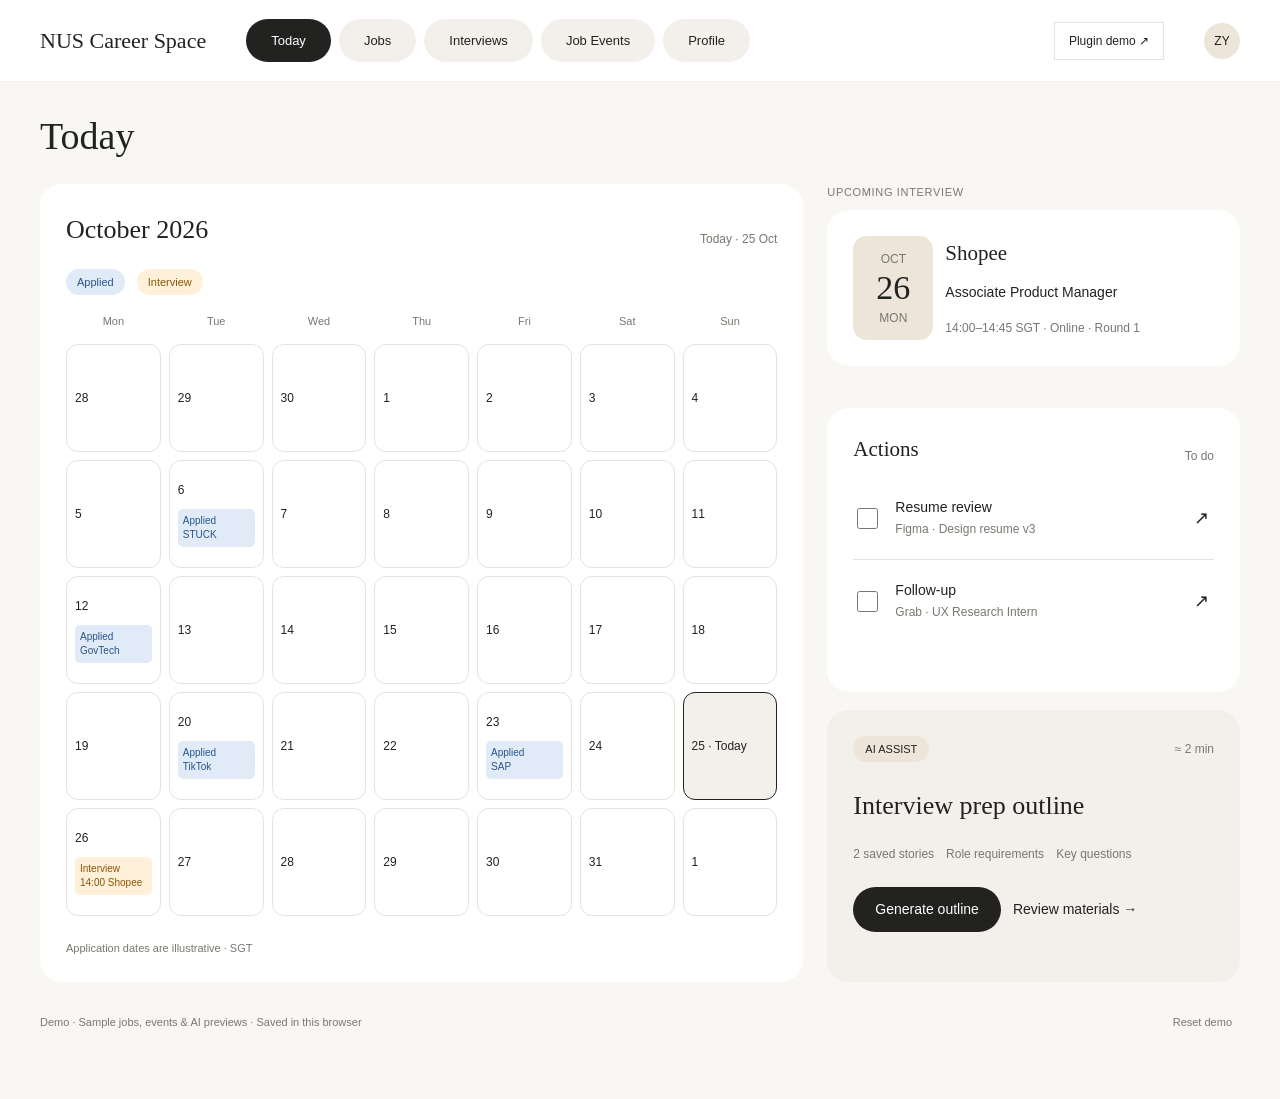
==== NUS Career Space.html @ ea69e09b "Add calendar popovers and interview research preparation" ====
<!doctype html><html lang="en"><head><meta charset="utf-8"><meta name="viewport" content="width=device-width,initial-scale=1"><title>NUS Career Space</title><style>:root{--paper:#f8f7f3;--ink:#222220;--muted:#797770;--line:#e6e2db;--beige:#ede5da;--soft:#f3f0eb}*{box-sizing:border-box}body{margin:0;background:var(--paper);color:var(--ink);font:14px/1.5 Inter,-apple-system,BlinkMacSystemFont,'Segoe UI',sans-serif}button,input,select,textarea{font:inherit;color:inherit}button,a,input,select,textarea{outline-offset:4px}button,a{touch-action:manipulation}button{cursor:pointer;border:0;border-radius:28px;padding:12px 22px;background:var(--soft)}button:hover{filter:brightness(.96)}button:disabled{opacity:.45;cursor:default}a{color:inherit;text-decoration:none}a:hover{text-decoration:underline}header{height:82px;background:white;display:flex;align-items:center;padding:0 40px;gap:40px;position:sticky;top:0;z-index:10;border-bottom:1px solid #f4f2ee}.brand,h1,h2,h3,.serif{font-family:Georgia,'Times New Roman',serif;font-weight:500}.brand{font-size:22px;white-space:nowrap}nav{display:flex;gap:8px;flex:1}nav a{padding:12px 25px;border-radius:30px;background:var(--soft);font-size:13px;text-align:center}nav a.active,.primary{background:var(--ink);color:#fff}.avatar{border-radius:50%;background:var(--beige);width:36px;height:36px;display:grid;place-items:center;font-size:12px}.capture{font-size:12px;padding:9px 14px;border:1px solid var(--line);background:transparent}.shell{max-width:1600px;margin:auto;padding:32px 40px 60px}h1{font-size:38px;margin:0 0 24px;line-height:1.2}h2{font-size:26px;margin:0 0 20px}h3{font-size:21px;margin:0 0 12px}p{margin:0 0 14px}.muted,small,.label{color:var(--muted)}small{font-size:12px}.label{font-size:11px;letter-spacing:.06em;text-transform:uppercase;margin:0 0 10px}.row{display:flex;align-items:center;gap:12px}.between{justify-content:space-between}.wrap{flex-wrap:wrap}.stack{display:grid;gap:18px}.card{background:#fff;padding:26px;border-radius:22px}.soft{background:var(--soft)}.pill{display:inline-block;padding:5px 12px;border-radius:30px;background:var(--beige);font-size:11px}.badge{padding:5px 11px;border-radius:20px;font-size:11px;white-space:nowrap}.Saved{background:#eae7e1;color:#5f5a50}.Applied{background:#e1ebf7;color:#27558a}.Interview{background:#fff0d9;color:#8a5708}.Offer{background:#ddeee4;color:#286145}.today{display:grid;grid-template-columns:minmax(0,1.85fr) minmax(300px,1fr);gap:24px}.calendar{display:grid;grid-template-columns:repeat(7,minmax(0,1fr));gap:8px}.dayname{text-align:center;font-size:11px;color:var(--muted);padding-bottom:6px}.day{min-height:108px;border:1px solid var(--line);border-radius:12px;padding:8px;font-size:12px;cursor:pointer;background:#fff;text-align:left;display:block}.day.todayday{border-color:var(--ink);background:var(--soft)}.event{display:block;border-radius:5px;font-size:10px;padding:5px;line-height:1.4;margin-top:10px}.datebox{background:var(--beige);border-radius:14px;padding:12px 20px;text-align:center;min-width:80px}.datebox b{display:block;font:34px Georgia}.todo{display:flex;align-items:center;gap:14px;padding:20px 0;border-bottom:1px solid var(--line)}.todo:last-child{border:0}.todo input{width:21px;height:21px;accent-color:var(--ink);flex-shrink:0}.todo label{flex:1;cursor:pointer}.todo input:checked+label{text-decoration:line-through;color:var(--muted)}.todo a{font-size:18px;padding:5px}.toolbar{display:flex;align-items:center;gap:10px;margin:20px 0}.toolbar input{max-width:300px}.toolbar .spacer{flex:1}.seg{display:inline-flex;background:var(--beige);padding:4px;border-radius:30px;gap:4px}.seg button{padding:8px 20px;background:transparent}.seg .active{background:var(--ink);color:#fff}.columns{display:grid;grid-template-columns:repeat(4,minmax(0,1fr));gap:16px;align-items:start}.category{border-radius:20px;padding:13px;display:grid;gap:12px}.Design{background:#f2e8de}.Research{background:#e7eee7}.Product{background:#ebe7f2}.Engineering{background:#e4ecf4}.job{padding:20px;background:#fff;border-radius:19px;cursor:pointer;text-align:left;width:100%}.job:hover{box-shadow:0 4px 15px #2222200c;transform:translateY(-2px)}.job h3{font-size:20px;margin:18px 0}.job .row{font-size:12px}.jobs-layout{display:flex;gap:24px;align-items:flex-start}.results{flex:1;min-width:0}.filters{width:190px;flex-shrink:0;padding:20px;background:#fff;border-radius:18px;position:sticky;top:102px}.filters fieldset{border:0;padding:0;margin:0 0 24px}.filters legend{font-weight:600;margin-bottom:8px}.filters label{display:flex;gap:8px;padding:6px 0;font-size:13px}.filters input{accent-color:var(--ink)}table{width:100%;border-collapse:collapse;background:#fff;border-radius:18px;overflow:hidden;text-align:left}th,td{padding:18px 14px;border-bottom:1px solid var(--line)}th{font-size:11px;color:var(--muted);font-weight:500}tbody tr{cursor:pointer}tbody tr:hover{background:var(--soft)}.drawer{position:fixed;right:0;top:82px;bottom:0;width:440px;background:#fff;border-left:1px solid var(--line);box-shadow:-10px 0 40px #2222200a;z-index:20;overflow:auto;padding:28px}.with-drawer{padding-right:480px}.with-drawer .columns{grid-template-columns:repeat(2,minmax(0,1fr))}.close{padding:7px 13px;font-size:22px;background:var(--soft)}details{border-top:1px solid var(--line);padding:20px 0}summary{cursor:pointer;font-weight:500}.formgrid{display:grid;grid-template-columns:1fr 1fr;gap:18px}input[type=text],input[type=url],input[type=search],select,textarea{background:var(--paper);border:1px solid var(--line);border-radius:12px;padding:12px;width:100%}textarea{min-height:110px;resize:vertical}label.field{display:grid;gap:7px;font-size:12px}.steps{display:flex;gap:8px;margin-bottom:28px}.steps span{padding:7px 14px;border-radius:25px;background:var(--beige);font-size:12px}.steps .current{background:var(--ink);color:#fff}.prep{display:grid;grid-template-columns:minmax(0,1.6fr) minmax(260px,1fr);gap:24px;max-width:1150px}.choice{display:flex;gap:16px;background:white;border:1px solid var(--line);border-radius:18px;padding:24px;cursor:pointer}.choice:has(input:checked){border-color:var(--ink);background:var(--soft)}.choice input{accent-color:var(--ink);width:20px;height:20px}.choice h3{font-size:22px}.wide{width:100%}.sectiongap{margin-top:24px}.file{padding:18px 0;border-bottom:1px solid var(--line)}.file:last-child{border:0}.file b{display:block;font-weight:500}.profile{display:grid;grid-template-columns:1fr 1fr;gap:24px}.events{display:grid;grid-template-columns:repeat(3,1fr);gap:20px}.events .card{display:flex;flex-direction:column;gap:18px}.events h3{margin:0}.events button{align-self:start;margin-top:auto}.demo{font-size:10px;color:var(--muted);letter-spacing:.04em}.plugin-scene{display:grid;grid-template-columns:minmax(0,1fr) 384px;gap:60px;max-width:1140px;margin:auto}.posting{padding:48px;background:#fff;border:1px solid var(--line);border-radius:20px}.posting h1{font-size:42px;margin:28px 0}.posting ul{padding-left:20px;color:var(--muted);line-height:2}.plugin{background:var(--paper);padding:24px;border:1px solid var(--line);border-radius:22px;box-shadow:0 16px 60px #2222200b;align-self:start}.plugin .card{padding:22px}.plugin h2{font-size:30px;margin:22px 0}.plugin h3{font-size:24px}.plugin select{font-size:12px}.plugin .seg{display:flex}.plugin .seg button{flex:1;padding:10px}.plugin label{font-size:11px;color:var(--muted)}.success{width:58px;height:58px;border-radius:50%;display:grid;place-items:center;background:#ddeee4;font-size:27px;margin:28px 0}.empty{padding:60px;text-align:center;color:var(--muted)}#toast{position:fixed;bottom:25px;left:50%;transform:translate(-50%,20px);background:var(--ink);color:white;padding:12px 24px;border-radius:30px;opacity:0;pointer-events:none;z-index:100;transition:.2s}#toast.show{opacity:1;transform:translate(-50%,0)}.confetti{position:fixed;left:50%;top:45%;width:8px;height:12px;background:var(--c);animation:celebrate 1.1s ease-out forwards;z-index:100;pointer-events:none}@keyframes celebrate{to{transform:translate(var(--x),var(--y)) rotate(350deg);opacity:0}}.spinner{width:32px;height:32px;border:2px solid var(--line);border-top-color:var(--ink);border-radius:50%;animation:spin .8s linear infinite;margin:40px auto}@keyframes spin{to{transform:rotate(360deg)}}.divider{border:0;border-top:1px solid var(--line);margin:24px 0}.quiet{background:transparent;padding:8px}.outline-item{padding:20px 0;border-bottom:1px solid var(--line)}.outline-item b{display:block;margin-bottom:7px}.outline-item p{color:var(--muted);margin:0}.back{display:inline-block;margin-bottom:20px;font-size:12px}.footnote{font-size:11px;color:var(--muted);margin-top:24px}.mobilelabel{display:none}dialog{border:1px solid var(--line);border-radius:22px;padding:28px;max-width:500px;width:calc(100% - 32px)}dialog::backdrop{background:#22222035}.uploadform{display:grid;gap:16px}button:focus-visible,a:focus-visible{outline:2px solid #a96036}@media(min-width:1450px){.day{min-height:125px}}@media(max-width:1150px){header{gap:20px;padding:0 24px}nav a{padding:10px 15px}.brand{font-size:19px}.shell{padding:28px 24px}.columns{grid-template-columns:repeat(2,1fr)}.today{grid-template-columns:1.5fr 1fr}.day{min-height:90px}.with-drawer{padding-right:460px}.with-drawer .columns{grid-template-columns:1fr}.events{grid-template-columns:repeat(2,1fr)}}@media(max-width:780px){header{height:auto;min-height:110px;flex-wrap:wrap;padding:14px 18px;gap:10px}.brand{flex:1}nav{order:4;width:100%;flex-basis:100%;overflow:auto}nav a{flex:1;white-space:nowrap;font-size:11px;padding:9px 13px}.avatar{display:none}.shell{padding:24px 16px}h1{font-size:32px}.today,.prep,.profile,.plugin-scene{grid-template-columns:1fr}.calendar{gap:3px}.day{padding:4px;min-height:75px;font-size:10px;border-radius:7px}.event{padding:3px;font-size:8px}.card{padding:20px}.columns{gap:10px}.job{padding:15px}.job h3{font-size:18px}.toolbar{flex-wrap:wrap}.toolbar input{max-width:100%;flex:1}.filters{width:150px;padding:15px}.filters label{font-size:11px}.jobs-layout{gap:12px}td,th{padding:12px 8px;font-size:11px}.tablewrap{overflow:auto}.drawer{top:110px;width:min(420px,95vw)}.with-drawer{padding-right:0}.events{grid-template-columns:1fr}.posting{display:none}.plugin{max-width:384px;width:100%;margin:auto}.formgrid{grid-template-columns:1fr}.steps{overflow:auto;white-space:nowrap}}@media(prefers-reduced-motion:reduce){*,*::before,*::after{animation:none!important;transition:none!important;scroll-behavior:auto!important}.confetti{display:none}}

/* Calendar event popovers and original extension dimensions. */
.calendar-popover{position:fixed;z-index:60;width:330px;padding:22px;background:#fff;border:1px solid var(--line);border-radius:18px;box-shadow:0 12px 45px #22222025;max-height:calc(100vh - 24px);overflow:auto}.calendar-popover .label{margin:0}.calendar-popover .close{font-size:18px;padding:3px 10px}.calendar-facts{display:grid;grid-template-columns:65px 1fr;gap:10px;font-size:12px}.calendar-facts span{color:var(--muted)}.calendar-facts b{font-weight:500}.research-card{border:1px solid var(--line);background:#f3f0eb}.question-list .outline-item small{display:block;margin-bottom:5px}.question-list .outline-item b{margin:0;font-weight:500}.plugin-scene{grid-template-columns:minmax(0,1fr) 384px}.plugin-scene .plugin{width:384px;min-width:384px;max-width:384px;flex-shrink:0}.plugin-scene .plugin .card{padding:22px}.plugin-scene .plugin h2{font-size:30px}.plugin-scene .plugin h3{font-size:24px}@media(max-width:780px){.plugin-scene{display:block;min-width:384px}.plugin-scene .plugin{margin:0 auto}.shell:has(.plugin-scene){overflow-x:auto}.calendar-popover{width:min(330px,calc(100vw - 24px))}}
</style></head><body><header id="header"></header><main id="app"></main><div id="toast" role="status"></div><div id="celebration" aria-hidden="true"></div><script>const $=s=>document.querySelector(s),esc=s=>String(s??'').replace(/[&<>"']/g,c=>({'&':'&amp;','<':'&lt;','>':'&gt;','"':'&quot;',"'":'&#39;'}[c]));
const cats=['Design','Research','Product','Engineering'],states=['Saved','Applied','Interview','Offer'];
const rows=[['Figma','Product Designer Intern','Singapore','Saved','https://www.figma.com/careers/'],['STUCK','Experience Designer','Singapore','Applied','https://www.stuck.sg/'],['Canva','Visual Design Intern','Remote','Interview','https://www.canva.com/careers/'],['Dyson','Industrial Design Intern','Singapore','Saved','https://careers.dyson.com/'],['IDEO','Interaction Design Intern','Shanghai','Applied','https://www.ideo.com/careers'],['frog','Experience Design Intern','Shanghai','Offer','https://www.frog.co/careers'],['Grab','UX Research Intern','Singapore','Saved','https://www.grab.careers/'],['GovTech','Design Research Intern','Singapore','Applied','https://www.tech.gov.sg/careers/'],['NUS','Research Assistant','Singapore','Interview','https://careers.nus.edu.sg/NUS/'],['Tencent','User Research Intern','Shanghai','Saved','https://careers.tencent.com/'],['Microsoft','HCI Research Intern','Remote','Applied','https://careers.microsoft.com/'],['Nielsen Norman','Research Intern','Remote','Offer','https://www.nngroup.com/'],['Shopee','Associate Product Manager','Singapore','Interview','https://careers.shopee.sg/'],['TikTok','Product Intern','Singapore','Applied','https://lifeattiktok.com/'],['Sea','Product Operations Intern','Singapore','Interview','https://career.sea.com/'],['ByteDance','Product Strategy Intern','Shanghai','Saved','https://joinbytedance.com/'],['SAP','Product Management Intern','Remote','Applied','https://jobs.sap.com/'],['Xiaohongshu','Product Intern','Shanghai','Offer','https://job.xiaohongshu.com/'],['Google','Software Engineering Intern','Singapore','Saved','https://www.google.com/about/careers/applications/'],['Open Government Products','Frontend Intern','Singapore','Applied','https://careers.open.gov.sg/'],['Shopify','Frontend Developer Intern','Remote','Interview','https://www.shopify.com/careers'],['Alibaba','Software Engineer Intern','Shanghai','Saved','https://www.alibabagroup.com/en-US/careers'],['NVIDIA','AI Engineering Intern','Singapore','Applied','https://www.nvidia.com/en-us/about-nvidia/careers/'],['GitLab','Software Engineering Intern','Remote','Offer','https://about.gitlab.com/jobs/']];
const seed=()=>({jobs:rows.map((r,i)=>({id:i+1,company:r[0],title:r[1],location:r[2],status:r[3],url:r[4],category:cats[Math.floor(i/6)],priority:'High'})),tasks:{},stories:[0,1],outline:false,reflection:null,savedEvents:[],files:[{name:'Design resume · v3',type:'Resume',category:'Design',date:'23 Oct'},{name:'Research resume · v2',type:'Resume',category:'Research',date:'20 Oct'},{name:'Product resume · v1',type:'Resume',category:'Product',date:'18 Oct'},{name:'UX portfolio · v4',type:'Portfolio',category:'Design',date:'22 Oct'},{name:'Research case studies · v2',type:'Portfolio',category:'Research',date:'19 Oct'},{name:'Selected projects · v1',type:'Portfolio',category:'Product',date:'17 Oct'}]});
let data;try{data=JSON.parse(localStorage.getItem('nus-career-demo-v1'))||seed()}catch{data=seed()};if(data.researchState==='loading')data.researchState='idle';const save=()=>localStorage.setItem('nus-career-demo-v1',JSON.stringify(data));let view='columns',selected=null,filters={Category:[],Location:[],Progress:[]},query='',prepStep='home',pluginStage='start',pluginPriority='High',draft=null,eventOnly=false;const stories=[{title:'Getting a team unstuck',tags:'Collaboration · Team decisions',text:'A team project where I helped clarify priorities and move a decision forward.'},{title:'Finding the real problem',tags:'Research · Problem solving',text:'A user research project where I reframed the initial problem using interview findings.'},{title:'Turning an idea into a prototype',tags:'Prototyping · Product decisions',text:'A course project where I tested an interaction and revised the design.'}];
function toast(t){$('#toast').textContent=t;$('#toast').classList.add('show');setTimeout(()=>$('#toast').classList.remove('show'),2400)}
function celebrate(){if(matchMedia('(prefers-reduced-motion: reduce)').matches)return;$('#celebration').innerHTML=Array.from({length:28},(_,i)=>`<i class="confetti" style="--c:${['#f2774b','#d2c1aa','#a5baa7','#a9b9d0'][i%4]};--x:${Math.random()*600-300}px;--y:${Math.random()*400-240}px"></i>`).join('');setTimeout(()=>$('#celebration').innerHTML='',1200)}
const badge=j=>`<span class="badge ${j.status}">${j.status}</span>`;
const ext=(url,label)=>`<a href="${esc(url)}" target="_blank" rel="noopener noreferrer">${label} ↗</a>`;
function task(id,title,sub,link){return `<div class="todo"><input type="checkbox" id="${id}" data-task="${id}" ${data.tasks[id]?'checked':''}><label for="${id}">${title}${sub?`<br><small>${sub}</small>`:''}</label>${link?`<a href="${link}" aria-label="Open ${title}">↗</a>`:''}</div>`}
function header(page){$('#header').innerHTML=`<a class="brand" href="#today">NUS Career Space</a><nav aria-label="Main navigation">${['Today','Jobs','Interviews','Job Events','Profile'].map(t=>`<a href="#${t.toLowerCase().replace(' ','-')}" class="${page===t.toLowerCase().replace(' ','-')?'active':''}">${t}</a>`).join('')}</nav><a class="capture" href="#plugin">Plugin demo ↗</a><span class="avatar">ZY</span>`}
function render(){const page=location.hash.slice(1)||'today';header(page);$('#app').className='shell'+(selected&&page==='jobs'?' with-drawer':'');const pages={today:today,jobs:jobs,interviews:interviews,'job-events':events,profile:profile,plugin:plugin};$('#app').innerHTML=(pages[page]||today)()+`<div class="footnote row between"><span>Demo · Sample jobs, events & AI previews · Saved in this browser</span><button class="quiet" data-action="reset">Reset demo</button></div>`;bind();if(selected&&page==='jobs')drawer();}
function today(){let events={6:['Applied','STUCK'],12:['Applied','GovTech'],20:['Applied','TikTok'],23:['Applied','SAP'],26:['Interview','14:00 Shopee']};return `<h1>Today</h1><div class="today"><section class="card"><div class="row between"><h2>October 2026</h2><small>Today · 25 Oct</small></div><div class="row" style="margin-bottom:18px"><span class="badge Applied">Applied</span><span class="badge Interview">Interview</span></div><div class="calendar">${['Mon','Tue','Wed','Thu','Fri','Sat','Sun'].map(d=>`<div class="dayname">${d}</div>`).join('')}${Array.from({length:35},(_,i)=>{let n=i-2,day=n<1?n+30:n>31?1:n,e=events[n];return `<button class="day ${n===25?'todayday':''}" data-calendar="${e?e[0]:''}" data-day="${n}" aria-label="October ${day}${e?' '+e.join(' '):''}">${day}${n===25?' · Today':''}${e?`<span class="event ${e[0]}">${e[0]}<br>${e[1]}</span>`:''}</button>`}).join('')}</div><div class="footnote">Application dates are illustrative · SGT</div></section><aside class="stack"><div><div class="label">Upcoming interview</div><div class="card row"><div class="datebox"><small>OCT</small><b>26</b><small>MON</small></div><div><h3>Shopee</h3><p>Associate Product Manager</p><small>14:00–14:45 SGT · Online · Round 1</small></div></div></div><section class="card"><div class="row between"><h3>Actions</h3><small>To do</small></div>${task('resume-review','Resume review','Figma · Design resume v3','#profile')}${task('follow-up','Follow-up','Grab · UX Research Intern','#jobs')}${data.reading?task('reading-action','Use one idea from your reading','Your saved note','#profile'):''}</section><section class="card soft"><div class="row between"><span class="pill">AI ASSIST</span><small>≈ 2 min</small></div><h2 class="sectiongap">${data.outline?'Your outline is ready':'Interview prep outline'}</h2><div class="row wrap"><small>2 saved stories</small><small>Role requirements</small><small>Key questions</small></div><div class="row sectiongap"><button class="primary" data-action="${data.outline?'outline':'generate'}">${data.outline?'View outline':'Generate outline'}</button><a href="#interviews">Review materials →</a></div></section></aside></div>`}
function filtered(){return data.jobs.filter(j=>(!query||`${j.company} ${j.title}`.toLowerCase().includes(query.toLowerCase()))&&(!filters.Category.length||filters.Category.includes(j.category))&&(!filters.Location.length||filters.Location.includes(j.location))&&(!filters.Progress.length||filters.Progress.includes(j.status)))}
function jobcard(j){return `<button class="job" data-job="${j.id}"><div class="row between"><span>${esc(j.company)}</span>${badge(j)}</div><h3>${esc(j.title)}</h3><div class="row between muted"><span>${j.category}</span><span>${esc(j.location)}</span></div></button>`}
function jobs(){let list=filtered();return `<div class="row between"><h1>Jobs</h1><div class="row"><small>${data.jobs.length} tracked roles</small><span class="badge Applied">${data.jobs.filter(j=>j.status==='Applied').length} Applied</span><span class="badge Interview">${data.jobs.filter(j=>j.status==='Interview').length} Interview</span></div></div><div class="toolbar"><input id="jobsearch" type="search" placeholder="Search roles or companies" aria-label="Search roles or companies" value="${esc(query)}"><span class="spacer"></span><div class="seg" aria-label="Job view"><button data-view="columns" class="${view==='columns'?'active':''}">Columns</button><button data-view="table" class="${view==='table'?'active':''}">Table</button></div></div><div class="jobs-layout"><aside class="filters"><div class="row between"><small>FILTERS</small><button class="quiet" data-action="clearfilters">Clear</button></div>${Object.entries({Category:cats,Location:['Singapore','Shanghai','Remote'],Progress:states}).map(([k,vals])=>`<fieldset><legend>${k}</legend>${vals.map(v=>`<label><input type="checkbox" data-filter="${k}" value="${v}" ${filters[k].includes(v)?'checked':''}>${v}</label>`).join('')}</fieldset>`).join('')}</aside><section class="results">${!list.length?'<div class="card empty">No roles match these filters.<br><button class="sectiongap" data-action="clearfilters">Clear filters</button></div>':view==='columns'?`<div class="columns">${cats.filter(c=>list.some(j=>j.category===c)).map(c=>`<section class="category ${c}"><div class="row between"><h3 style="margin:0">${c}</h3><small>${list.filter(j=>j.category===c).length}</small></div>${list.filter(j=>j.category===c).map(jobcard).join('')}</section>`).join('')}</div>`:`<div class="tablewrap"><table><thead><tr><th>ROLE / COMPANY</th><th>CATEGORY</th><th>LOCATION</th><th>PROGRESS</th></tr></thead><tbody>${list.map(j=>`<tr data-job="${j.id}" tabindex="0" role="button" aria-label="Open ${esc(j.title)} at ${esc(j.company)}"><td><b>${esc(j.title)}</b><br><small>${esc(j.company)}</small></td><td>${j.category}</td><td>${esc(j.location)}</td><td>${badge(j)}</td></tr>`).join('')}</tbody></table></div>`}</section></div>`}
function drawer(){document.querySelector('.drawer')?.remove();let j=data.jobs.find(j=>j.id===selected);if(!j)return;let d=document.createElement('aside');d.className='drawer';d.setAttribute('aria-label','Job details');d.innerHTML=`<div class="row between"><span class="label">Job details</span><button class="close" aria-label="Close job details">×</button></div><h2 class="sectiongap">${esc(j.title)}</h2><p>${esc(j.company)} · ${esc(j.location)}</p><div class="row">${badge(j)}<span class="pill">${j.category}</span></div><hr class="divider"><h3>Actions</h3>${task('materials-'+j.id,'Review resume & portfolio',j.category+' materials','#profile')}<div class="todo"><span style="width:21px">↗</span><div>${ext(j.url,'Company careers page')}<br><small>Find the role and apply on the company website</small></div></div><div class="todo"><input id="submitted" type="checkbox" ${j.status!=='Saved'?'checked':''}><label for="submitted">Application submitted<br><small>Mark after completing your application</small></label></div><hr class="divider"><h3>Application</h3><label class="field">Progress<select id="jobstatus">${states.map(s=>`<option ${j.status===s?'selected':''}>${s}</option>`).join('')}</select></label><details class="sectiongap"><summary>AI recommendations <small>· Optional</small></summary><div class="sectiongap"><span class="pill">Relevant experience</span><h3 class="sectiongap">${j.category==='Research'?'Finding the real problem':'Getting a team unstuck'}</h3><p class="muted">${j.category==='Research'?'Research synthesis · Problem framing':'Collaboration · Team decisions'}</p><a href="#interviews" data-prep="choose">Choose experiences →</a></div></details><small>Sample role · Check availability on the company website.</small>`;document.body.append(d);d.querySelector('.close').onclick=()=>{selected=null;d.remove();render()};d.querySelector('#jobstatus').onchange=e=>{j.status=e.target.value;save();render()};d.querySelector('#submitted').onchange=e=>{j.status=e.target.checked?'Applied':'Saved';save();if(e.target.checked){celebrate();toast('Application recorded. One step forward!')}render()};bindTasks(d);d.querySelector('[data-prep]').onclick=()=>prepStep='choose';}
function steps(){return `<div class="steps">${['Choose experiences','Prepare materials','Outline','Reflection'].map((s,i)=>`<span class="${['choose','materials','outline','reflection'].indexOf(prepStep)===i?'current':''}">${i+1} · ${s}</span>`).join('')}</div>`}
function interviewContext(){return `<section class="card"><div class="label">Upcoming interview</div><div class="row"><div class="datebox"><small>OCT</small><b>26</b><small>MON</small></div><div><h3>Shopee</h3><p>Associate Product Manager</p><small>14:00–14:45 SGT<br>Online · Round 1</small></div></div><hr class="divider"><div class="label">Role signals</div><div class="row wrap"><span class="pill">Collaboration</span><span class="pill">Problem solving</span><span class="pill">Product decisions</span></div></section>`}
function interviewFiles(){let fs=data.files.filter(f=>f.category==='Product');return ['Resume','Portfolio'].map(type=>`<label class="field sectiongap">${type}<select data-material="${type}">${data.files.filter(f=>f.type===type).map(f=>`<option ${data['interview'+type]===f.name||(!data['interview'+type]&&f===fs.find(x=>x.type===type))?'selected':''}>${esc(f.name)}</option>`).join('')}</select></label>`).join('')}
const likelyQuestions=[['Collaboration','Tell me about a disagreement in your team.'],['Product thinking','How would you prioritise a product improvement?'],['Problem solving','When did research change your original approach?']];
function interviewResearch(){let state=data.researchState==='loading'?'loading':data.researchState==='ready'?'ready':'idle';return `<section class="card research-card"><div class="row between"><span class="pill">AI INTERVIEW RESEARCH</span><small>Before you prepare</small></div><h2 class="sectiongap">What might they ask?</h2><p class="muted">Shopee · Associate Product Manager · Round 1</p>${state==='idle'?`<div class="row wrap"><span class="pill">Interview reports</span><span class="pill">Company & role context</span></div><button class="primary sectiongap" data-action="collect-interview">Collect interview insights →</button><p class="footnote">Demo preview · No live web search connected</p>`:state==='loading'?`<div class="row sectiongap"><div class="spinner" style="margin:0;width:20px;height:20px"></div><span>Preparing a research preview…</span></div>`:`<div class="question-list">${likelyQuestions.map(([tag,q])=>`<div class="outline-item"><small>${tag}</small><b>${q}</b></div>`).join('')}</div><details class="sectiongap"><summary>Sources & context</summary><p class="footnote">Illustrative questions, not verified Shopee interview reports. These links are places to research; this demo has not retrieved or analysed them.</p><div class="stack">${ext('https://careers.shopee.sg/','Shopee careers')}${ext('https://www.glassdoor.com/Interview/index.htm','Interview reports on Glassdoor')}</div></details><button class="primary sectiongap" data-action="research-prepare">Use these questions to prepare →</button><p class="footnote">Demo questions · No live research · Actual questions may vary</p>`}</section>`}
function calendarPopover(anchor){document.querySelector('.calendar-popover')?.remove();let n=+anchor.dataset.day,isInterview=anchor.dataset.calendar==='Interview',company={6:'STUCK',12:'GovTech',20:'TikTok',23:'SAP',26:'Shopee'}[n],pop=document.createElement('div');pop.className='calendar-popover';pop.setAttribute('role','dialog');pop.setAttribute('aria-label','Calendar event details');pop.innerHTML=`<div class="row between"><span class="label">${n<1?'September':n>31?'November':'October'} ${n<1?n+30:n>31?1:n}, 2026</span><button class="close" aria-label="Close event">×</button></div>${company?`<span class="badge ${isInterview?'Interview':'Applied'}">${isInterview?'Interview':'Applied'}</span><h3 class="sectiongap">${company}</h3><p>${isInterview?'Associate Product Manager':'Application recorded'}</p><div class="calendar-facts"><span>Time</span><b>${isInterview?'14:00–14:45 SGT':'All day'}</b><span>${isInterview?'Location':'Record'}</span><b>${isInterview?'Online · Round 1':'Illustrative application date'}</b></div><button class="primary wide sectiongap" data-event-open>${isInterview?'Prepare for interview →':'View application →'}</button>`:'<h3 class="sectiongap">No scheduled events</h3><small>Your calendar is clear for this day.</small>'}`;document.body.append(pop);let r=anchor.getBoundingClientRect(),w=330,x=r.right+12;if(x+w>innerWidth-12)x=Math.max(12,r.left-w-12);let y=Math.max(12,Math.min(r.top,innerHeight-pop.offsetHeight-12));pop.style.left=x+'px';pop.style.top=y+'px';pop.querySelector('.close').onclick=()=>pop.remove();pop.querySelector('[data-event-open]')?.addEventListener('click',()=>{pop.remove();if(isInterview){prepStep='home';location.hash='interviews'}else{selected=data.jobs.find(j=>j.company===company)?.id;location.hash='jobs';render()}});pop.querySelector('.close').focus();setTimeout(()=>{function outside(e){if(!pop.isConnected){document.removeEventListener('pointerdown',outside);return}if(!pop.contains(e.target)&&!anchor.contains(e.target)){pop.remove();document.removeEventListener('pointerdown',outside)}}document.addEventListener('pointerdown',outside)},0)}
function interviews(){if(prepStep==='home')return `<h1>Interviews</h1><div class="prep"><div class="stack">${interviewResearch()}<section class="card"><span class="pill">NEXT · 26 OCT</span><h2 class="sectiongap">Prepare for this role</h2><h3>Shopee · Associate Product Manager</h3><div class="todo"><span>01</span><div><b>Experiences</b><br><small>Choose relevant stories</small></div></div><div class="todo"><span>02</span><div><b>Materials</b><br><small>Resume · Portfolio · Key points</small></div></div><div class="todo"><span>03</span><div><b>After the interview</b><br><small>Questions · Stories · One change</small></div></div><button class="primary sectiongap" data-step="choose">Prepare materials →</button>${data.outline?'<button class="sectiongap" data-step="outline">View outline</button>':''}${data.reflection?'<button class="sectiongap" data-step="reflection">View reflection</button>':''}</section></div><aside class="stack">${interviewContext()}<section class="card soft"><h3>Mock interview</h3><p class="muted">Practice and detailed feedback in VMock.</p>${ext('https://www.vmock.com/nus','Practice with VMock')}</section></aside></div>`;
let main='';if(prepStep==='choose')main=`<h2>Choose your experiences</h2><p class="muted">Use the stories you want to tell.</p>${data.researchApproved?`<details class="card soft" style="margin-bottom:18px"><summary>Questions to prepare for · 3</summary>${likelyQuestions.map(([t,q])=>`<div class="outline-item"><small>${t}</small><b>${q}</b></div>`).join('')}</details>`:''}<div class="stack">${stories.map((s,i)=>`<label class="choice"><input type="checkbox" data-story="${i}" ${data.stories.includes(i)?'checked':''}><div><h3>${s.title}</h3><span class="pill">${s.tags}</span><p class="muted sectiongap">${s.text}</p></div></label>`).join('')}</div><button class="primary sectiongap" data-step="materials" ${!data.stories.length?'disabled':''}>Continue · ${data.stories.length} selected →</button>`;
if(prepStep==='materials')main=`<h2>Prepare your materials</h2><section class="card"><div class="label">Selected experiences</div>${data.stories.map(i=>`<p>✓ ${stories[i].title}</p>`).join('')}<button class="quiet" data-step="choose">Change experiences</button><hr class="divider"><span class="pill">AI file match · Preview</span>${interviewFiles()}<p class="footnote">Keep your own wording. These materials stay yours.</p></section><button class="primary sectiongap" data-action="generate">Generate prep outline →</button>`;
if(prepStep==='loading')main=`<section class="card empty"><div class="spinner"></div><h2>Preparing your outline</h2><small>Demo preview · Using selected experiences and materials</small></section>`;
if(prepStep==='outline')main=`<div class="row between"><h2>Your prep outline</h2><span class="pill">Saved</span></div><section class="card">${[['Introduction','Your focus · One relevant project · Why this role'],...data.stories.map(i=>[stories[i].title,stories[i].tags+' · Your role → One decision → What changed']),...(data.researchApproved?likelyQuestions.map(([tag,q])=>[q,tag+' · Connect one selected experience · Keep your own wording']):[]),['Questions to ask','What would success look like in the first three months?']].map(([a,b])=>`<div class="outline-item"><b>${a}</b><p>${b}</p></div>`).join('')}<p class="footnote">Prompts, not a script. Use your own words.</p></section><div class="row wrap sectiongap"><a class="primary" style="padding:12px 22px;border-radius:30px" href="https://www.vmock.com/nus" target="_blank" rel="noopener">Practice with VMock ↗</a><button data-step="reflection">After interview · Reflect →</button><button data-step="materials">Edit materials</button></div>`;
if(prepStep==='reflection'){let r=data.reflection||{};main=`<h2>After the interview</h2><form id="reflection" class="card stack">${[['questions','Questions asked'],['used','Stories used'],['change','One change for next time']].map(([k,l])=>`<label class="field">${l}<textarea name="${k}" placeholder="Your notes…">${esc(r[k]||'')}</textarea></label>`).join('')}<label class="field">Did this preparation help?<select name="helpful"><option value="">Choose</option>${['Yes','Partly','Not yet'].map(v=>`<option ${r.helpful===v?'selected':''}>${v}</option>`).join('')}</select></label><button class="primary">Save reflection</button>${data.reflection?'<small>Saved in this browser · Your wording is preserved</small>':''}</form>`;}
return `<a class="back" href="#interviews" data-step="home">← Interviews</a><h1>Interview preparation</h1>${steps()}<div class="prep"><section>${main}</section><aside class="stack" style="align-content:start">${interviewContext()}${prepStep==='outline'?`<section class="card"><h3>Ready to bring</h3><p>${esc(data.interviewResume||'Product resume · v1')}</p><p>${esc(data.interviewPortfolio||'Selected projects · v1')}</p></section>`:''}</aside></div>`}
const eventData=[['28','OCT','Design Portfolio Clinic','Career workshop','Design','Portfolio feedback'],['30','OCT','Research Careers Panel','Employer panel','Research','Research interests'],['03','NOV','Internship Networking','Networking','Product','Singapore internships'],['05','NOV','Product Careers Session','Career talk','Product','Product interests'],['07','NOV','Interview Practice Lab','Workshop','Design','Upcoming interview'],['10','NOV','Technology Career Fair','Career fair','Engineering','Technology interests']];
function events(){return `<div class="row between"><h1>Job Events</h1><button data-action="saved-events">${eventOnly?'Show all':'Saved events'}</button></div><p class="muted">For your interests · Design · Research · Singapore</p><div class="events">${eventData.map((e,i)=>({e,i})).filter(({i})=>!eventOnly||data.savedEvents.includes(i)).map(({e,i})=>`<section class="card"><div class="row between"><div class="datebox"><small>${e[1]}</small><b>${e[0]}</b></div><span class="pill">${e[3]}</span></div><h3>${e[2]}</h3><small>Recommended · ${e[5]}</small><div class="row wrap"><button data-event="${i}" class="${data.savedEvents.includes(i)?'primary':''}">${data.savedEvents.includes(i)?'✓ Saved':'Save event'}</button><button class="quiet" data-calendar-download="${i}">Add to calendar ↗</button></div><small>Sample event · NUS Career Space demo</small></section>`).join('')||'<div class="empty">No saved events yet.</div>'}</div>`}
function profile(){return `<div class="row between"><h1>Profile</h1><button class="primary" data-action="upload">Upload material +</button></div><div class="card row between" style="margin-bottom:24px"><div><h3>Zi Yean</h3><small>NUS student · Singapore</small></div><div class="row wrap"><span class="pill">Design</span><span class="pill">Research</span><span class="pill">Internship</span></div></div><div class="profile">${['Resume','Portfolio'].map(t=>`<section class="card"><div class="row between"><h2>${t==='Resume'?'Resumes':'Portfolios'}</h2><small>${data.files.filter(f=>f.type===t).length} versions</small></div>${data.files.filter(f=>f.type===t).map((f)=>`<div class="file row between"><div><b>${esc(f.name)}</b><small>${f.category} · ${f.uploaded?'Uploaded locally':f.date+' · Sample'}</small></div><span class="pill">${f.category}</span></div>`).join('')}</section>`).join('')}</div><details class="card sectiongap"><summary>My experiences <small>· ${stories.length} stories</small></summary><div class="profile sectiongap">${stories.map(s=>`<section class="card soft"><h3>${s.title}</h3><span class="pill">${s.tags}</span><p class="muted sectiongap">${s.text}</p></section>`).join('')}</div></details><details class="card sectiongap"><summary>Experience & learning <small>· Optional</small></summary><p class="sectiongap">Weekly reading → One useful action</p><label class="field">Your reading note<textarea id="readingnote" placeholder="One idea you want to use…">${esc(data.reading||'')}</textarea></label><button class="sectiongap" data-action="reading">Save note & add a task</button><p class="footnote">Your note stays in Profile. A follow-up appears in Today.</p></details>`}
function plugin(){return `<div class="row between" style="margin-bottom:24px"><span class="demo">PLUGIN SIMULATION · Sample employer page</span><a href="#today">Open Workspace →</a></div><div class="plugin-scene"><article class="posting"><div class="row between"><span class="serif" style="font-size:28px">figma</span><small>Careers / Design</small></div><h1>Product Designer Intern</h1><span class="pill">Singapore · Internship</span><hr class="divider"><h3>Design how people create together.</h3><p class="muted">Collaborate with designers, researchers and engineers to build thoughtful product experiences.</p><ul><li>Explore user needs and interaction patterns</li><li>Prototype and test product ideas</li><li>Communicate design decisions clearly</li></ul><p class="footnote">Illustrative JD for this demo. This is not a live vacancy.</p></article><section class="plugin"><div class="row between"><b>NUS Career Space</b><a href="#today"><small>Workspace ↗</small></a></div><hr class="divider">${pluginContent()}</section></div>`}
function pluginContent(){if(pluginStage==='loading')return '<div class="spinner"></div><h2>Reading this page</h2><p class="muted">Role · Category · Best-fit materials</p><small>Demo AI preview</small>';if(pluginStage==='saved')return `<div class="success">✓</div><h2>Opportunity saved</h2><p>${esc(draft.title)}</p><small>${esc(draft.company)} · ${draft.category}</small><button class="primary wide sectiongap" data-action="workspace">Open Workspace →</button><button class="wide sectiongap" data-action="capture-again">Save another role</button>`;if(pluginStage==='start')return `<span class="pill">READY TO READ</span><h2>Save opportunity</h2><p class="muted">Read the role and match your materials.</p><button class="primary wide" data-action="read">Read this page</button><details class="sectiongap"><summary>Use another JD</summary><label class="field sectiongap">Job description<textarea id="customjd" placeholder="Role: …&#10;Company: …&#10;Location: …&#10;Description: …"></textarea></label><button class="wide sectiongap" data-action="read-custom">Read pasted JD</button></details>`;return `<span class="pill">✓ READ FROM THIS PAGE</span><h2>Save opportunity</h2><section class="card"><label class="field">Position<input type="text" id="draft-title" value="${esc(draft.title)}"></label><label class="field sectiongap">Company<input type="text" id="draft-company" value="${esc(draft.company)}"></label><label class="field sectiongap">${draft.manual?'Choose category · Could not classify':'AI category · Review or correct'}<select id="draft-category">${cats.map(c=>`<option ${draft.category===c?'selected':''}>${c}</option>`).join('')}</select></label></section><div class="label sectiongap">Priority</div><div class="seg">${['Low','Medium','High'].map(v=>`<button data-priority="${v}" class="${pluginPriority===v?'active':''}">${v}</button>`).join('')}</div><section class="card sectiongap"><span class="pill">AI FILE MATCH · PREVIEW</span>${['Resume','Portfolio'].map(t=>`<label class="field sectiongap">${t}<select id="draft-${t.toLowerCase()}">${data.files.filter(f=>f.type===t).map(f=>`<option ${f.category===draft.category?'selected':''}>${esc(f.name)}</option>`).join('')}</select></label>`).join('')}</section><button class="primary wide sectiongap" data-action="save-job">Confirm files & save</button><p class="footnote">Source link included · Review before saving</p>`}
function bindTasks(root=document){root.querySelectorAll('[data-task]').forEach(el=>el.onchange=()=>{data.tasks[el.dataset.task]=el.checked;save()})}
function bind(){bindTasks();document.querySelectorAll('[data-job]').forEach(el=>{el.onclick=()=>{selected=+el.dataset.job;render()};el.onkeydown=e=>{if(e.key==='Enter'||e.key===' '){e.preventDefault();el.click()}}});document.querySelectorAll('[data-view]').forEach(el=>el.onclick=()=>{view=el.dataset.view;render()});document.querySelectorAll('[data-filter]').forEach(el=>el.onchange=()=>{let arr=filters[el.dataset.filter];filters[el.dataset.filter]=el.checked?[...arr,el.value]:arr.filter(v=>v!==el.value);render()});$('#jobsearch')?.addEventListener('input',e=>{let pos=e.target.selectionStart;query=e.target.value;render();$('#jobsearch').focus();$('#jobsearch').setSelectionRange(pos,pos)});document.querySelectorAll('[data-step]').forEach(el=>el.onclick=e=>{e.preventDefault();prepStep=el.dataset.step;render()});document.querySelectorAll('[data-story]').forEach(el=>el.onchange=()=>{let i=+el.dataset.story;data.stories=el.checked?[...data.stories,i]:data.stories.filter(v=>v!==i);save();render()});document.querySelectorAll('[data-material]').forEach(el=>el.onchange=()=>{data['interview'+el.dataset.material]=el.value;save()});$('#reflection')?.addEventListener('submit',e=>{e.preventDefault();data.reflection=Object.fromEntries(new FormData(e.target));save();toast('Reflection saved. Ready for next time.');render()});document.querySelectorAll('[data-action]').forEach(el=>el.onclick=()=>action(el.dataset.action));document.querySelectorAll('[data-event]').forEach(el=>el.onclick=()=>{let i=+el.dataset.event;data.savedEvents=data.savedEvents.includes(i)?data.savedEvents.filter(n=>n!==i):[...data.savedEvents,i];save();render()});document.querySelectorAll('[data-calendar-download]').forEach(el=>el.onclick=()=>downloadEvent(+el.dataset.calendarDownload));document.querySelectorAll('[data-calendar]').forEach(el=>el.onclick=()=>calendarPopover(el));document.querySelectorAll('[data-priority]').forEach(el=>el.onclick=()=>{captureDraft();pluginPriority=el.dataset.priority;render()});$('#draft-category')?.addEventListener('change',()=>{captureDraft();render()});}
function captureDraft(){if($('#draft-title')){draft.title=$('#draft-title').value;draft.company=$('#draft-company').value;draft.category=$('#draft-category').value;}}
function action(a){if(a==='collect-interview'){data.researchState='loading';save();render();setTimeout(()=>{data.researchState='ready';save();render()},1200)}if(a==='research-prepare'){data.researchApproved=true;save();prepStep='choose';render()} if(a==='clearfilters'){filters={Category:[],Location:[],Progress:[]};query='';render()}if(a==='generate'){prepStep='loading';location.hash='interviews';render();setTimeout(()=>{data.outline=true;save();prepStep='outline';render()},1100)}if(a==='outline'){prepStep='outline';location.hash='interviews';render()}if(a==='saved-events'){eventOnly=!eventOnly;render()}if(a==='upload')upload();if(a==='reading'){data.reading=$('#readingnote').value.trim();if(!data.reading)return toast('Add a note first.');data.tasks['reading-action']=false;save();toast('Note saved. Follow-up added to Today.')}if(a==='read'||a==='read-custom'){let text=a==='read-custom'?$('#customjd').value.trim():'';if(a==='read-custom'&&!text)return toast('Paste a JD first.');draft={title:'Product Designer Intern',company:'Figma',category:'Design',location:'Singapore',url:'https://www.figma.com/careers/'};if(text){let get=k=>text.match(new RegExp('(?:^|\\n)'+k+'\\s*:\\s*([^\\n]+)','i'))?.[1]?.trim();let cat=/research/i.test(text)?'Research':/engineer|developer/i.test(text)?'Engineering':/design/i.test(text)?'Design':/product/i.test(text)?'Product':null;draft={title:get('Role')||get('Position')||text.split('\n')[0].slice(0,90),company:get('Company')||'Company',location:get('Location')||'Singapore',category:cat||'Design',manual:!cat,url:'https://careers.nus.edu.sg/NUS/'};}pluginStage='loading';render();setTimeout(()=>{pluginStage='ready';render()},1000)}if(a==='save-job'){captureDraft();if(!draft.title.trim()||!draft.company.trim())return toast('Add a position and company.');let existing=data.jobs.find(j=>j.company===draft.company&&j.title===draft.title);let j={...draft,id:existing?.id||Date.now(),status:existing?.status||'Saved',priority:pluginPriority,resume:$('#draft-resume').value,portfolio:$('#draft-portfolio').value};data.jobs=existing?data.jobs.map(old=>old.id===j.id?j:old):[j,...data.jobs];save();pluginStage='saved';render()}if(a==='workspace'){selected=null;location.hash='jobs';toast('Saved role is in your Workspace.')}if(a==='capture-again'){pluginStage='start';render()}if(a==='reset'){if(confirm('Reset this demo? Your browser-local notes and uploaded material names will be removed.')){data=seed();save();selected=null;pluginStage='start';prepStep='home';filters={Category:[],Location:[],Progress:[]};query='';render();toast('Demo reset')}}}
function upload(){let dialog=document.createElement('dialog');dialog.innerHTML=`<div class="row between"><h2>Add material</h2><button class="close" type="button" aria-label="Close upload">×</button></div><form class="uploadform"><label class="field">File<input type="file" name="file" accept=".pdf,.doc,.docx,.ppt,.pptx" required></label><label class="field">Display name<input type="text" name="name" placeholder="Design resume · v4" required></label><div class="formgrid"><label class="field">Type<select name="type"><option>Resume</option><option>Portfolio</option></select></label><label class="field">Category<select name="category">${cats.map(c=>`<option>${c}</option>`).join('')}</select></label></div><small>This demo stores the file name and category in this browser. File contents are not uploaded or analysed.</small><button class="primary">Add material</button></form>`;document.body.append(dialog);dialog.showModal();dialog.querySelector('.close').onclick=()=>dialog.close();dialog.addEventListener('close',()=>dialog.remove());dialog.querySelector('form').onsubmit=e=>{e.preventDefault();let f=new FormData(e.target);data.files.push({name:f.get('name'),type:f.get('type'),category:f.get('category'),filename:f.get('file').name,uploaded:true});save();dialog.close();render();toast('Material added to your demo profile.')}}
function downloadEvent(i){let e=eventData[i],d='2026'+(e[1]==='OCT'?'10':'11')+e[0];let ics=`BEGIN:VCALENDAR\r\nVERSION:2.0\r\nPRODID:-//NUS Career Space Demo//EN\r\nBEGIN:VEVENT\r\nUID:demo-${i}@nus-career-space.local\r\nDTSTAMP:20261025T000000Z\r\nDTSTART;VALUE=DATE:${d}\r\nSUMMARY:[Demo] ${e[2]}\r\nDESCRIPTION:Illustrative event for the NUS Career Space prototype.\r\nEND:VEVENT\r\nEND:VCALENDAR`;let u=URL.createObjectURL(new Blob([ics],{type:'text/calendar'})),a=document.createElement('a');a.href=u;a.download='demo-event.ics';a.click();setTimeout(()=>URL.revokeObjectURL(u),1000)}
window.addEventListener('hashchange',()=>{document.querySelector('.drawer')?.remove();document.querySelector('.calendar-popover')?.remove();if(location.hash!=='#jobs')selected=null;render();scrollTo(0,0)});document.addEventListener('keydown',e=>{if(e.key==='Escape')document.querySelector('.calendar-popover')?.remove();if(e.key==='Escape'&&selected){selected=null;document.querySelector('.drawer')?.remove();render()}});render();
</script></body></html>
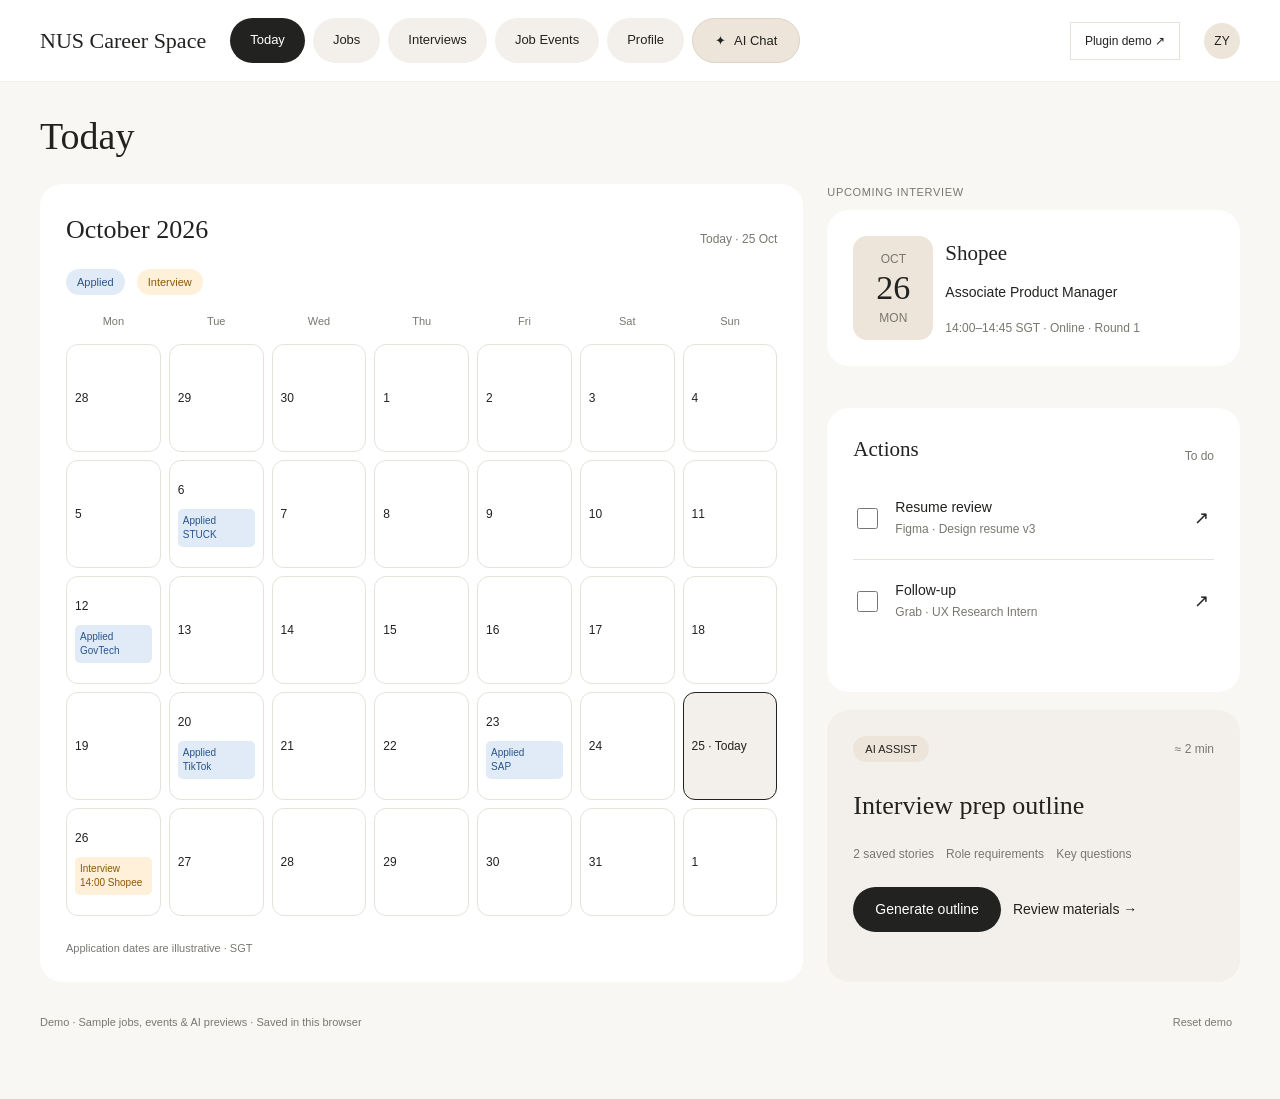
==== commit 9d660fef: "Add global AI Chat demo and improve interview navigation" ====
--- a/NUS Career Space.html
+++ b/NUS Career Space.html
@@ -2,6 +2,9 @@
 
 /* Calendar event popovers and original extension dimensions. */
 .calendar-popover{position:fixed;z-index:60;width:330px;padding:22px;background:#fff;border:1px solid var(--line);border-radius:18px;box-shadow:0 12px 45px #22222025;max-height:calc(100vh - 24px);overflow:auto}.calendar-popover .label{margin:0}.calendar-popover .close{font-size:18px;padding:3px 10px}.calendar-facts{display:grid;grid-template-columns:65px 1fr;gap:10px;font-size:12px}.calendar-facts span{color:var(--muted)}.calendar-facts b{font-weight:500}.research-card{border:1px solid var(--line);background:#f3f0eb}.question-list .outline-item small{display:block;margin-bottom:5px}.question-list .outline-item b{margin:0;font-weight:500}.plugin-scene{grid-template-columns:minmax(0,1fr) 384px}.plugin-scene .plugin{width:384px;min-width:384px;max-width:384px;flex-shrink:0}.plugin-scene .plugin .card{padding:22px}.plugin-scene .plugin h2{font-size:30px}.plugin-scene .plugin h3{font-size:24px}@media(max-width:780px){.plugin-scene{display:block;min-width:384px}.plugin-scene .plugin{margin:0 auto}.shell:has(.plugin-scene){overflow-x:auto}.calendar-popover{width:min(330px,calc(100vw - 24px))}}
+
+/* Global chat and roomier interview preparation pages. */
+nav .nav-chat{display:inline-flex;align-items:center;justify-content:center;gap:8px;white-space:nowrap;padding:12px 22px;background:var(--beige);font-size:13px;border:1px solid #ded3c4}.nav-chat.active,nav .nav-chat[aria-expanded=true]{background:var(--ink);color:white}header{gap:24px}nav a{padding-left:20px;padding-right:20px}.interview-shell{max-width:1440px}.interview-shell .prep{max-width:none;grid-template-columns:minmax(0,1fr) 320px;gap:32px;align-items:start}.interview-shell .prep>aside{align-content:start}.interview-shell .prep>section>.card,.interview-shell .choice{padding:28px}.interview-backbar{display:flex;align-items:center;justify-content:space-between;gap:16px;margin-bottom:28px}.interview-back{display:inline-flex;align-items:center;gap:13px;min-height:52px;margin:0;padding:12px 22px;font-size:16px;font-weight:600;background:white;border:1px solid #c8c2b8;border-radius:14px;box-shadow:0 2px 5px #22222006}.interview-back span{font-size:24px;line-height:1}.interview-back:hover{background:var(--beige);text-decoration:none}.previous-step{min-height:48px;font-size:14px}.interview-shell .steps{margin-bottom:32px}.chat-panel{position:fixed;top:98px;bottom:20px;right:20px;width:410px;max-width:calc(100vw - 24px);display:flex;flex-direction:column;background:var(--paper);border:1px solid var(--line);border-radius:22px;box-shadow:0 14px 60px #22222026;z-index:70;overflow:hidden}.chat-heading{display:flex;align-items:center;justify-content:space-between;padding:22px 24px;background:white;border-bottom:1px solid var(--line)}.chat-heading h2{font-size:25px;margin:0 0 3px}.chat-body{flex:1;min-height:0;overflow:auto;padding:22px;overscroll-behavior:contain}.chat-empty{padding:18px 0}.chat-spark{display:grid;place-items:center;width:45px;height:45px;background:var(--beige);border-radius:50%;font-size:24px;margin-bottom:24px}.chat-empty h3{font-size:27px}.chat-suggestions{display:grid;gap:10px;margin-top:26px}.chat-suggestions button{border:1px solid var(--line);background:white;text-align:left;font-size:13px;padding:14px 16px;border-radius:13px}.chat-message{margin:0 0 18px;padding:16px;background:white;border-radius:16px;font-size:13px;line-height:1.7;overflow-wrap:anywhere}.chat-message p{white-space:pre-wrap;margin:6px 0 0}.chat-message.user{margin-left:35px;background:var(--beige)}.chat-message .label{font-size:9px}.chat-actions{display:flex;flex-wrap:wrap;gap:8px;margin-top:14px}.chat-actions button{padding:9px 13px;font-size:12px;background:var(--soft);text-align:left}.chat-compose{padding:16px 20px;background:white;border-top:1px solid var(--line)}.chat-input-row{display:flex;align-items:center;gap:8px;margin:8px 0}.chat-input-row textarea{min-height:60px;max-height:140px;padding:10px;resize:vertical;font-size:13px}.chat-input-row button{width:42px;height:42px;padding:0;font-size:23px;flex-shrink:0}.chat-compose small{font-size:10px}.chat-compose .quiet{font-size:11px;padding:6px}.chat-compose .label{display:block}@media(max-width:1150px){header{gap:14px}nav{gap:6px}nav a,nav .nav-chat{padding:10px 12px}.interview-shell .prep{grid-template-columns:minmax(0,1fr) 280px;gap:22px}}@media(max-width:900px){header{height:auto;min-height:112px;flex-wrap:wrap;padding:14px 20px;gap:10px}.brand{flex:1}nav{order:4;flex-basis:100%;overflow:auto}nav a,nav .nav-chat{flex:1;white-space:nowrap}.avatar{display:none}.chat-panel{top:128px}.interview-shell .prep{grid-template-columns:1fr}.interview-shell .prep>aside{grid-template-columns:repeat(2,minmax(0,1fr))}.interview-backbar{margin-bottom:24px}.interview-back{font-size:15px}}@media(max-width:600px){.chat-panel{right:8px;bottom:8px;top:124px;width:calc(100vw - 16px);max-width:none;border-radius:18px}.chat-heading{padding:16px 18px}.chat-body{padding:16px}.chat-compose{padding:12px 16px}.interview-shell .prep>aside{grid-template-columns:1fr}.interview-shell .prep>section>.card,.interview-shell .choice{padding:20px}.interview-backbar{flex-wrap:wrap}.interview-back{min-height:52px;padding:12px 18px}.previous-step{padding:10px 14px}.interview-shell .steps{margin-bottom:24px;gap:6px}nav .nav-chat{padding:9px 13px;font-size:11px}}
 </style></head><body><header id="header"></header><main id="app"></main><div id="toast" role="status"></div><div id="celebration" aria-hidden="true"></div><script>const $=s=>document.querySelector(s),esc=s=>String(s??'').replace(/[&<>"']/g,c=>({'&':'&amp;','<':'&lt;','>':'&gt;','"':'&quot;',"'":'&#39;'}[c]));
 const cats=['Design','Research','Product','Engineering'],states=['Saved','Applied','Interview','Offer'];
 const rows=[['Figma','Product Designer Intern','Singapore','Saved','https://www.figma.com/careers/'],['STUCK','Experience Designer','Singapore','Applied','https://www.stuck.sg/'],['Canva','Visual Design Intern','Remote','Interview','https://www.canva.com/careers/'],['Dyson','Industrial Design Intern','Singapore','Saved','https://careers.dyson.com/'],['IDEO','Interaction Design Intern','Shanghai','Applied','https://www.ideo.com/careers'],['frog','Experience Design Intern','Shanghai','Offer','https://www.frog.co/careers'],['Grab','UX Research Intern','Singapore','Saved','https://www.grab.careers/'],['GovTech','Design Research Intern','Singapore','Applied','https://www.tech.gov.sg/careers/'],['NUS','Research Assistant','Singapore','Interview','https://careers.nus.edu.sg/NUS/'],['Tencent','User Research Intern','Shanghai','Saved','https://careers.tencent.com/'],['Microsoft','HCI Research Intern','Remote','Applied','https://careers.microsoft.com/'],['Nielsen Norman','Research Intern','Remote','Offer','https://www.nngroup.com/'],['Shopee','Associate Product Manager','Singapore','Interview','https://careers.shopee.sg/'],['TikTok','Product Intern','Singapore','Applied','https://lifeattiktok.com/'],['Sea','Product Operations Intern','Singapore','Interview','https://career.sea.com/'],['ByteDance','Product Strategy Intern','Shanghai','Saved','https://joinbytedance.com/'],['SAP','Product Management Intern','Remote','Applied','https://jobs.sap.com/'],['Xiaohongshu','Product Intern','Shanghai','Offer','https://job.xiaohongshu.com/'],['Google','Software Engineering Intern','Singapore','Saved','https://www.google.com/about/careers/applications/'],['Open Government Products','Frontend Intern','Singapore','Applied','https://careers.open.gov.sg/'],['Shopify','Frontend Developer Intern','Remote','Interview','https://www.shopify.com/careers'],['Alibaba','Software Engineer Intern','Shanghai','Saved','https://www.alibabagroup.com/en-US/careers'],['NVIDIA','AI Engineering Intern','Singapore','Applied','https://www.nvidia.com/en-us/about-nvidia/careers/'],['GitLab','Software Engineering Intern','Remote','Offer','https://about.gitlab.com/jobs/']];
@@ -12,8 +15,9 @@
 const badge=j=>`<span class="badge ${j.status}">${j.status}</span>`;
 const ext=(url,label)=>`<a href="${esc(url)}" target="_blank" rel="noopener noreferrer">${label} ↗</a>`;
 function task(id,title,sub,link){return `<div class="todo"><input type="checkbox" id="${id}" data-task="${id}" ${data.tasks[id]?'checked':''}><label for="${id}">${title}${sub?`<br><small>${sub}</small>`:''}</label>${link?`<a href="${link}" aria-label="Open ${title}">↗</a>`:''}</div>`}
-function header(page){$('#header').innerHTML=`<a class="brand" href="#today">NUS Career Space</a><nav aria-label="Main navigation">${['Today','Jobs','Interviews','Job Events','Profile'].map(t=>`<a href="#${t.toLowerCase().replace(' ','-')}" class="${page===t.toLowerCase().replace(' ','-')?'active':''}">${t}</a>`).join('')}</nav><a class="capture" href="#plugin">Plugin demo ↗</a><span class="avatar">ZY</span>`}
-function render(){const page=location.hash.slice(1)||'today';header(page);$('#app').className='shell'+(selected&&page==='jobs'?' with-drawer':'');const pages={today:today,jobs:jobs,interviews:interviews,'job-events':events,profile:profile,plugin:plugin};$('#app').innerHTML=(pages[page]||today)()+`<div class="footnote row between"><span>Demo · Sample jobs, events & AI previews · Saved in this browser</span><button class="quiet" data-action="reset">Reset demo</button></div>`;bind();if(selected&&page==='jobs')drawer();}
+let chatOpen=false,chatDraft='',chatMessages=[],chatFocusReturn=null;
+function header(page){$('#header').innerHTML=`<a class="brand" href="#today">NUS Career Space</a><nav aria-label="Main navigation">${['Today','Jobs','Interviews','Job Events','Profile'].map(t=>`<a href="#${t.toLowerCase().replace(' ','-')}" class="${page===t.toLowerCase().replace(' ','-')?'active':''}">${t}</a>`).join('')}<button class="nav-chat" id="chat-toggle" aria-controls="career-chat" aria-expanded="${chatOpen}"><span aria-hidden="true">✦</span> AI Chat</button></nav><a class="capture" href="#plugin">Plugin demo ↗</a><span class="avatar">ZY</span>`;$('#chat-toggle').onclick=()=>toggleChat();}
+function render(){const page=location.hash.slice(1)||'today';header(page);$('#app').className='shell'+(selected&&page==='jobs'?' with-drawer':'')+(page==='interviews'?' interview-shell':'');const pages={today:today,jobs:jobs,interviews:interviews,'job-events':events,profile:profile,plugin:plugin};$('#app').innerHTML=(pages[page]||today)()+`<div class="footnote row between"><span>Demo · Sample jobs, events & AI previews · Saved in this browser</span><button class="quiet" data-action="reset">Reset demo</button></div>`;bind();if(selected&&page==='jobs')drawer();}
 function today(){let events={6:['Applied','STUCK'],12:['Applied','GovTech'],20:['Applied','TikTok'],23:['Applied','SAP'],26:['Interview','14:00 Shopee']};return `<h1>Today</h1><div class="today"><section class="card"><div class="row between"><h2>October 2026</h2><small>Today · 25 Oct</small></div><div class="row" style="margin-bottom:18px"><span class="badge Applied">Applied</span><span class="badge Interview">Interview</span></div><div class="calendar">${['Mon','Tue','Wed','Thu','Fri','Sat','Sun'].map(d=>`<div class="dayname">${d}</div>`).join('')}${Array.from({length:35},(_,i)=>{let n=i-2,day=n<1?n+30:n>31?1:n,e=events[n];return `<button class="day ${n===25?'todayday':''}" data-calendar="${e?e[0]:''}" data-day="${n}" aria-label="October ${day}${e?' '+e.join(' '):''}">${day}${n===25?' · Today':''}${e?`<span class="event ${e[0]}">${e[0]}<br>${e[1]}</span>`:''}</button>`}).join('')}</div><div class="footnote">Application dates are illustrative · SGT</div></section><aside class="stack"><div><div class="label">Upcoming interview</div><div class="card row"><div class="datebox"><small>OCT</small><b>26</b><small>MON</small></div><div><h3>Shopee</h3><p>Associate Product Manager</p><small>14:00–14:45 SGT · Online · Round 1</small></div></div></div><section class="card"><div class="row between"><h3>Actions</h3><small>To do</small></div>${task('resume-review','Resume review','Figma · Design resume v3','#profile')}${task('follow-up','Follow-up','Grab · UX Research Intern','#jobs')}${data.reading?task('reading-action','Use one idea from your reading','Your saved note','#profile'):''}</section><section class="card soft"><div class="row between"><span class="pill">AI ASSIST</span><small>≈ 2 min</small></div><h2 class="sectiongap">${data.outline?'Your outline is ready':'Interview prep outline'}</h2><div class="row wrap"><small>2 saved stories</small><small>Role requirements</small><small>Key questions</small></div><div class="row sectiongap"><button class="primary" data-action="${data.outline?'outline':'generate'}">${data.outline?'View outline':'Generate outline'}</button><a href="#interviews">Review materials →</a></div></section></aside></div>`}
 function filtered(){return data.jobs.filter(j=>(!query||`${j.company} ${j.title}`.toLowerCase().includes(query.toLowerCase()))&&(!filters.Category.length||filters.Category.includes(j.category))&&(!filters.Location.length||filters.Location.includes(j.location))&&(!filters.Progress.length||filters.Progress.includes(j.status)))}
 function jobcard(j){return `<button class="job" data-job="${j.id}"><div class="row between"><span>${esc(j.company)}</span>${badge(j)}</div><h3>${esc(j.title)}</h3><div class="row between muted"><span>${j.category}</span><span>${esc(j.location)}</span></div></button>`}
@@ -31,7 +35,7 @@
 if(prepStep==='loading')main=`<section class="card empty"><div class="spinner"></div><h2>Preparing your outline</h2><small>Demo preview · Using selected experiences and materials</small></section>`;
 if(prepStep==='outline')main=`<div class="row between"><h2>Your prep outline</h2><span class="pill">Saved</span></div><section class="card">${[['Introduction','Your focus · One relevant project · Why this role'],...data.stories.map(i=>[stories[i].title,stories[i].tags+' · Your role → One decision → What changed']),...(data.researchApproved?likelyQuestions.map(([tag,q])=>[q,tag+' · Connect one selected experience · Keep your own wording']):[]),['Questions to ask','What would success look like in the first three months?']].map(([a,b])=>`<div class="outline-item"><b>${a}</b><p>${b}</p></div>`).join('')}<p class="footnote">Prompts, not a script. Use your own words.</p></section><div class="row wrap sectiongap"><a class="primary" style="padding:12px 22px;border-radius:30px" href="https://www.vmock.com/nus" target="_blank" rel="noopener">Practice with VMock ↗</a><button data-step="reflection">After interview · Reflect →</button><button data-step="materials">Edit materials</button></div>`;
 if(prepStep==='reflection'){let r=data.reflection||{};main=`<h2>After the interview</h2><form id="reflection" class="card stack">${[['questions','Questions asked'],['used','Stories used'],['change','One change for next time']].map(([k,l])=>`<label class="field">${l}<textarea name="${k}" placeholder="Your notes…">${esc(r[k]||'')}</textarea></label>`).join('')}<label class="field">Did this preparation help?<select name="helpful"><option value="">Choose</option>${['Yes','Partly','Not yet'].map(v=>`<option ${r.helpful===v?'selected':''}>${v}</option>`).join('')}</select></label><button class="primary">Save reflection</button>${data.reflection?'<small>Saved in this browser · Your wording is preserved</small>':''}</form>`;}
-return `<a class="back" href="#interviews" data-step="home">← Interviews</a><h1>Interview preparation</h1>${steps()}<div class="prep"><section>${main}</section><aside class="stack" style="align-content:start">${interviewContext()}${prepStep==='outline'?`<section class="card"><h3>Ready to bring</h3><p>${esc(data.interviewResume||'Product resume · v1')}</p><p>${esc(data.interviewPortfolio||'Selected projects · v1')}</p></section>`:''}</aside></div>`}
+return `<div class="interview-backbar"><a class="back interview-back" href="#interviews" data-step="home"><span aria-hidden="true">←</span> Back to Interviews</a>${['materials','outline','reflection'].includes(prepStep)?`<button class="previous-step" data-step="${({materials:'choose',outline:'materials',reflection:'outline'})[prepStep]}">← Previous step</button>`:''}</div><h1>Interview preparation</h1>${steps()}<div class="prep"><section>${main}</section><aside class="stack" style="align-content:start">${interviewContext()}${prepStep==='outline'?`<section class="card"><h3>Ready to bring</h3><p>${esc(data.interviewResume||'Product resume · v1')}</p><p>${esc(data.interviewPortfolio||'Selected projects · v1')}</p></section>`:''}</aside></div>`}
 const eventData=[['28','OCT','Design Portfolio Clinic','Career workshop','Design','Portfolio feedback'],['30','OCT','Research Careers Panel','Employer panel','Research','Research interests'],['03','NOV','Internship Networking','Networking','Product','Singapore internships'],['05','NOV','Product Careers Session','Career talk','Product','Product interests'],['07','NOV','Interview Practice Lab','Workshop','Design','Upcoming interview'],['10','NOV','Technology Career Fair','Career fair','Engineering','Technology interests']];
 function events(){return `<div class="row between"><h1>Job Events</h1><button data-action="saved-events">${eventOnly?'Show all':'Saved events'}</button></div><p class="muted">For your interests · Design · Research · Singapore</p><div class="events">${eventData.map((e,i)=>({e,i})).filter(({i})=>!eventOnly||data.savedEvents.includes(i)).map(({e,i})=>`<section class="card"><div class="row between"><div class="datebox"><small>${e[1]}</small><b>${e[0]}</b></div><span class="pill">${e[3]}</span></div><h3>${e[2]}</h3><small>Recommended · ${e[5]}</small><div class="row wrap"><button data-event="${i}" class="${data.savedEvents.includes(i)?'primary':''}">${data.savedEvents.includes(i)?'✓ Saved':'Save event'}</button><button class="quiet" data-calendar-download="${i}">Add to calendar ↗</button></div><small>Sample event · NUS Career Space demo</small></section>`).join('')||'<div class="empty">No saved events yet.</div>'}</div>`}
 function profile(){return `<div class="row between"><h1>Profile</h1><button class="primary" data-action="upload">Upload material +</button></div><div class="card row between" style="margin-bottom:24px"><div><h3>Zi Yean</h3><small>NUS student · Singapore</small></div><div class="row wrap"><span class="pill">Design</span><span class="pill">Research</span><span class="pill">Internship</span></div></div><div class="profile">${['Resume','Portfolio'].map(t=>`<section class="card"><div class="row between"><h2>${t==='Resume'?'Resumes':'Portfolios'}</h2><small>${data.files.filter(f=>f.type===t).length} versions</small></div>${data.files.filter(f=>f.type===t).map((f)=>`<div class="file row between"><div><b>${esc(f.name)}</b><small>${f.category} · ${f.uploaded?'Uploaded locally':f.date+' · Sample'}</small></div><span class="pill">${f.category}</span></div>`).join('')}</section>`).join('')}</div><details class="card sectiongap"><summary>My experiences <small>· ${stories.length} stories</small></summary><div class="profile sectiongap">${stories.map(s=>`<section class="card soft"><h3>${s.title}</h3><span class="pill">${s.tags}</span><p class="muted sectiongap">${s.text}</p></section>`).join('')}</div></details><details class="card sectiongap"><summary>Experience & learning <small>· Optional</small></summary><p class="sectiongap">Weekly reading → One useful action</p><label class="field">Your reading note<textarea id="readingnote" placeholder="One idea you want to use…">${esc(data.reading||'')}</textarea></label><button class="sectiongap" data-action="reading">Save note & add a task</button><p class="footnote">Your note stays in Profile. A follow-up appears in Today.</p></details>`}
@@ -43,5 +47,10 @@
 function action(a){if(a==='collect-interview'){data.researchState='loading';save();render();setTimeout(()=>{data.researchState='ready';save();render()},1200)}if(a==='research-prepare'){data.researchApproved=true;save();prepStep='choose';render()} if(a==='clearfilters'){filters={Category:[],Location:[],Progress:[]};query='';render()}if(a==='generate'){prepStep='loading';location.hash='interviews';render();setTimeout(()=>{data.outline=true;save();prepStep='outline';render()},1100)}if(a==='outline'){prepStep='outline';location.hash='interviews';render()}if(a==='saved-events'){eventOnly=!eventOnly;render()}if(a==='upload')upload();if(a==='reading'){data.reading=$('#readingnote').value.trim();if(!data.reading)return toast('Add a note first.');data.tasks['reading-action']=false;save();toast('Note saved. Follow-up added to Today.')}if(a==='read'||a==='read-custom'){let text=a==='read-custom'?$('#customjd').value.trim():'';if(a==='read-custom'&&!text)return toast('Paste a JD first.');draft={title:'Product Designer Intern',company:'Figma',category:'Design',location:'Singapore',url:'https://www.figma.com/careers/'};if(text){let get=k=>text.match(new RegExp('(?:^|\\n)'+k+'\\s*:\\s*([^\\n]+)','i'))?.[1]?.trim();let cat=/research/i.test(text)?'Research':/engineer|developer/i.test(text)?'Engineering':/design/i.test(text)?'Design':/product/i.test(text)?'Product':null;draft={title:get('Role')||get('Position')||text.split('\n')[0].slice(0,90),company:get('Company')||'Company',location:get('Location')||'Singapore',category:cat||'Design',manual:!cat,url:'https://careers.nus.edu.sg/NUS/'};}pluginStage='loading';render();setTimeout(()=>{pluginStage='ready';render()},1000)}if(a==='save-job'){captureDraft();if(!draft.title.trim()||!draft.company.trim())return toast('Add a position and company.');let existing=data.jobs.find(j=>j.company===draft.company&&j.title===draft.title);let j={...draft,id:existing?.id||Date.now(),status:existing?.status||'Saved',priority:pluginPriority,resume:$('#draft-resume').value,portfolio:$('#draft-portfolio').value};data.jobs=existing?data.jobs.map(old=>old.id===j.id?j:old):[j,...data.jobs];save();pluginStage='saved';render()}if(a==='workspace'){selected=null;location.hash='jobs';toast('Saved role is in your Workspace.')}if(a==='capture-again'){pluginStage='start';render()}if(a==='reset'){if(confirm('Reset this demo? Your browser-local notes and uploaded material names will be removed.')){data=seed();save();selected=null;pluginStage='start';prepStep='home';filters={Category:[],Location:[],Progress:[]};query='';render();toast('Demo reset')}}}
 function upload(){let dialog=document.createElement('dialog');dialog.innerHTML=`<div class="row between"><h2>Add material</h2><button class="close" type="button" aria-label="Close upload">×</button></div><form class="uploadform"><label class="field">File<input type="file" name="file" accept=".pdf,.doc,.docx,.ppt,.pptx" required></label><label class="field">Display name<input type="text" name="name" placeholder="Design resume · v4" required></label><div class="formgrid"><label class="field">Type<select name="type"><option>Resume</option><option>Portfolio</option></select></label><label class="field">Category<select name="category">${cats.map(c=>`<option>${c}</option>`).join('')}</select></label></div><small>This demo stores the file name and category in this browser. File contents are not uploaded or analysed.</small><button class="primary">Add material</button></form>`;document.body.append(dialog);dialog.showModal();dialog.querySelector('.close').onclick=()=>dialog.close();dialog.addEventListener('close',()=>dialog.remove());dialog.querySelector('form').onsubmit=e=>{e.preventDefault();let f=new FormData(e.target);data.files.push({name:f.get('name'),type:f.get('type'),category:f.get('category'),filename:f.get('file').name,uploaded:true});save();dialog.close();render();toast('Material added to your demo profile.')}}
 function downloadEvent(i){let e=eventData[i],d='2026'+(e[1]==='OCT'?'10':'11')+e[0];let ics=`BEGIN:VCALENDAR\r\nVERSION:2.0\r\nPRODID:-//NUS Career Space Demo//EN\r\nBEGIN:VEVENT\r\nUID:demo-${i}@nus-career-space.local\r\nDTSTAMP:20261025T000000Z\r\nDTSTART;VALUE=DATE:${d}\r\nSUMMARY:[Demo] ${e[2]}\r\nDESCRIPTION:Illustrative event for the NUS Career Space prototype.\r\nEND:VEVENT\r\nEND:VCALENDAR`;let u=URL.createObjectURL(new Blob([ics],{type:'text/calendar'})),a=document.createElement('a');a.href=u;a.download='demo-event.ics';a.click();setTimeout(()=>URL.revokeObjectURL(u),1000)}
+function toggleChat(force){chatOpen=typeof force==='boolean'?force:!chatOpen;let toggle=$('#chat-toggle');toggle?.setAttribute('aria-expanded',String(chatOpen));toggle?.classList.toggle('active',chatOpen);if(chatOpen){chatFocusReturn=document.activeElement;renderChat();$('#chat-question').focus()}else{document.querySelector('#career-chat')?.remove();chatFocusReturn?.isConnected?chatFocusReturn.focus():toggle?.focus()}}
+function chatSuggestions(){let route=location.hash.slice(1)||'today';return route==='interviews'?['How do I prepare for my interview?','Which experience should I use?','Where can I practise?']:route==='profile'||route==='plugin'?['Which resume should I use?','How do I save a job?','What should I do today?']:['What should I do today?','How do I prepare for my interview?','Which resume should I use?']}
+function renderChat(){let panel=$('#career-chat');if(!panel){panel=document.createElement('aside');panel.id='career-chat';panel.className='chat-panel';panel.setAttribute('role','dialog');panel.setAttribute('aria-label','Career AI Chat');document.body.append(panel)}panel.innerHTML=`<div class="chat-heading"><div><h2>AI Chat</h2><small>Demo assistant · Guided replies</small></div><button class="close" id="close-chat" aria-label="Close AI Chat">×</button></div><div class="chat-body" id="chat-messages" role="log" aria-label="Conversation" aria-live="polite">${chatMessages.length?chatMessages.map(m=>`<div class="chat-message ${m.role}"><span class="label">${m.role==='user'?'You':'Career Space'}</span><p>${esc(m.text)}</p>${m.actions?`<div class="chat-actions">${m.actions.map(a=>`<button data-chat-go="${a.go}">${a.label} →</button>`).join('')}</div>`:''}</div>`).join(''):`<div class="chat-empty"><span class="chat-spark" aria-hidden="true">✦</span><h3>What do you need?</h3><p class="muted">Jobs · Materials · Interview prep</p><div class="chat-suggestions">${chatSuggestions().map(q=>`<button data-chat-question="${q}">${q} ↗</button>`).join('')}</div></div>`}</div><form class="chat-compose" id="chat-form"><label for="chat-question" class="label">Your question</label><div class="chat-input-row"><textarea id="chat-question" name="question" rows="2" maxlength="1500" placeholder="Ask a question…" required>${esc(chatDraft)}</textarea><button class="primary" aria-label="Send question">↑</button></div><div class="row between"><small>No live AI or web search connected</small>${chatMessages.length?'<button class="quiet" type="button" id="clear-chat">Clear chat</button>':''}</div></form>`;$('#close-chat').onclick=()=>toggleChat(false);$('#chat-question').oninput=e=>chatDraft=e.target.value;$('#chat-form').onsubmit=e=>{e.preventDefault();sendChat($('#chat-question').value)};$('#chat-question').onkeydown=e=>{if(e.key==='Enter'&&!e.shiftKey&&!e.isComposing){e.preventDefault();sendChat(e.target.value)}};$('#clear-chat')?.addEventListener('click',()=>{chatMessages=[];chatDraft='';renderChat();$('#chat-question').focus()});panel.querySelectorAll('[data-chat-question]').forEach(b=>b.onclick=()=>sendChat(b.dataset.chatQuestion));panel.querySelectorAll('[data-chat-go]').forEach(b=>b.onclick=()=>{let go=b.dataset.chatGo;if(go==='prepare'){prepStep='choose';location.hash='interviews';render()}else if(go==='research'){prepStep='home';location.hash='interviews';render()}else location.hash=go;toggleChat(false)});let log=$('#chat-messages');log.scrollTop=log.scrollHeight}
+function sendChat(raw){let text=raw.trim();if(!text)return;chatDraft='';let q=text.toLowerCase(),answer,actions=[];if(/resume|portfolio|material|简历|作品集|材料/.test(q)){let category=location.hash==='#interviews'?'Product':selected?data.jobs.find(j=>j.id===selected)?.category:draft?.category||'Design',files=data.files.filter(f=>f.category===category);answer=`For ${category.toLowerCase()} roles, review these saved materials:\n${files.map(f=>'• '+f.name).join('\n')||'No matching files yet.'}\nThis demo matches by category. Confirm the content against the JD.`;actions=[{label:'Review profile',go:'profile'}]}else if(/experience|story|stories|经历|故事/.test(q)){answer='For collaboration questions: Getting a team unstuck.\nFor research or problem framing: Finding the real problem.\nChoose a story you can explain in your own words.';actions=[{label:'Choose experiences',go:'prepare'}]}else if(/vmock|practi[cs]|模拟|练习/.test(q)){answer='Use the VMock entry in Interviews for mock interview practice and detailed feedback. Career Space helps you choose stories, organise materials and reflect afterwards.';actions=[{label:'Open Interviews',go:'research'}]}else if(/interview|question|面试|问题/.test(q)){answer='Shopee · Associate Product Manager\n26 Oct · 14:00–14:45 SGT · Online\n\n1. Review possible questions.\n2. Choose relevant experiences.\n3. Confirm your resume and portfolio.\n4. Build a short outline.\nQuestion collection in this demo is simulated.';actions=[{label:'Review interview questions',go:'research'},{label:'Prepare materials',go:'prepare'}]}else if(/save|capture|plugin|保存|收集/.test(q)){answer='Plugin demo → Read this page → Review the category and recommended materials → Confirm files & save.\nThe saved role appears in Jobs. JD reading is simulated in this demo.';actions=[{label:'Open Plugin',go:'plugin'}]}else if(/today|task|next|今天|任务|下一步/.test(q)){let pending=[!data.tasks['resume-review']?'Resume review · Figma':null,!data.tasks['follow-up']?'Follow-up · Grab':null,data.reading&&!data.tasks['reading-action']?'Use one idea from your reading':null].filter(Boolean);answer=pending.length?'Your remaining actions:\n'+pending.map(t=>'□ '+t).join('\n'):'Your listed actions are complete. Review your interview materials when you are ready.';actions=[{label:'Open Today',go:'today'}]}else if(/job|role|filter|工作|职位|筛选/.test(q)){answer=`You have ${data.jobs.length} saved sample roles across Design, Research, Product and Engineering. Use the visible filters for category, location and progress, then open a role in the right-side panel.`;actions=[{label:'Browse jobs',go:'jobs'}]}else if(/event|活动/.test(q)){answer=`You have ${data.savedEvents.length} saved sample events. Job Events includes portfolio clinics, career panels and networking. Dates and recommendations are illustrative.`;actions=[{label:'Browse events',go:'job-events'}]}else{answer='This demo can guide you through Today, saved jobs, resume choices and interview preparation. It cannot generate an open-ended AI answer yet.\nTry “Which resume should I use?” or “How do I prepare for my interview?”';actions=[{label:'Open Today',go:'today'}]}chatMessages.push({role:'user',text},{role:'assistant',text:answer,actions});renderChat();$('#chat-question').focus()}
+document.addEventListener('keydown',e=>{if(e.key==='Escape'&&chatOpen){e.preventDefault();toggleChat(false)}});
 window.addEventListener('hashchange',()=>{document.querySelector('.drawer')?.remove();document.querySelector('.calendar-popover')?.remove();if(location.hash!=='#jobs')selected=null;render();scrollTo(0,0)});document.addEventListener('keydown',e=>{if(e.key==='Escape')document.querySelector('.calendar-popover')?.remove();if(e.key==='Escape'&&selected){selected=null;document.querySelector('.drawer')?.remove();render()}});render();
 </script></body></html>
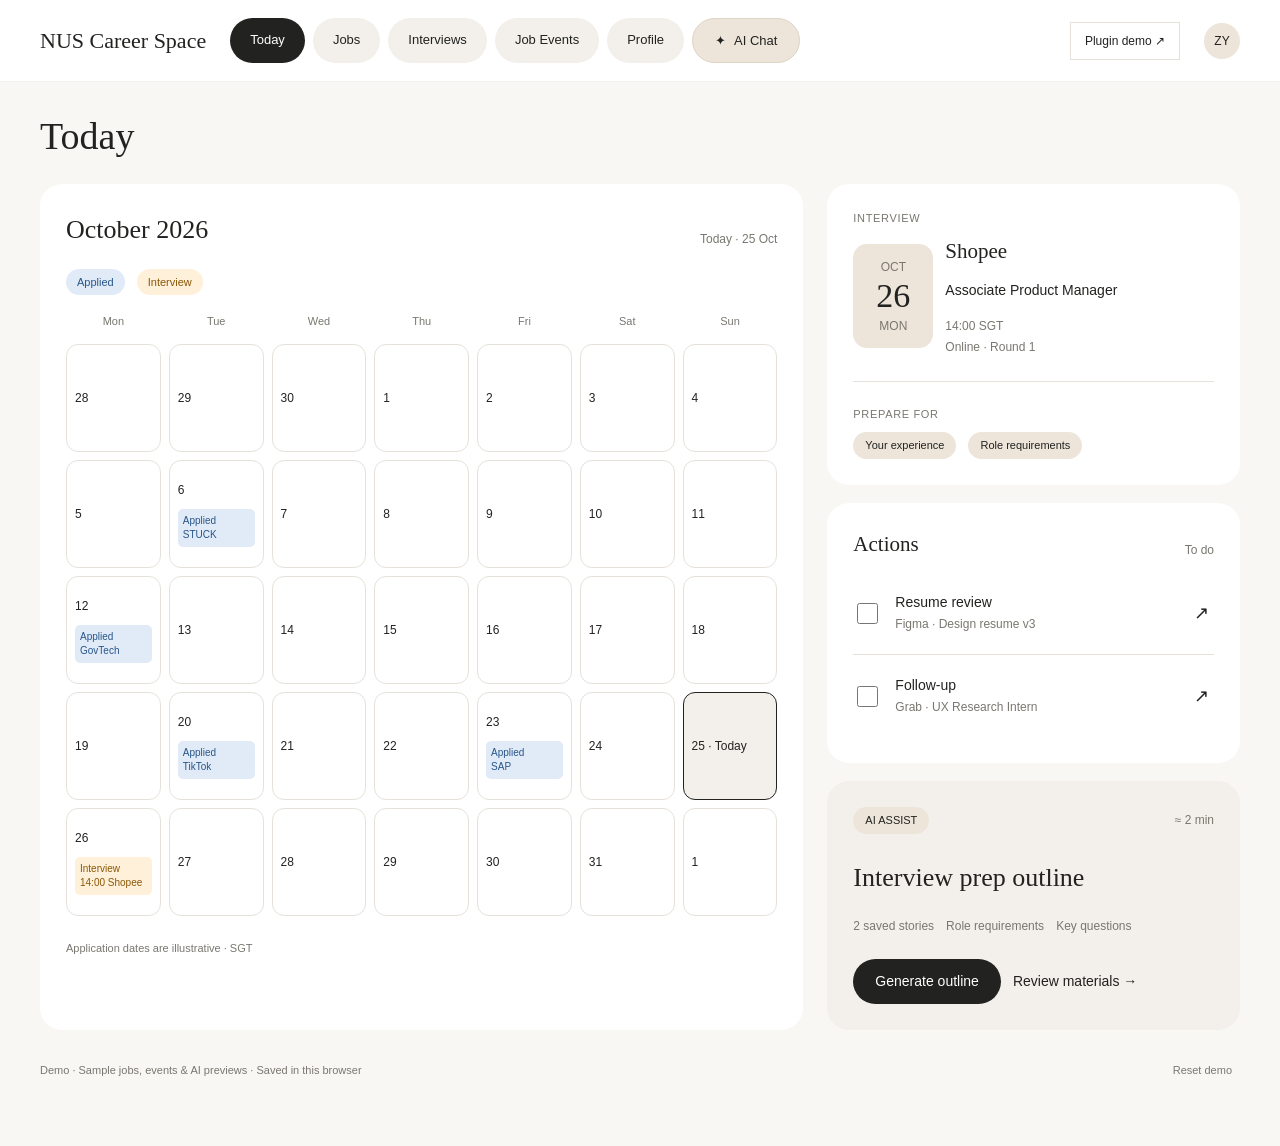
==== commit b0056764: "Unify interview Q&A, add interview scheduling and editable job categories" ====
--- a/NUS Career Space.html
+++ b/NUS Career Space.html
@@ -5,11 +5,14 @@
 
 /* Global chat and roomier interview preparation pages. */
 nav .nav-chat{display:inline-flex;align-items:center;justify-content:center;gap:8px;white-space:nowrap;padding:12px 22px;background:var(--beige);font-size:13px;border:1px solid #ded3c4}.nav-chat.active,nav .nav-chat[aria-expanded=true]{background:var(--ink);color:white}header{gap:24px}nav a{padding-left:20px;padding-right:20px}.interview-shell{max-width:1440px}.interview-shell .prep{max-width:none;grid-template-columns:minmax(0,1fr) 320px;gap:32px;align-items:start}.interview-shell .prep>aside{align-content:start}.interview-shell .prep>section>.card,.interview-shell .choice{padding:28px}.interview-backbar{display:flex;align-items:center;justify-content:space-between;gap:16px;margin-bottom:28px}.interview-back{display:inline-flex;align-items:center;gap:13px;min-height:52px;margin:0;padding:12px 22px;font-size:16px;font-weight:600;background:white;border:1px solid #c8c2b8;border-radius:14px;box-shadow:0 2px 5px #22222006}.interview-back span{font-size:24px;line-height:1}.interview-back:hover{background:var(--beige);text-decoration:none}.previous-step{min-height:48px;font-size:14px}.interview-shell .steps{margin-bottom:32px}.chat-panel{position:fixed;top:98px;bottom:20px;right:20px;width:410px;max-width:calc(100vw - 24px);display:flex;flex-direction:column;background:var(--paper);border:1px solid var(--line);border-radius:22px;box-shadow:0 14px 60px #22222026;z-index:70;overflow:hidden}.chat-heading{display:flex;align-items:center;justify-content:space-between;padding:22px 24px;background:white;border-bottom:1px solid var(--line)}.chat-heading h2{font-size:25px;margin:0 0 3px}.chat-body{flex:1;min-height:0;overflow:auto;padding:22px;overscroll-behavior:contain}.chat-empty{padding:18px 0}.chat-spark{display:grid;place-items:center;width:45px;height:45px;background:var(--beige);border-radius:50%;font-size:24px;margin-bottom:24px}.chat-empty h3{font-size:27px}.chat-suggestions{display:grid;gap:10px;margin-top:26px}.chat-suggestions button{border:1px solid var(--line);background:white;text-align:left;font-size:13px;padding:14px 16px;border-radius:13px}.chat-message{margin:0 0 18px;padding:16px;background:white;border-radius:16px;font-size:13px;line-height:1.7;overflow-wrap:anywhere}.chat-message p{white-space:pre-wrap;margin:6px 0 0}.chat-message.user{margin-left:35px;background:var(--beige)}.chat-message .label{font-size:9px}.chat-actions{display:flex;flex-wrap:wrap;gap:8px;margin-top:14px}.chat-actions button{padding:9px 13px;font-size:12px;background:var(--soft);text-align:left}.chat-compose{padding:16px 20px;background:white;border-top:1px solid var(--line)}.chat-input-row{display:flex;align-items:center;gap:8px;margin:8px 0}.chat-input-row textarea{min-height:60px;max-height:140px;padding:10px;resize:vertical;font-size:13px}.chat-input-row button{width:42px;height:42px;padding:0;font-size:23px;flex-shrink:0}.chat-compose small{font-size:10px}.chat-compose .quiet{font-size:11px;padding:6px}.chat-compose .label{display:block}@media(max-width:1150px){header{gap:14px}nav{gap:6px}nav a,nav .nav-chat{padding:10px 12px}.interview-shell .prep{grid-template-columns:minmax(0,1fr) 280px;gap:22px}}@media(max-width:900px){header{height:auto;min-height:112px;flex-wrap:wrap;padding:14px 20px;gap:10px}.brand{flex:1}nav{order:4;flex-basis:100%;overflow:auto}nav a,nav .nav-chat{flex:1;white-space:nowrap}.avatar{display:none}.chat-panel{top:128px}.interview-shell .prep{grid-template-columns:1fr}.interview-shell .prep>aside{grid-template-columns:repeat(2,minmax(0,1fr))}.interview-backbar{margin-bottom:24px}.interview-back{font-size:15px}}@media(max-width:600px){.chat-panel{right:8px;bottom:8px;top:124px;width:calc(100vw - 16px);max-width:none;border-radius:18px}.chat-heading{padding:16px 18px}.chat-body{padding:16px}.chat-compose{padding:12px 16px}.interview-shell .prep>aside{grid-template-columns:1fr}.interview-shell .prep>section>.card,.interview-shell .choice{padding:20px}.interview-backbar{flex-wrap:wrap}.interview-back{min-height:52px;padding:12px 18px}.previous-step{padding:10px 14px}.interview-shell .steps{margin-bottom:24px;gap:6px}nav .nav-chat{padding:9px 13px;font-size:11px}}
+
+/* Editable categories, integrated interview preparation and event filters. */
+.palette-0{background:#f2e8de}.palette-1{background:#e7eee7}.palette-2{background:#ebe7f2}.palette-3{background:#e4ecf4}.job-wrap{background:white;border-radius:19px;overflow:hidden}.job-wrap .job{border-radius:0;box-shadow:none}.job-wrap .job:hover{transform:none;background:#fcfbf8}.move-label{display:flex;align-items:center;gap:10px;border-top:1px solid var(--line);padding:9px 14px;font-size:10px;color:var(--muted)}.move-label select{font-size:11px;padding:5px 8px;min-width:0;flex:1;border:0;background:var(--soft)}.category-edit{padding:3px 8px;border:1px solid #22222015;background:#ffffff80;font-size:16px;min-width:30px}.drop-hint{padding:36px 12px;text-align:center;color:var(--muted);font-size:12px;border:1px dashed #aaa69d;border-radius:14px}.category.drag-over{outline:2px dashed var(--ink);outline-offset:3px}.job-wrap.dragging{opacity:.5}.table-job{text-align:left;background:transparent;padding:0;border-radius:0}.interview-switcher{display:flex;gap:12px;overflow-x:auto;margin:0 0 24px;padding:4px 0 8px}.interview-switcher button{display:grid;gap:4px;text-align:left;min-width:230px;max-width:310px;border-radius:16px;border:1px solid var(--line);background:white;padding:16px 20px}.interview-switcher button.active{border-color:var(--ink);background:var(--beige)}.interview-switcher button span{font-size:12px;overflow-wrap:anywhere}.interview-switcher button small{font-size:10px}.interview-questions{border-top:1px solid var(--line);margin-top:24px;padding-top:24px}.question-answer-list{display:grid;gap:14px;margin-top:18px}.question-answer{border:1px solid var(--line);border-radius:16px;padding:20px;background:#fff}.question-answer h3{font-family:inherit;font-size:16px;font-weight:600;line-height:1.5;margin:12px 0 16px}.answer-hint{background:var(--paper);padding:16px;border-radius:12px}.answer-hint p{font-size:13px;margin:0 0 10px}.block-note{display:block;margin-top:12px}.advisor-link{display:inline-flex;padding:11px 15px;background:var(--beige);border-radius:12px;font-size:12px;font-weight:600}.event-filters{margin:0 0 26px;padding:14px;background:white;border-radius:18px}.event-filters .label{margin:0 8px}.event-filters button{padding:9px 18px;border:1px solid var(--line);background:white}.event-filters button.active{background:var(--ink);color:white;border-color:var(--ink)}.filter-separator{width:1px;height:24px;background:var(--line);margin:0 6px}.form-error{font-size:12px;color:#9a402b;margin:0}dialog input[type=date],dialog input[type=time]{width:100%;padding:12px;border:1px solid var(--line);border-radius:12px;background:var(--paper)}.category .row h3{overflow-wrap:anywhere;min-width:0}.category>.row{align-items:flex-start}.interview-shell .prep h3{overflow-wrap:anywhere}@media(min-width:1151px){.columns{grid-template-columns:repeat(4,minmax(0,1fr))}}@media(max-width:600px){.event-filters{gap:8px}.event-filters button{padding:8px 14px}.interview-switcher button{min-width:210px}.question-answer{padding:16px}}
 </style></head><body><header id="header"></header><main id="app"></main><div id="toast" role="status"></div><div id="celebration" aria-hidden="true"></div><script>const $=s=>document.querySelector(s),esc=s=>String(s??'').replace(/[&<>"']/g,c=>({'&':'&amp;','<':'&lt;','>':'&gt;','"':'&quot;',"'":'&#39;'}[c]));
-const cats=['Design','Research','Product','Engineering'],states=['Saved','Applied','Interview','Offer'];
+const BASE_CATS=['Design','Research','Product','Engineering'];let cats=[...BASE_CATS];const states=['Saved','Applied','Interview','Offer'];
 const rows=[['Figma','Product Designer Intern','Singapore','Saved','https://www.figma.com/careers/'],['STUCK','Experience Designer','Singapore','Applied','https://www.stuck.sg/'],['Canva','Visual Design Intern','Remote','Interview','https://www.canva.com/careers/'],['Dyson','Industrial Design Intern','Singapore','Saved','https://careers.dyson.com/'],['IDEO','Interaction Design Intern','Shanghai','Applied','https://www.ideo.com/careers'],['frog','Experience Design Intern','Shanghai','Offer','https://www.frog.co/careers'],['Grab','UX Research Intern','Singapore','Saved','https://www.grab.careers/'],['GovTech','Design Research Intern','Singapore','Applied','https://www.tech.gov.sg/careers/'],['NUS','Research Assistant','Singapore','Interview','https://careers.nus.edu.sg/NUS/'],['Tencent','User Research Intern','Shanghai','Saved','https://careers.tencent.com/'],['Microsoft','HCI Research Intern','Remote','Applied','https://careers.microsoft.com/'],['Nielsen Norman','Research Intern','Remote','Offer','https://www.nngroup.com/'],['Shopee','Associate Product Manager','Singapore','Interview','https://careers.shopee.sg/'],['TikTok','Product Intern','Singapore','Applied','https://lifeattiktok.com/'],['Sea','Product Operations Intern','Singapore','Interview','https://career.sea.com/'],['ByteDance','Product Strategy Intern','Shanghai','Saved','https://joinbytedance.com/'],['SAP','Product Management Intern','Remote','Applied','https://jobs.sap.com/'],['Xiaohongshu','Product Intern','Shanghai','Offer','https://job.xiaohongshu.com/'],['Google','Software Engineering Intern','Singapore','Saved','https://www.google.com/about/careers/applications/'],['Open Government Products','Frontend Intern','Singapore','Applied','https://careers.open.gov.sg/'],['Shopify','Frontend Developer Intern','Remote','Interview','https://www.shopify.com/careers'],['Alibaba','Software Engineer Intern','Shanghai','Saved','https://www.alibabagroup.com/en-US/careers'],['NVIDIA','AI Engineering Intern','Singapore','Applied','https://www.nvidia.com/en-us/about-nvidia/careers/'],['GitLab','Software Engineering Intern','Remote','Offer','https://about.gitlab.com/jobs/']];
-const seed=()=>({jobs:rows.map((r,i)=>({id:i+1,company:r[0],title:r[1],location:r[2],status:r[3],url:r[4],category:cats[Math.floor(i/6)],priority:'High'})),tasks:{},stories:[0,1],outline:false,reflection:null,savedEvents:[],files:[{name:'Design resume · v3',type:'Resume',category:'Design',date:'23 Oct'},{name:'Research resume · v2',type:'Resume',category:'Research',date:'20 Oct'},{name:'Product resume · v1',type:'Resume',category:'Product',date:'18 Oct'},{name:'UX portfolio · v4',type:'Portfolio',category:'Design',date:'22 Oct'},{name:'Research case studies · v2',type:'Portfolio',category:'Research',date:'19 Oct'},{name:'Selected projects · v1',type:'Portfolio',category:'Product',date:'17 Oct'}]});
-let data;try{data=JSON.parse(localStorage.getItem('nus-career-demo-v1'))||seed()}catch{data=seed()};if(data.researchState==='loading')data.researchState='idle';const save=()=>localStorage.setItem('nus-career-demo-v1',JSON.stringify(data));let view='columns',selected=null,filters={Category:[],Location:[],Progress:[]},query='',prepStep='home',pluginStage='start',pluginPriority='High',draft=null,eventOnly=false;const stories=[{title:'Getting a team unstuck',tags:'Collaboration · Team decisions',text:'A team project where I helped clarify priorities and move a decision forward.'},{title:'Finding the real problem',tags:'Research · Problem solving',text:'A user research project where I reframed the initial problem using interview findings.'},{title:'Turning an idea into a prototype',tags:'Prototyping · Product decisions',text:'A course project where I tested an interaction and revised the design.'}];
+const seed=()=>({jobs:rows.map((r,i)=>({id:i+1,company:r[0],title:r[1],location:r[2],status:r[3],url:r[4],category:BASE_CATS[Math.floor(i/6)],priority:'High'})),tasks:{},stories:[0,1],outline:false,reflection:null,savedEvents:[],files:[{name:'Design resume · v3',type:'Resume',category:'Design',date:'23 Oct'},{name:'Research resume · v2',type:'Resume',category:'Research',date:'20 Oct'},{name:'Product resume · v1',type:'Resume',category:'Product',date:'18 Oct'},{name:'UX portfolio · v4',type:'Portfolio',category:'Design',date:'22 Oct'},{name:'Research case studies · v2',type:'Portfolio',category:'Research',date:'19 Oct'},{name:'Selected projects · v1',type:'Portfolio',category:'Product',date:'17 Oct'}]});
+let data;try{data=JSON.parse(localStorage.getItem('nus-career-demo-v1'))||seed()}catch{data=seed()};const save=()=>localStorage.setItem('nus-career-demo-v1',JSON.stringify(data));let view='columns',selected=null,filters={Category:[],Location:[],Progress:[]},query='',prepStep='home',pluginStage='start',pluginPriority='High',draft=null,eventOnly=false;const stories=[{title:'Getting a team unstuck',tags:'Collaboration · Team decisions',text:'A team project where I helped clarify priorities and move a decision forward.'},{title:'Finding the real problem',tags:'Research · Problem solving',text:'A user research project where I reframed the initial problem using interview findings.'},{title:'Turning an idea into a prototype',tags:'Prototyping · Product decisions',text:'A course project where I tested an interaction and revised the design.'}];
 function toast(t){$('#toast').textContent=t;$('#toast').classList.add('show');setTimeout(()=>$('#toast').classList.remove('show'),2400)}
 function celebrate(){if(matchMedia('(prefers-reduced-motion: reduce)').matches)return;$('#celebration').innerHTML=Array.from({length:28},(_,i)=>`<i class="confetti" style="--c:${['#f2774b','#d2c1aa','#a5baa7','#a9b9d0'][i%4]};--x:${Math.random()*600-300}px;--y:${Math.random()*400-240}px"></i>`).join('');setTimeout(()=>$('#celebration').innerHTML='',1200)}
 const badge=j=>`<span class="badge ${j.status}">${j.status}</span>`;
@@ -18,39 +21,50 @@
 let chatOpen=false,chatDraft='',chatMessages=[],chatFocusReturn=null;
 function header(page){$('#header').innerHTML=`<a class="brand" href="#today">NUS Career Space</a><nav aria-label="Main navigation">${['Today','Jobs','Interviews','Job Events','Profile'].map(t=>`<a href="#${t.toLowerCase().replace(' ','-')}" class="${page===t.toLowerCase().replace(' ','-')?'active':''}">${t}</a>`).join('')}<button class="nav-chat" id="chat-toggle" aria-controls="career-chat" aria-expanded="${chatOpen}"><span aria-hidden="true">✦</span> AI Chat</button></nav><a class="capture" href="#plugin">Plugin demo ↗</a><span class="avatar">ZY</span>`;$('#chat-toggle').onclick=()=>toggleChat();}
 function render(){const page=location.hash.slice(1)||'today';header(page);$('#app').className='shell'+(selected&&page==='jobs'?' with-drawer':'')+(page==='interviews'?' interview-shell':'');const pages={today:today,jobs:jobs,interviews:interviews,'job-events':events,profile:profile,plugin:plugin};$('#app').innerHTML=(pages[page]||today)()+`<div class="footnote row between"><span>Demo · Sample jobs, events & AI previews · Saved in this browser</span><button class="quiet" data-action="reset">Reset demo</button></div>`;bind();if(selected&&page==='jobs')drawer();}
-function today(){let events={6:['Applied','STUCK'],12:['Applied','GovTech'],20:['Applied','TikTok'],23:['Applied','SAP'],26:['Interview','14:00 Shopee']};return `<h1>Today</h1><div class="today"><section class="card"><div class="row between"><h2>October 2026</h2><small>Today · 25 Oct</small></div><div class="row" style="margin-bottom:18px"><span class="badge Applied">Applied</span><span class="badge Interview">Interview</span></div><div class="calendar">${['Mon','Tue','Wed','Thu','Fri','Sat','Sun'].map(d=>`<div class="dayname">${d}</div>`).join('')}${Array.from({length:35},(_,i)=>{let n=i-2,day=n<1?n+30:n>31?1:n,e=events[n];return `<button class="day ${n===25?'todayday':''}" data-calendar="${e?e[0]:''}" data-day="${n}" aria-label="October ${day}${e?' '+e.join(' '):''}">${day}${n===25?' · Today':''}${e?`<span class="event ${e[0]}">${e[0]}<br>${e[1]}</span>`:''}</button>`}).join('')}</div><div class="footnote">Application dates are illustrative · SGT</div></section><aside class="stack"><div><div class="label">Upcoming interview</div><div class="card row"><div class="datebox"><small>OCT</small><b>26</b><small>MON</small></div><div><h3>Shopee</h3><p>Associate Product Manager</p><small>14:00–14:45 SGT · Online · Round 1</small></div></div></div><section class="card"><div class="row between"><h3>Actions</h3><small>To do</small></div>${task('resume-review','Resume review','Figma · Design resume v3','#profile')}${task('follow-up','Follow-up','Grab · UX Research Intern','#jobs')}${data.reading?task('reading-action','Use one idea from your reading','Your saved note','#profile'):''}</section><section class="card soft"><div class="row between"><span class="pill">AI ASSIST</span><small>≈ 2 min</small></div><h2 class="sectiongap">${data.outline?'Your outline is ready':'Interview prep outline'}</h2><div class="row wrap"><small>2 saved stories</small><small>Role requirements</small><small>Key questions</small></div><div class="row sectiongap"><button class="primary" data-action="${data.outline?'outline':'generate'}">${data.outline?'View outline':'Generate outline'}</button><a href="#interviews">Review materials →</a></div></section></aside></div>`}
+function today(){let events={6:['Applied','STUCK'],12:['Applied','GovTech'],20:['Applied','TikTok'],23:['Applied','SAP'],26:['Interview','14:00 Shopee']};data.interviews.filter(it=>it.date.startsWith('2026-10-')).forEach(it=>{let n=Number(it.date.slice(-2));events[n]=['Interview',it.time+' '+it.company,it.id]});return `<h1>Today</h1><div class="today"><section class="card"><div class="row between"><h2>October 2026</h2><small>Today · 25 Oct</small></div><div class="row" style="margin-bottom:18px"><span class="badge Applied">Applied</span><span class="badge Interview">Interview</span></div><div class="calendar">${['Mon','Tue','Wed','Thu','Fri','Sat','Sun'].map(d=>`<div class="dayname">${d}</div>`).join('')}${Array.from({length:35},(_,i)=>{let n=i-2,day=n<1?n+30:n>31?1:n,e=events[n];return `<button class="day ${n===25?'todayday':''}" data-calendar="${e?e[0]:''}" data-day="${n}" data-interview-id="${e?.[2]||''}" aria-label="October ${day}${e?' '+e.join(' '):''}">${day}${n===25?' · Today':''}${e?`<span class="event ${e[0]}">${e[0]}<br>${esc(e[1])}</span>`:''}</button>`}).join('')}</div><div class="footnote">Application dates are illustrative · SGT</div></section><aside class="stack"><div>${interviewContext()}</div><section class="card"><div class="row between"><h3>Actions</h3><small>To do</small></div>${task('resume-review','Resume review','Figma · Design resume v3','#profile')}${task('follow-up','Follow-up','Grab · UX Research Intern','#jobs')}${data.reading?task('reading-action','Use one idea from your reading','Your saved note','#profile'):''}</section><section class="card soft"><div class="row between"><span class="pill">AI ASSIST</span><small>≈ 2 min</small></div><h2 class="sectiongap">${activeInterview().outline?'Your outline is ready':'Interview prep outline'}</h2><div class="row wrap"><small>2 saved stories</small><small>Role requirements</small><small>Key questions</small></div><div class="row sectiongap"><button class="primary" data-action="${activeInterview().outline?'outline':'generate'}">${activeInterview().outline?'View outline':'Generate outline'}</button><a href="#interviews">Review materials →</a></div></section></aside></div>`}
 function filtered(){return data.jobs.filter(j=>(!query||`${j.company} ${j.title}`.toLowerCase().includes(query.toLowerCase()))&&(!filters.Category.length||filters.Category.includes(j.category))&&(!filters.Location.length||filters.Location.includes(j.location))&&(!filters.Progress.length||filters.Progress.includes(j.status)))}
-function jobcard(j){return `<button class="job" data-job="${j.id}"><div class="row between"><span>${esc(j.company)}</span>${badge(j)}</div><h3>${esc(j.title)}</h3><div class="row between muted"><span>${j.category}</span><span>${esc(j.location)}</span></div></button>`}
-function jobs(){let list=filtered();return `<div class="row between"><h1>Jobs</h1><div class="row"><small>${data.jobs.length} tracked roles</small><span class="badge Applied">${data.jobs.filter(j=>j.status==='Applied').length} Applied</span><span class="badge Interview">${data.jobs.filter(j=>j.status==='Interview').length} Interview</span></div></div><div class="toolbar"><input id="jobsearch" type="search" placeholder="Search roles or companies" aria-label="Search roles or companies" value="${esc(query)}"><span class="spacer"></span><div class="seg" aria-label="Job view"><button data-view="columns" class="${view==='columns'?'active':''}">Columns</button><button data-view="table" class="${view==='table'?'active':''}">Table</button></div></div><div class="jobs-layout"><aside class="filters"><div class="row between"><small>FILTERS</small><button class="quiet" data-action="clearfilters">Clear</button></div>${Object.entries({Category:cats,Location:['Singapore','Shanghai','Remote'],Progress:states}).map(([k,vals])=>`<fieldset><legend>${k}</legend>${vals.map(v=>`<label><input type="checkbox" data-filter="${k}" value="${v}" ${filters[k].includes(v)?'checked':''}>${v}</label>`).join('')}</fieldset>`).join('')}</aside><section class="results">${!list.length?'<div class="card empty">No roles match these filters.<br><button class="sectiongap" data-action="clearfilters">Clear filters</button></div>':view==='columns'?`<div class="columns">${cats.filter(c=>list.some(j=>j.category===c)).map(c=>`<section class="category ${c}"><div class="row between"><h3 style="margin:0">${c}</h3><small>${list.filter(j=>j.category===c).length}</small></div>${list.filter(j=>j.category===c).map(jobcard).join('')}</section>`).join('')}</div>`:`<div class="tablewrap"><table><thead><tr><th>ROLE / COMPANY</th><th>CATEGORY</th><th>LOCATION</th><th>PROGRESS</th></tr></thead><tbody>${list.map(j=>`<tr data-job="${j.id}" tabindex="0" role="button" aria-label="Open ${esc(j.title)} at ${esc(j.company)}"><td><b>${esc(j.title)}</b><br><small>${esc(j.company)}</small></td><td>${j.category}</td><td>${esc(j.location)}</td><td>${badge(j)}</td></tr>`).join('')}</tbody></table></div>`}</section></div>`}
-function drawer(){document.querySelector('.drawer')?.remove();let j=data.jobs.find(j=>j.id===selected);if(!j)return;let d=document.createElement('aside');d.className='drawer';d.setAttribute('aria-label','Job details');d.innerHTML=`<div class="row between"><span class="label">Job details</span><button class="close" aria-label="Close job details">×</button></div><h2 class="sectiongap">${esc(j.title)}</h2><p>${esc(j.company)} · ${esc(j.location)}</p><div class="row">${badge(j)}<span class="pill">${j.category}</span></div><hr class="divider"><h3>Actions</h3>${task('materials-'+j.id,'Review resume & portfolio',j.category+' materials','#profile')}<div class="todo"><span style="width:21px">↗</span><div>${ext(j.url,'Company careers page')}<br><small>Find the role and apply on the company website</small></div></div><div class="todo"><input id="submitted" type="checkbox" ${j.status!=='Saved'?'checked':''}><label for="submitted">Application submitted<br><small>Mark after completing your application</small></label></div><hr class="divider"><h3>Application</h3><label class="field">Progress<select id="jobstatus">${states.map(s=>`<option ${j.status===s?'selected':''}>${s}</option>`).join('')}</select></label><details class="sectiongap"><summary>AI recommendations <small>· Optional</small></summary><div class="sectiongap"><span class="pill">Relevant experience</span><h3 class="sectiongap">${j.category==='Research'?'Finding the real problem':'Getting a team unstuck'}</h3><p class="muted">${j.category==='Research'?'Research synthesis · Problem framing':'Collaboration · Team decisions'}</p><a href="#interviews" data-prep="choose">Choose experiences →</a></div></details><small>Sample role · Check availability on the company website.</small>`;document.body.append(d);d.querySelector('.close').onclick=()=>{selected=null;d.remove();render()};d.querySelector('#jobstatus').onchange=e=>{j.status=e.target.value;save();render()};d.querySelector('#submitted').onchange=e=>{j.status=e.target.checked?'Applied':'Saved';save();if(e.target.checked){celebrate();toast('Application recorded. One step forward!')}render()};bindTasks(d);d.querySelector('[data-prep]').onclick=()=>prepStep='choose';}
+function jobcard(j){return `<article class="job-wrap" draggable="true" data-drag-job="${j.id}"><button class="job" data-job="${j.id}"><div class="row between"><span>${esc(j.company)}</span>${badge(j)}</div><h3>${esc(j.title)}</h3><div class="row between muted"><span>${esc(j.category)}</span><span>${esc(j.location)}</span></div></button><label class="move-label">Move to<select data-move-job="${j.id}" aria-label="Move ${esc(j.company)} to category">${cats.map(c=>`<option value="${esc(c)}" ${j.category===c?'selected':''}>${esc(c)}</option>`).join('')}</select></label></article>`}
+function jobs(){let list=filtered();return `<div class="row between"><h1>Jobs</h1><div class="row"><small>${data.jobs.length} tracked roles</small><span class="badge Applied">${data.jobs.filter(j=>j.status==='Applied').length} Applied</span><span class="badge Interview">${data.jobs.filter(j=>j.status==='Interview').length} Interview</span></div></div><div class="toolbar"><button data-action="add-category">+ Category</button><input id="jobsearch" type="search" placeholder="Search roles or companies" aria-label="Search roles or companies" value="${esc(query)}"><span class="spacer"></span><div class="seg" aria-label="Job view"><button data-view="columns" class="${view==='columns'?'active':''}">Columns</button><button data-view="table" class="${view==='table'?'active':''}">Table</button></div></div><div class="jobs-layout"><aside class="filters"><div class="row between"><small>FILTERS</small><button class="quiet" data-action="clearfilters">Clear</button></div>${Object.entries({Category:cats,Location:['Singapore','Shanghai','Remote'],Progress:states}).map(([k,vals])=>`<fieldset><legend>${k}</legend>${vals.map(v=>`<label><input type="checkbox" data-filter="${k}" value="${esc(v)}" ${filters[k].includes(v)?'checked':''}>${esc(v)}</label>`).join('')}</fieldset>`).join('')}</aside><section class="results">${view==='columns'?`<p class="footnote" style="margin:0 0 12px">Drag a role between categories, or use Move to.</p><div class="columns">${cats.filter(c=>!filters.Category.length||filters.Category.includes(c)).map(c=>`<section class="category palette-${cats.indexOf(c)%4}" data-drop-category="${cats.indexOf(c)}"><div class="row between"><h3 style="margin:0">${esc(c)}</h3><div class="row"><small>${list.filter(j=>j.category===c).length}</small><button class="category-edit" data-rename-category="${cats.indexOf(c)}" aria-label="Rename ${esc(c)} category">✎</button></div></div>${list.filter(j=>j.category===c).map(jobcard).join('')||'<div class="drop-hint">Drop a role here</div>'}</section>`).join('')}</div>`:!list.length?'<div class="card empty">No roles match these filters.<br><button data-action="clearfilters">Clear filters</button></div>':`<div class="tablewrap"><table><thead><tr><th>ROLE / COMPANY</th><th>CATEGORY</th><th>LOCATION</th><th>PROGRESS</th></tr></thead><tbody>${list.map(j=>`<tr><td><button class="table-job" data-job="${j.id}"><b>${esc(j.title)}</b><br><small>${esc(j.company)}</small></button></td><td><select data-move-job="${j.id}" aria-label="Move ${esc(j.company)} to category">${cats.map(c=>`<option value="${esc(c)}" ${j.category===c?'selected':''}>${esc(c)}</option>`).join('')}</select></td><td>${esc(j.location)}</td><td>${badge(j)}</td></tr>`).join('')}</tbody></table></div>`}</section></div>`}
+function drawer(){document.querySelector('.drawer')?.remove();let j=data.jobs.find(j=>j.id===selected);if(!j)return;let d=document.createElement('aside');d.className='drawer';d.setAttribute('aria-label','Job details');d.innerHTML=`<div class="row between"><span class="label">Job details</span><button class="close" aria-label="Close job details">×</button></div><h2 class="sectiongap">${esc(j.title)}</h2><p>${esc(j.company)} · ${esc(j.location)}</p><div class="row">${badge(j)}<span class="pill">${esc(j.category)}</span></div><hr class="divider"><h3>Actions</h3>${task('materials-'+j.id,'Review resume & portfolio',esc(j.category)+' materials','#profile')}<div class="todo"><span style="width:21px">↗</span><div>${ext(j.url,'Company careers page')}<br><small>Find the role and apply on the company website</small></div></div><div class="todo"><input id="submitted" type="checkbox" ${j.status!=='Saved'?'checked':''}><label for="submitted">Application submitted<br><small>Mark after completing your application</small></label></div><hr class="divider"><label class="field">Category<select data-move-job="${j.id}">${cats.map(c=>`<option value="${esc(c)}" ${j.category===c?'selected':''}>${esc(c)}</option>`).join('')}</select></label><h3 class="sectiongap">Application</h3><label class="field">Progress<select id="jobstatus">${states.map(s=>`<option ${j.status===s?'selected':''}>${s}</option>`).join('')}</select></label><details class="sectiongap"><summary>AI recommendations <small>· Optional</small></summary><div class="sectiongap"><span class="pill">Relevant experience</span><h3 class="sectiongap">${j.category==='Research'?'Finding the real problem':'Getting a team unstuck'}</h3><p class="muted">${j.category==='Research'?'Research synthesis · Problem framing':'Collaboration · Team decisions'}</p><a href="#interviews" data-prep="choose">Choose experiences →</a></div></details><small>Sample role · Check availability on the company website.</small>`;document.body.append(d);bindJobMoves(d);d.querySelector('.close').onclick=()=>{selected=null;d.remove();render()};d.querySelector('#jobstatus').onchange=e=>{j.status=e.target.value;save();render()};d.querySelector('#submitted').onchange=e=>{j.status=e.target.checked?'Applied':'Saved';save();if(e.target.checked){celebrate();toast('Application recorded. One step forward!')}render()};bindTasks(d);d.querySelector('[data-prep]').onclick=()=>prepStep='choose';}
 function steps(){return `<div class="steps">${['Choose experiences','Prepare materials','Outline','Reflection'].map((s,i)=>`<span class="${['choose','materials','outline','reflection'].indexOf(prepStep)===i?'current':''}">${i+1} · ${s}</span>`).join('')}</div>`}
-function interviewContext(){return `<section class="card"><div class="label">Upcoming interview</div><div class="row"><div class="datebox"><small>OCT</small><b>26</b><small>MON</small></div><div><h3>Shopee</h3><p>Associate Product Manager</p><small>14:00–14:45 SGT<br>Online · Round 1</small></div></div><hr class="divider"><div class="label">Role signals</div><div class="row wrap"><span class="pill">Collaboration</span><span class="pill">Problem solving</span><span class="pill">Product decisions</span></div></section>`}
-function interviewFiles(){let fs=data.files.filter(f=>f.category==='Product');return ['Resume','Portfolio'].map(type=>`<label class="field sectiongap">${type}<select data-material="${type}">${data.files.filter(f=>f.type===type).map(f=>`<option ${data['interview'+type]===f.name||(!data['interview'+type]&&f===fs.find(x=>x.type===type))?'selected':''}>${esc(f.name)}</option>`).join('')}</select></label>`).join('')}
+function interviewContext(){let it=activeInterview(),d=new Date(it.date+'T12:00:00');return `<section class="card"><div class="label">Interview</div><div class="row"><div class="datebox"><small>${d.toLocaleDateString('en-GB',{month:'short'}).toUpperCase()}</small><b>${d.getDate()}</b><small>${d.toLocaleDateString('en-GB',{weekday:'short'}).toUpperCase()}</small></div><div><h3>${esc(it.company)}</h3><p>${esc(it.title)}</p><small>${esc(it.time)} SGT<br>${esc(it.location)} · ${esc(it.round)}</small></div></div><hr class="divider"><div class="label">Prepare for</div><div class="row wrap"><span class="pill">Your experience</span><span class="pill">Role requirements</span></div></section>`}
+function interviewFiles(){let fs=data.files.filter(f=>f.category===(data.jobs.find(j=>j.id===activeInterview().jobId)?.category||'Product'));return ['Resume','Portfolio'].map(type=>`<label class="field sectiongap">${type}<select data-material="${type}">${data.files.filter(f=>f.type===type).map(f=>`<option ${activeInterview()['interview'+type]===f.name||(!activeInterview()['interview'+type]&&f===fs.find(x=>x.type===type))?'selected':''}>${esc(f.name)}</option>`).join('')}</select></label>`).join('')}
 const likelyQuestions=[['Collaboration','Tell me about a disagreement in your team.'],['Product thinking','How would you prioritise a product improvement?'],['Problem solving','When did research change your original approach?']];
-function interviewResearch(){let state=data.researchState==='loading'?'loading':data.researchState==='ready'?'ready':'idle';return `<section class="card research-card"><div class="row between"><span class="pill">AI INTERVIEW RESEARCH</span><small>Before you prepare</small></div><h2 class="sectiongap">What might they ask?</h2><p class="muted">Shopee · Associate Product Manager · Round 1</p>${state==='idle'?`<div class="row wrap"><span class="pill">Interview reports</span><span class="pill">Company & role context</span></div><button class="primary sectiongap" data-action="collect-interview">Collect interview insights →</button><p class="footnote">Demo preview · No live web search connected</p>`:state==='loading'?`<div class="row sectiongap"><div class="spinner" style="margin:0;width:20px;height:20px"></div><span>Preparing a research preview…</span></div>`:`<div class="question-list">${likelyQuestions.map(([tag,q])=>`<div class="outline-item"><small>${tag}</small><b>${q}</b></div>`).join('')}</div><details class="sectiongap"><summary>Sources & context</summary><p class="footnote">Illustrative questions, not verified Shopee interview reports. These links are places to research; this demo has not retrieved or analysed them.</p><div class="stack">${ext('https://careers.shopee.sg/','Shopee careers')}${ext('https://www.glassdoor.com/Interview/index.htm','Interview reports on Glassdoor')}</div></details><button class="primary sectiongap" data-action="research-prepare">Use these questions to prepare →</button><p class="footnote">Demo questions · No live research · Actual questions may vary</p>`}</section>`}
-function calendarPopover(anchor){document.querySelector('.calendar-popover')?.remove();let n=+anchor.dataset.day,isInterview=anchor.dataset.calendar==='Interview',company={6:'STUCK',12:'GovTech',20:'TikTok',23:'SAP',26:'Shopee'}[n],pop=document.createElement('div');pop.className='calendar-popover';pop.setAttribute('role','dialog');pop.setAttribute('aria-label','Calendar event details');pop.innerHTML=`<div class="row between"><span class="label">${n<1?'September':n>31?'November':'October'} ${n<1?n+30:n>31?1:n}, 2026</span><button class="close" aria-label="Close event">×</button></div>${company?`<span class="badge ${isInterview?'Interview':'Applied'}">${isInterview?'Interview':'Applied'}</span><h3 class="sectiongap">${company}</h3><p>${isInterview?'Associate Product Manager':'Application recorded'}</p><div class="calendar-facts"><span>Time</span><b>${isInterview?'14:00–14:45 SGT':'All day'}</b><span>${isInterview?'Location':'Record'}</span><b>${isInterview?'Online · Round 1':'Illustrative application date'}</b></div><button class="primary wide sectiongap" data-event-open>${isInterview?'Prepare for interview →':'View application →'}</button>`:'<h3 class="sectiongap">No scheduled events</h3><small>Your calendar is clear for this day.</small>'}`;document.body.append(pop);let r=anchor.getBoundingClientRect(),w=330,x=r.right+12;if(x+w>innerWidth-12)x=Math.max(12,r.left-w-12);let y=Math.max(12,Math.min(r.top,innerHeight-pop.offsetHeight-12));pop.style.left=x+'px';pop.style.top=y+'px';pop.querySelector('.close').onclick=()=>pop.remove();pop.querySelector('[data-event-open]')?.addEventListener('click',()=>{pop.remove();if(isInterview){prepStep='home';location.hash='interviews'}else{selected=data.jobs.find(j=>j.company===company)?.id;location.hash='jobs';render()}});pop.querySelector('.close').focus();setTimeout(()=>{function outside(e){if(!pop.isConnected){document.removeEventListener('pointerdown',outside);return}if(!pop.contains(e.target)&&!anchor.contains(e.target)){pop.remove();document.removeEventListener('pointerdown',outside)}}document.addEventListener('pointerdown',outside)},0)}
-function interviews(){if(prepStep==='home')return `<h1>Interviews</h1><div class="prep"><div class="stack">${interviewResearch()}<section class="card"><span class="pill">NEXT · 26 OCT</span><h2 class="sectiongap">Prepare for this role</h2><h3>Shopee · Associate Product Manager</h3><div class="todo"><span>01</span><div><b>Experiences</b><br><small>Choose relevant stories</small></div></div><div class="todo"><span>02</span><div><b>Materials</b><br><small>Resume · Portfolio · Key points</small></div></div><div class="todo"><span>03</span><div><b>After the interview</b><br><small>Questions · Stories · One change</small></div></div><button class="primary sectiongap" data-step="choose">Prepare materials →</button>${data.outline?'<button class="sectiongap" data-step="outline">View outline</button>':''}${data.reflection?'<button class="sectiongap" data-step="reflection">View reflection</button>':''}</section></div><aside class="stack">${interviewContext()}<section class="card soft"><h3>Mock interview</h3><p class="muted">Practice and detailed feedback in VMock.</p>${ext('https://www.vmock.com/nus','Practice with VMock')}</section></aside></div>`;
-let main='';if(prepStep==='choose')main=`<h2>Choose your experiences</h2><p class="muted">Use the stories you want to tell.</p>${data.researchApproved?`<details class="card soft" style="margin-bottom:18px"><summary>Questions to prepare for · 3</summary>${likelyQuestions.map(([t,q])=>`<div class="outline-item"><small>${t}</small><b>${q}</b></div>`).join('')}</details>`:''}<div class="stack">${stories.map((s,i)=>`<label class="choice"><input type="checkbox" data-story="${i}" ${data.stories.includes(i)?'checked':''}><div><h3>${s.title}</h3><span class="pill">${s.tags}</span><p class="muted sectiongap">${s.text}</p></div></label>`).join('')}</div><button class="primary sectiongap" data-step="materials" ${!data.stories.length?'disabled':''}>Continue · ${data.stories.length} selected →</button>`;
-if(prepStep==='materials')main=`<h2>Prepare your materials</h2><section class="card"><div class="label">Selected experiences</div>${data.stories.map(i=>`<p>✓ ${stories[i].title}</p>`).join('')}<button class="quiet" data-step="choose">Change experiences</button><hr class="divider"><span class="pill">AI file match · Preview</span>${interviewFiles()}<p class="footnote">Keep your own wording. These materials stay yours.</p></section><button class="primary sectiongap" data-action="generate">Generate prep outline →</button>`;
+function questionAnswers(){return `<div class="question-answer-list">${likelyQuestions.map(([tag,q],i)=>{let ids=activeInterview().stories,story=ids.length?stories[ids.includes(i===2?1:0)?(i===2?1:0):ids[0]]:null;let hint=["Set the context → Explain what you personally did → Describe the outcome.","Name the user problem → Compare impact and effort → Explain how you would test the choice.","Initial assumption → What you heard or observed → How you changed the approach."][i];return `<article class="question-answer"><span class="pill">${tag}</span><h3>${q}</h3><div class="answer-hint"><div class="label">Suggested answer approach</div><p>${hint}</p>${story?`<small>Try: ${esc(story.title)}</small>`:'<small>Choose an experience to make this answer your own.</small>'}</div></article>`}).join('')}</div>`}
+function interviewResearch(){let state=activeInterview().researchState||'idle';return `<div class="interview-questions"><div class="row between"><h3>Questions & answer ideas</h3><span class="pill">AI PREVIEW</span></div>${state==='idle'?`<button data-action="collect-interview">Find likely questions →</button><small class="block-note">Demo · No live web search</small>`:state==='loading'?'<div class="row"><div class="spinner" style="margin:0;width:20px;height:20px"></div>Preparing question & answer cards…</div>':`${questionAnswers()}<details><summary>Sources & context</summary><p class="footnote">Illustrative prompts, not verified company interview reports. Use these sources to research the role.</p>${ext('https://careers.nus.edu.sg/NUS/','NUS career resources')}</details><small>Demo suggestions · Keep your own wording</small>`}</div>`}
+function calendarPopover(anchor){document.querySelector('.calendar-popover')?.remove();let n=+anchor.dataset.day,it=data.interviews.find(x=>x.id===anchor.dataset.interviewId),company=it?.company||({6:'STUCK',12:'GovTech',20:'TikTok',23:'SAP'})[n],pop=document.createElement('div');pop.className='calendar-popover';pop.setAttribute('role','dialog');pop.setAttribute('aria-label','Calendar event details');pop.innerHTML=`<div class="row between"><span class="label">${n<1?'September':n>31?'November':'October'} ${n<1?n+30:n>31?1:n}, 2026</span><button class="close" aria-label="Close event">×</button></div>${company?`<span class="badge ${it?'Interview':'Applied'}">${it?'Interview':'Applied'}</span><h3 class="sectiongap">${esc(company)}</h3><p>${it?esc(it.title):'Application recorded'}</p><div class="calendar-facts"><span>Time</span><b>${it?esc(it.time)+' SGT':'All day'}</b><span>${it?'Location':'Record'}</span><b>${it?esc(it.location)+' · '+esc(it.round):'Illustrative application date'}</b></div><button class="primary wide sectiongap" data-event-open>${it?'Prepare for interview →':'View application →'}</button>`:'<h3 class="sectiongap">No scheduled events</h3><small>Your calendar is clear for this day.</small>'}`;document.body.append(pop);let r=anchor.getBoundingClientRect(),w=pop.offsetWidth,x=r.right+12;if(x+w>innerWidth-12)x=Math.max(12,r.left-w-12);pop.style.left=x+'px';pop.style.top=Math.max(12,Math.min(r.top,innerHeight-pop.offsetHeight-12))+'px';pop.querySelector('.close').onclick=()=>pop.remove();pop.querySelector('[data-event-open]')?.addEventListener('click',()=>{pop.remove();if(it){currentInterviewId=it.id;prepStep='home';location.hash='interviews';render()}else{selected=data.jobs.find(j=>j.company===company)?.id;location.hash='jobs';render()}});pop.querySelector('.close').focus();setTimeout(()=>{function outside(e){if(!pop.isConnected){document.removeEventListener('pointerdown',outside);return}if(!pop.contains(e.target)&&!anchor.contains(e.target)){pop.remove();document.removeEventListener('pointerdown',outside)}}document.addEventListener('pointerdown',outside)},0)}
+function interviews(){let it=activeInterview();if(prepStep==='home')return `<div class="row between wrap"><h1>Interviews</h1><button class="primary" data-action="add-interview">+ Add interview</button></div><div class="interview-switcher" aria-label="Your interviews">${data.interviews.map(item=>`<button data-select-interview="${item.id}" class="${item.id===it.id?'active':''}"><b>${esc(item.company)}</b><span>${esc(item.title)}</span><small>${esc(item.date)} · ${esc(item.time)} SGT</small></button>`).join('')}</div><div class="prep"><div class="stack"><section class="card"><span class="pill">${esc(it.date)} · ${esc(it.round)}</span><h2 class="sectiongap">Prepare for this role</h2><h3>${esc(it.company)} · ${esc(it.title)}</h3>${interviewResearch()}<div class="row wrap sectiongap"><button class="primary" data-step="choose">Prepare materials →</button>${it.outline?'<button data-step="outline">View prep outline</button>':''}${it.reflection?'<button data-step="reflection">View reflection</button>':''}</div></section></div><aside class="stack">${interviewContext()}<section class="card soft"><h3>Mock interview</h3>${ext('https://www.vmock.com/nus','Practice with VMock')}</section></aside></div>`;
+let main='';if(prepStep==='choose')main=`<h2>Choose your experiences</h2><p class="muted">Use the stories you want to tell.</p><div class="stack">${stories.map((s,i)=>`<label class="choice"><input type="checkbox" data-story="${i}" ${activeInterview().stories.includes(i)?'checked':''}><div><h3>${s.title}</h3><span class="pill">${s.tags}</span><p class="muted sectiongap">${s.text}</p></div></label>`).join('')}</div><button class="primary sectiongap" data-step="materials" ${!activeInterview().stories.length?'disabled':''}>Continue · ${activeInterview().stories.length} selected →</button>`;
+if(prepStep==='materials')main=`<h2>Prepare your materials</h2><section class="card"><div class="label">Selected experiences</div>${activeInterview().stories.map(i=>`<p>✓ ${stories[i].title}</p>`).join('')}<button class="quiet" data-step="choose">Change experiences</button><hr class="divider"><span class="pill">AI file match · Preview</span>${interviewFiles()}<p class="footnote">Keep your own wording. These materials stay yours.</p></section><button class="primary sectiongap" data-action="generate">Generate prep outline →</button>`;
 if(prepStep==='loading')main=`<section class="card empty"><div class="spinner"></div><h2>Preparing your outline</h2><small>Demo preview · Using selected experiences and materials</small></section>`;
-if(prepStep==='outline')main=`<div class="row between"><h2>Your prep outline</h2><span class="pill">Saved</span></div><section class="card">${[['Introduction','Your focus · One relevant project · Why this role'],...data.stories.map(i=>[stories[i].title,stories[i].tags+' · Your role → One decision → What changed']),...(data.researchApproved?likelyQuestions.map(([tag,q])=>[q,tag+' · Connect one selected experience · Keep your own wording']):[]),['Questions to ask','What would success look like in the first three months?']].map(([a,b])=>`<div class="outline-item"><b>${a}</b><p>${b}</p></div>`).join('')}<p class="footnote">Prompts, not a script. Use your own words.</p></section><div class="row wrap sectiongap"><a class="primary" style="padding:12px 22px;border-radius:30px" href="https://www.vmock.com/nus" target="_blank" rel="noopener">Practice with VMock ↗</a><button data-step="reflection">After interview · Reflect →</button><button data-step="materials">Edit materials</button></div>`;
-if(prepStep==='reflection'){let r=data.reflection||{};main=`<h2>After the interview</h2><form id="reflection" class="card stack">${[['questions','Questions asked'],['used','Stories used'],['change','One change for next time']].map(([k,l])=>`<label class="field">${l}<textarea name="${k}" placeholder="Your notes…">${esc(r[k]||'')}</textarea></label>`).join('')}<label class="field">Did this preparation help?<select name="helpful"><option value="">Choose</option>${['Yes','Partly','Not yet'].map(v=>`<option ${r.helpful===v?'selected':''}>${v}</option>`).join('')}</select></label><button class="primary">Save reflection</button>${data.reflection?'<small>Saved in this browser · Your wording is preserved</small>':''}</form>`;}
-return `<div class="interview-backbar"><a class="back interview-back" href="#interviews" data-step="home"><span aria-hidden="true">←</span> Back to Interviews</a>${['materials','outline','reflection'].includes(prepStep)?`<button class="previous-step" data-step="${({materials:'choose',outline:'materials',reflection:'outline'})[prepStep]}">← Previous step</button>`:''}</div><h1>Interview preparation</h1>${steps()}<div class="prep"><section>${main}</section><aside class="stack" style="align-content:start">${interviewContext()}${prepStep==='outline'?`<section class="card"><h3>Ready to bring</h3><p>${esc(data.interviewResume||'Product resume · v1')}</p><p>${esc(data.interviewPortfolio||'Selected projects · v1')}</p></section>`:''}</aside></div>`}
+if(prepStep==='outline')main=`<div class="row between"><h2>Your prep outline</h2><span class="pill">Saved</span></div><section class="card"><div class="outline-item"><b>Introduction</b><p>Your focus · One relevant project · Why this role</p></div>${questionAnswers()}<div class="outline-item"><b>One question to ask</b><p>What would success look like in the first three months?</p></div><small>Answer prompts, not a script. Use your own words.</small></section><div class="row wrap sectiongap"><a class="primary" style="padding:12px 22px;border-radius:30px" href="https://www.vmock.com/nus" target="_blank" rel="noopener">Practice with VMock ↗</a><button data-step="reflection">After interview · Reflect →</button><button data-step="materials">Edit materials</button></div>`;
+if(prepStep==='reflection'){let r=activeInterview().reflection||{};main=`<h2>After the interview</h2><form id="reflection" class="card stack">${[['questions','Questions asked'],['used','Stories used'],['change','One change for next time']].map(([k,l])=>`<label class="field">${l}<textarea name="${k}" placeholder="Your notes…">${esc(r[k]||'')}</textarea></label>`).join('')}<label class="field">Did this preparation help?<select name="helpful"><option value="">Choose</option>${['Yes','Partly','Not yet'].map(v=>`<option ${r.helpful===v?'selected':''}>${v}</option>`).join('')}</select></label><button class="primary">Save reflection</button>${activeInterview().reflection?'<small>Saved in this browser · Your wording is preserved</small>':''}</form>`;}
+return `<div class="interview-backbar"><a class="back interview-back" href="#interviews" data-step="home"><span aria-hidden="true">←</span> Back to Interviews</a>${['materials','outline','reflection'].includes(prepStep)?`<button class="previous-step" data-step="${({materials:'choose',outline:'materials',reflection:'outline'})[prepStep]}">← Previous step</button>`:''}</div><h1>Interview preparation</h1>${steps()}<div class="prep"><section>${main}</section><aside class="stack" style="align-content:start">${interviewContext()}${prepStep==='outline'?`<section class="card"><h3>Ready to bring</h3><p>${esc(activeInterview().interviewResume||'Choose a resume in Materials')}</p><p>${esc(activeInterview().interviewPortfolio||'Choose a portfolio in Materials')}</p></section>`:''}</aside></div>`}
 const eventData=[['28','OCT','Design Portfolio Clinic','Career workshop','Design','Portfolio feedback'],['30','OCT','Research Careers Panel','Employer panel','Research','Research interests'],['03','NOV','Internship Networking','Networking','Product','Singapore internships'],['05','NOV','Product Careers Session','Career talk','Product','Product interests'],['07','NOV','Interview Practice Lab','Workshop','Design','Upcoming interview'],['10','NOV','Technology Career Fair','Career fair','Engineering','Technology interests']];
-function events(){return `<div class="row between"><h1>Job Events</h1><button data-action="saved-events">${eventOnly?'Show all':'Saved events'}</button></div><p class="muted">For your interests · Design · Research · Singapore</p><div class="events">${eventData.map((e,i)=>({e,i})).filter(({i})=>!eventOnly||data.savedEvents.includes(i)).map(({e,i})=>`<section class="card"><div class="row between"><div class="datebox"><small>${e[1]}</small><b>${e[0]}</b></div><span class="pill">${e[3]}</span></div><h3>${e[2]}</h3><small>Recommended · ${e[5]}</small><div class="row wrap"><button data-event="${i}" class="${data.savedEvents.includes(i)?'primary':''}">${data.savedEvents.includes(i)?'✓ Saved':'Save event'}</button><button class="quiet" data-calendar-download="${i}">Add to calendar ↗</button></div><small>Sample event · NUS Career Space demo</small></section>`).join('')||'<div class="empty">No saved events yet.</div>'}</div>`}
-function profile(){return `<div class="row between"><h1>Profile</h1><button class="primary" data-action="upload">Upload material +</button></div><div class="card row between" style="margin-bottom:24px"><div><h3>Zi Yean</h3><small>NUS student · Singapore</small></div><div class="row wrap"><span class="pill">Design</span><span class="pill">Research</span><span class="pill">Internship</span></div></div><div class="profile">${['Resume','Portfolio'].map(t=>`<section class="card"><div class="row between"><h2>${t==='Resume'?'Resumes':'Portfolios'}</h2><small>${data.files.filter(f=>f.type===t).length} versions</small></div>${data.files.filter(f=>f.type===t).map((f)=>`<div class="file row between"><div><b>${esc(f.name)}</b><small>${f.category} · ${f.uploaded?'Uploaded locally':f.date+' · Sample'}</small></div><span class="pill">${f.category}</span></div>`).join('')}</section>`).join('')}</div><details class="card sectiongap"><summary>My experiences <small>· ${stories.length} stories</small></summary><div class="profile sectiongap">${stories.map(s=>`<section class="card soft"><h3>${s.title}</h3><span class="pill">${s.tags}</span><p class="muted sectiongap">${s.text}</p></section>`).join('')}</div></details><details class="card sectiongap"><summary>Experience & learning <small>· Optional</small></summary><p class="sectiongap">Weekly reading → One useful action</p><label class="field">Your reading note<textarea id="readingnote" placeholder="One idea you want to use…">${esc(data.reading||'')}</textarea></label><button class="sectiongap" data-action="reading">Save note & add a task</button><p class="footnote">Your note stays in Profile. A follow-up appears in Today.</p></details>`}
+function events(){let locations=['Singapore','Online','Singapore','Online','Singapore','Singapore'],list=eventData.map((e,i)=>({e,i,location:locations[i]})).filter(({e,i,location})=>(!eventOnly||data.savedEvents.includes(i))&&(!eventTopics.length||eventTopics.includes(e[4]))&&(!eventSingapore||location==='Singapore'));return `<div class="row between"><h1>Job Events</h1><button data-action="saved-events">${eventOnly?'Show all':'Saved events'}</button></div><div class="event-filters row wrap" aria-label="Event filters"><span class="label">Filter</span><button data-event-filter="all" aria-pressed="${!eventTopics.length&&!eventSingapore}" class="${!eventTopics.length&&!eventSingapore?'active':''}">All</button>${['Design','Research'].map(t=>`<button data-event-filter="${t}" aria-pressed="${eventTopics.includes(t)}" class="${eventTopics.includes(t)?'active':''}">${t}</button>`).join('')}<span class="filter-separator"></span><button data-event-filter="Singapore" aria-pressed="${eventSingapore}" class="${eventSingapore?'active':''}">Singapore</button><small>${list.length} events</small></div><div class="events">${list.map(({e,i,location})=>`<section class="card"><div class="row between"><div class="datebox"><small>${e[1]}</small><b>${e[0]}</b></div><span class="pill">${e[3]}</span></div><h3>${e[2]}</h3><div class="row wrap"><span class="pill">${e[4]}</span><small>${location}</small></div><div class="row wrap"><button data-event="${i}" class="${data.savedEvents.includes(i)?'primary':''}">${data.savedEvents.includes(i)?'✓ Saved':'Save event'}</button><button class="quiet" data-calendar-download="${i}">Add to calendar ↗</button></div><small>Sample event · NUS Career Space demo</small></section>`).join('')||'<div class="card empty">No events match.<br><button data-action="clear-event-filters">Clear filters</button></div>'}</div>`}
+function profile(){return `<div class="row between"><h1>Profile</h1><button class="primary" data-action="upload">Upload material +</button></div><div class="card row between" style="margin-bottom:24px"><div><h3>Zi Yean</h3><small>NUS student · Singapore</small></div><div class="row wrap"><span class="pill">Design</span><span class="pill">Research</span><span class="pill">Internship</span></div></div><div class="profile">${['Resume','Portfolio'].map(t=>`<section class="card"><div class="row between"><h2>${t==='Resume'?'Resumes':'Portfolios'}</h2><small>${data.files.filter(f=>f.type===t).length} versions</small></div>${data.files.filter(f=>f.type===t).map((f)=>`<div class="file row between"><div><b>${esc(f.name)}</b><small>${esc(f.category)} · ${f.uploaded?'Uploaded locally':f.date+' · Sample'}</small></div><span class="pill">${esc(f.category)}</span></div>`).join('')}</section>`).join('')}</div><details class="card sectiongap"><summary>My experiences <small>· ${stories.length} stories</small></summary><div class="profile sectiongap">${stories.map(s=>`<section class="card soft"><h3>${s.title}</h3><span class="pill">${s.tags}</span><p class="muted sectiongap">${s.text}</p></section>`).join('')}</div></details><details class="card sectiongap"><summary>Experience & learning <small>· Optional</small></summary><p class="sectiongap">Weekly reading → One useful action</p><label class="field">Your reading note<textarea id="readingnote" placeholder="One idea you want to use…">${esc(data.reading||'')}</textarea></label><button class="sectiongap" data-action="reading">Save note & add a task</button><p class="footnote">Your note stays in Profile. A follow-up appears in Today.</p></details>`}
 function plugin(){return `<div class="row between" style="margin-bottom:24px"><span class="demo">PLUGIN SIMULATION · Sample employer page</span><a href="#today">Open Workspace →</a></div><div class="plugin-scene"><article class="posting"><div class="row between"><span class="serif" style="font-size:28px">figma</span><small>Careers / Design</small></div><h1>Product Designer Intern</h1><span class="pill">Singapore · Internship</span><hr class="divider"><h3>Design how people create together.</h3><p class="muted">Collaborate with designers, researchers and engineers to build thoughtful product experiences.</p><ul><li>Explore user needs and interaction patterns</li><li>Prototype and test product ideas</li><li>Communicate design decisions clearly</li></ul><p class="footnote">Illustrative JD for this demo. This is not a live vacancy.</p></article><section class="plugin"><div class="row between"><b>NUS Career Space</b><a href="#today"><small>Workspace ↗</small></a></div><hr class="divider">${pluginContent()}</section></div>`}
-function pluginContent(){if(pluginStage==='loading')return '<div class="spinner"></div><h2>Reading this page</h2><p class="muted">Role · Category · Best-fit materials</p><small>Demo AI preview</small>';if(pluginStage==='saved')return `<div class="success">✓</div><h2>Opportunity saved</h2><p>${esc(draft.title)}</p><small>${esc(draft.company)} · ${draft.category}</small><button class="primary wide sectiongap" data-action="workspace">Open Workspace →</button><button class="wide sectiongap" data-action="capture-again">Save another role</button>`;if(pluginStage==='start')return `<span class="pill">READY TO READ</span><h2>Save opportunity</h2><p class="muted">Read the role and match your materials.</p><button class="primary wide" data-action="read">Read this page</button><details class="sectiongap"><summary>Use another JD</summary><label class="field sectiongap">Job description<textarea id="customjd" placeholder="Role: …&#10;Company: …&#10;Location: …&#10;Description: …"></textarea></label><button class="wide sectiongap" data-action="read-custom">Read pasted JD</button></details>`;return `<span class="pill">✓ READ FROM THIS PAGE</span><h2>Save opportunity</h2><section class="card"><label class="field">Position<input type="text" id="draft-title" value="${esc(draft.title)}"></label><label class="field sectiongap">Company<input type="text" id="draft-company" value="${esc(draft.company)}"></label><label class="field sectiongap">${draft.manual?'Choose category · Could not classify':'AI category · Review or correct'}<select id="draft-category">${cats.map(c=>`<option ${draft.category===c?'selected':''}>${c}</option>`).join('')}</select></label></section><div class="label sectiongap">Priority</div><div class="seg">${['Low','Medium','High'].map(v=>`<button data-priority="${v}" class="${pluginPriority===v?'active':''}">${v}</button>`).join('')}</div><section class="card sectiongap"><span class="pill">AI FILE MATCH · PREVIEW</span>${['Resume','Portfolio'].map(t=>`<label class="field sectiongap">${t}<select id="draft-${t.toLowerCase()}">${data.files.filter(f=>f.type===t).map(f=>`<option ${f.category===draft.category?'selected':''}>${esc(f.name)}</option>`).join('')}</select></label>`).join('')}</section><button class="primary wide sectiongap" data-action="save-job">Confirm files & save</button><p class="footnote">Source link included · Review before saving</p>`}
+function pluginContent(){if(pluginStage==='loading')return '<div class="spinner"></div><h2>Reading this page</h2><p class="muted">Role · Category · Best-fit materials</p><small>Demo AI preview</small>';if(pluginStage==='saved')return `<div class="success">✓</div><h2>Opportunity saved</h2><p>${esc(draft.title)}</p><small>${esc(draft.company)} · ${esc(draft.category)}</small><button class="primary wide sectiongap" data-action="workspace">Open Workspace →</button><button class="wide sectiongap" data-action="capture-again">Save another role</button>`;if(pluginStage==='start')return `<span class="pill">READY TO READ</span><h2>Save opportunity</h2><p class="muted">Read the role and match your materials.</p><button class="primary wide" data-action="read">Read this page</button><details class="sectiongap"><summary>Use another JD</summary><label class="field sectiongap">Job description<textarea id="customjd" placeholder="Role: …&#10;Company: …&#10;Location: …&#10;Description: …"></textarea></label><button class="wide sectiongap" data-action="read-custom">Read pasted JD</button></details>`;return `<span class="pill">✓ READ FROM THIS PAGE</span><h2>Save opportunity</h2><section class="card"><label class="field">Position<input type="text" id="draft-title" value="${esc(draft.title)}"></label><label class="field sectiongap">Company<input type="text" id="draft-company" value="${esc(draft.company)}"></label><label class="field sectiongap">${draft.manual?'Choose category · Could not classify':'AI category · Review or correct'}<select id="draft-category">${cats.map(c=>`<option value="${esc(c)}" ${draft.category===c?'selected':''}>${esc(c)}</option>`).join('')}</select></label></section><div class="label sectiongap">Priority</div><div class="seg">${['Low','Medium','High'].map(v=>`<button data-priority="${v}" class="${pluginPriority===v?'active':''}">${v}</button>`).join('')}</div><section class="card sectiongap"><span class="pill">AI FILE MATCH · PREVIEW</span>${['Resume','Portfolio'].map(t=>`<label class="field sectiongap">${t}<select id="draft-${t.toLowerCase()}">${data.files.filter(f=>f.type===t).map(f=>`<option ${f.category===draft.category?'selected':''}>${esc(f.name)}</option>`).join('')}</select></label>`).join('')}</section><button class="primary wide sectiongap" data-action="save-job">Confirm files & save</button><p class="footnote">Source link included · Review before saving</p>`}
 function bindTasks(root=document){root.querySelectorAll('[data-task]').forEach(el=>el.onchange=()=>{data.tasks[el.dataset.task]=el.checked;save()})}
-function bind(){bindTasks();document.querySelectorAll('[data-job]').forEach(el=>{el.onclick=()=>{selected=+el.dataset.job;render()};el.onkeydown=e=>{if(e.key==='Enter'||e.key===' '){e.preventDefault();el.click()}}});document.querySelectorAll('[data-view]').forEach(el=>el.onclick=()=>{view=el.dataset.view;render()});document.querySelectorAll('[data-filter]').forEach(el=>el.onchange=()=>{let arr=filters[el.dataset.filter];filters[el.dataset.filter]=el.checked?[...arr,el.value]:arr.filter(v=>v!==el.value);render()});$('#jobsearch')?.addEventListener('input',e=>{let pos=e.target.selectionStart;query=e.target.value;render();$('#jobsearch').focus();$('#jobsearch').setSelectionRange(pos,pos)});document.querySelectorAll('[data-step]').forEach(el=>el.onclick=e=>{e.preventDefault();prepStep=el.dataset.step;render()});document.querySelectorAll('[data-story]').forEach(el=>el.onchange=()=>{let i=+el.dataset.story;data.stories=el.checked?[...data.stories,i]:data.stories.filter(v=>v!==i);save();render()});document.querySelectorAll('[data-material]').forEach(el=>el.onchange=()=>{data['interview'+el.dataset.material]=el.value;save()});$('#reflection')?.addEventListener('submit',e=>{e.preventDefault();data.reflection=Object.fromEntries(new FormData(e.target));save();toast('Reflection saved. Ready for next time.');render()});document.querySelectorAll('[data-action]').forEach(el=>el.onclick=()=>action(el.dataset.action));document.querySelectorAll('[data-event]').forEach(el=>el.onclick=()=>{let i=+el.dataset.event;data.savedEvents=data.savedEvents.includes(i)?data.savedEvents.filter(n=>n!==i):[...data.savedEvents,i];save();render()});document.querySelectorAll('[data-calendar-download]').forEach(el=>el.onclick=()=>downloadEvent(+el.dataset.calendarDownload));document.querySelectorAll('[data-calendar]').forEach(el=>el.onclick=()=>calendarPopover(el));document.querySelectorAll('[data-priority]').forEach(el=>el.onclick=()=>{captureDraft();pluginPriority=el.dataset.priority;render()});$('#draft-category')?.addEventListener('change',()=>{captureDraft();render()});}
+function bind(){bindTasks();bindCustomControls();document.querySelectorAll('[data-job]').forEach(el=>{el.onclick=()=>{selected=+el.dataset.job;render()};el.onkeydown=e=>{if(e.key==='Enter'||e.key===' '){e.preventDefault();el.click()}}});document.querySelectorAll('[data-view]').forEach(el=>el.onclick=()=>{view=el.dataset.view;render()});document.querySelectorAll('[data-filter]').forEach(el=>el.onchange=()=>{let arr=filters[el.dataset.filter];filters[el.dataset.filter]=el.checked?[...arr,el.value]:arr.filter(v=>v!==el.value);render()});$('#jobsearch')?.addEventListener('input',e=>{let pos=e.target.selectionStart;query=e.target.value;render();$('#jobsearch').focus();$('#jobsearch').setSelectionRange(pos,pos)});document.querySelectorAll('[data-step]').forEach(el=>el.onclick=e=>{e.preventDefault();prepStep=el.dataset.step;render();scrollTo(0,0)});document.querySelectorAll('[data-story]').forEach(el=>el.onchange=()=>{let i=+el.dataset.story;activeInterview().stories=el.checked?[...activeInterview().stories,i]:activeInterview().stories.filter(v=>v!==i);save();render()});document.querySelectorAll('[data-material]').forEach(el=>el.onchange=()=>{activeInterview()['interview'+el.dataset.material]=el.value;save()});$('#reflection')?.addEventListener('submit',e=>{e.preventDefault();activeInterview().reflection=Object.fromEntries(new FormData(e.target));save();toast('Reflection saved. Ready for next time.');render()});document.querySelectorAll('[data-action]').forEach(el=>el.onclick=()=>action(el.dataset.action));document.querySelectorAll('[data-event]').forEach(el=>el.onclick=()=>{let i=+el.dataset.event;data.savedEvents=data.savedEvents.includes(i)?data.savedEvents.filter(n=>n!==i):[...data.savedEvents,i];save();render()});document.querySelectorAll('[data-calendar-download]').forEach(el=>el.onclick=()=>downloadEvent(+el.dataset.calendarDownload));document.querySelectorAll('[data-calendar]').forEach(el=>el.onclick=()=>calendarPopover(el));document.querySelectorAll('[data-priority]').forEach(el=>el.onclick=()=>{captureDraft();pluginPriority=el.dataset.priority;render()});$('#draft-category')?.addEventListener('change',()=>{captureDraft();render()});}
 function captureDraft(){if($('#draft-title')){draft.title=$('#draft-title').value;draft.company=$('#draft-company').value;draft.category=$('#draft-category').value;}}
-function action(a){if(a==='collect-interview'){data.researchState='loading';save();render();setTimeout(()=>{data.researchState='ready';save();render()},1200)}if(a==='research-prepare'){data.researchApproved=true;save();prepStep='choose';render()} if(a==='clearfilters'){filters={Category:[],Location:[],Progress:[]};query='';render()}if(a==='generate'){prepStep='loading';location.hash='interviews';render();setTimeout(()=>{data.outline=true;save();prepStep='outline';render()},1100)}if(a==='outline'){prepStep='outline';location.hash='interviews';render()}if(a==='saved-events'){eventOnly=!eventOnly;render()}if(a==='upload')upload();if(a==='reading'){data.reading=$('#readingnote').value.trim();if(!data.reading)return toast('Add a note first.');data.tasks['reading-action']=false;save();toast('Note saved. Follow-up added to Today.')}if(a==='read'||a==='read-custom'){let text=a==='read-custom'?$('#customjd').value.trim():'';if(a==='read-custom'&&!text)return toast('Paste a JD first.');draft={title:'Product Designer Intern',company:'Figma',category:'Design',location:'Singapore',url:'https://www.figma.com/careers/'};if(text){let get=k=>text.match(new RegExp('(?:^|\\n)'+k+'\\s*:\\s*([^\\n]+)','i'))?.[1]?.trim();let cat=/research/i.test(text)?'Research':/engineer|developer/i.test(text)?'Engineering':/design/i.test(text)?'Design':/product/i.test(text)?'Product':null;draft={title:get('Role')||get('Position')||text.split('\n')[0].slice(0,90),company:get('Company')||'Company',location:get('Location')||'Singapore',category:cat||'Design',manual:!cat,url:'https://careers.nus.edu.sg/NUS/'};}pluginStage='loading';render();setTimeout(()=>{pluginStage='ready';render()},1000)}if(a==='save-job'){captureDraft();if(!draft.title.trim()||!draft.company.trim())return toast('Add a position and company.');let existing=data.jobs.find(j=>j.company===draft.company&&j.title===draft.title);let j={...draft,id:existing?.id||Date.now(),status:existing?.status||'Saved',priority:pluginPriority,resume:$('#draft-resume').value,portfolio:$('#draft-portfolio').value};data.jobs=existing?data.jobs.map(old=>old.id===j.id?j:old):[j,...data.jobs];save();pluginStage='saved';render()}if(a==='workspace'){selected=null;location.hash='jobs';toast('Saved role is in your Workspace.')}if(a==='capture-again'){pluginStage='start';render()}if(a==='reset'){if(confirm('Reset this demo? Your browser-local notes and uploaded material names will be removed.')){data=seed();save();selected=null;pluginStage='start';prepStep='home';filters={Category:[],Location:[],Progress:[]};query='';render();toast('Demo reset')}}}
-function upload(){let dialog=document.createElement('dialog');dialog.innerHTML=`<div class="row between"><h2>Add material</h2><button class="close" type="button" aria-label="Close upload">×</button></div><form class="uploadform"><label class="field">File<input type="file" name="file" accept=".pdf,.doc,.docx,.ppt,.pptx" required></label><label class="field">Display name<input type="text" name="name" placeholder="Design resume · v4" required></label><div class="formgrid"><label class="field">Type<select name="type"><option>Resume</option><option>Portfolio</option></select></label><label class="field">Category<select name="category">${cats.map(c=>`<option>${c}</option>`).join('')}</select></label></div><small>This demo stores the file name and category in this browser. File contents are not uploaded or analysed.</small><button class="primary">Add material</button></form>`;document.body.append(dialog);dialog.showModal();dialog.querySelector('.close').onclick=()=>dialog.close();dialog.addEventListener('close',()=>dialog.remove());dialog.querySelector('form').onsubmit=e=>{e.preventDefault();let f=new FormData(e.target);data.files.push({name:f.get('name'),type:f.get('type'),category:f.get('category'),filename:f.get('file').name,uploaded:true});save();dialog.close();render();toast('Material added to your demo profile.')}}
+function action(a){if(a==='add-category')return categoryDialog();if(a==='add-interview')return addInterview();if(a==='clear-event-filters'){eventTopics=[];eventSingapore=false;eventOnly=false;render();return}if(a==='collect-interview'){let target=activeInterview();target.researchState='loading';save();render();setTimeout(()=>{target.researchState='ready';save();if(activeInterview().id===target.id)render()},1200)}if(a==='research-prepare'){activeInterview().researchApproved=true;save();prepStep='choose';render();scrollTo(0,0)} if(a==='clearfilters'){filters={Category:[],Location:[],Progress:[]};query='';render()}if(a==='generate'){let target=activeInterview();document.querySelectorAll('[data-material]').forEach(el=>activeInterview()['interview'+el.dataset.material]=el.value);save();prepStep='loading';location.hash='interviews';render();setTimeout(()=>{target.outline=true;save();if(activeInterview().id===target.id){prepStep='outline';render();scrollTo(0,0)}},1100)}if(a==='outline'){prepStep='outline';location.hash='interviews';render()}if(a==='saved-events'){eventOnly=!eventOnly;render()}if(a==='upload')upload();if(a==='reading'){data.reading=$('#readingnote').value.trim();if(!data.reading)return toast('Add a note first.');data.tasks['reading-action']=false;save();toast('Note saved. Follow-up added to Today.')}if(a==='read'||a==='read-custom'){let text=a==='read-custom'?$('#customjd').value.trim():'';if(a==='read-custom'&&!text)return toast('Paste a JD first.');draft={title:'Product Designer Intern',company:'Figma',category:'Design',location:'Singapore',url:'https://www.figma.com/careers/'};if(text){let get=k=>text.match(new RegExp('(?:^|\\n)'+k+'\\s*:\\s*([^\\n]+)','i'))?.[1]?.trim();let cat=/research/i.test(text)?'Research':/engineer|developer/i.test(text)?'Engineering':/design/i.test(text)?'Design':/product/i.test(text)?'Product':null;draft={title:get('Role')||get('Position')||text.split('\n')[0].slice(0,90),company:get('Company')||'Company',location:get('Location')||'Singapore',category:cat||'Design',manual:!cat,url:'https://careers.nus.edu.sg/NUS/'};}if(!cats.includes(draft.category)){draft.category=cats[0];draft.manual=true}pluginStage='loading';render();setTimeout(()=>{pluginStage='ready';render()},1000)}if(a==='save-job'){captureDraft();if(!draft.title.trim()||!draft.company.trim())return toast('Add a position and company.');let existing=data.jobs.find(j=>j.company===draft.company&&j.title===draft.title);let j={...draft,id:existing?.id||Date.now(),status:existing?.status||'Saved',priority:pluginPriority,resume:$('#draft-resume').value,portfolio:$('#draft-portfolio').value};data.jobs=existing?data.jobs.map(old=>old.id===j.id?j:old):[j,...data.jobs];save();pluginStage='saved';render()}if(a==='workspace'){selected=null;location.hash='jobs';toast('Saved role is in your Workspace.')}if(a==='capture-again'){pluginStage='start';render()}if(a==='reset'){if(confirm('Reset this demo? Your browser-local notes and uploaded material names will be removed.')){data=seed();normaliseData();currentInterviewId=data.interviews[0].id;eventTopics=[];eventSingapore=false;save();selected=null;pluginStage='start';prepStep='home';filters={Category:[],Location:[],Progress:[]};query='';render();toast('Demo reset')}}}
+function upload(){let dialog=document.createElement('dialog');dialog.innerHTML=`<div class="row between"><h2>Add material</h2><button class="close" type="button" aria-label="Close upload">×</button></div><form class="uploadform"><label class="field">File<input type="file" name="file" accept=".pdf,.doc,.docx,.ppt,.pptx" required></label><label class="field">Display name<input type="text" name="name" placeholder="Design resume · v4" required></label><div class="formgrid"><label class="field">Type<select name="type"><option>Resume</option><option>Portfolio</option></select></label><label class="field">Category<select name="category">${cats.map(c=>`<option>${esc(c)}</option>`).join('')}</select></label></div><small>This demo stores the file name and category in this browser. File contents are not uploaded or analysed.</small><button class="primary">Add material</button></form>`;document.body.append(dialog);dialog.showModal();dialog.querySelector('.close').onclick=()=>dialog.close();dialog.addEventListener('close',()=>dialog.remove());dialog.querySelector('form').onsubmit=e=>{e.preventDefault();let f=new FormData(e.target);data.files.push({name:f.get('name'),type:f.get('type'),category:f.get('category'),filename:f.get('file').name,uploaded:true});save();dialog.close();render();toast('Material added to your demo profile.')}}
 function downloadEvent(i){let e=eventData[i],d='2026'+(e[1]==='OCT'?'10':'11')+e[0];let ics=`BEGIN:VCALENDAR\r\nVERSION:2.0\r\nPRODID:-//NUS Career Space Demo//EN\r\nBEGIN:VEVENT\r\nUID:demo-${i}@nus-career-space.local\r\nDTSTAMP:20261025T000000Z\r\nDTSTART;VALUE=DATE:${d}\r\nSUMMARY:[Demo] ${e[2]}\r\nDESCRIPTION:Illustrative event for the NUS Career Space prototype.\r\nEND:VEVENT\r\nEND:VCALENDAR`;let u=URL.createObjectURL(new Blob([ics],{type:'text/calendar'})),a=document.createElement('a');a.href=u;a.download='demo-event.ics';a.click();setTimeout(()=>URL.revokeObjectURL(u),1000)}
 function toggleChat(force){chatOpen=typeof force==='boolean'?force:!chatOpen;let toggle=$('#chat-toggle');toggle?.setAttribute('aria-expanded',String(chatOpen));toggle?.classList.toggle('active',chatOpen);if(chatOpen){chatFocusReturn=document.activeElement;renderChat();$('#chat-question').focus()}else{document.querySelector('#career-chat')?.remove();chatFocusReturn?.isConnected?chatFocusReturn.focus():toggle?.focus()}}
 function chatSuggestions(){let route=location.hash.slice(1)||'today';return route==='interviews'?['How do I prepare for my interview?','Which experience should I use?','Where can I practise?']:route==='profile'||route==='plugin'?['Which resume should I use?','How do I save a job?','What should I do today?']:['What should I do today?','How do I prepare for my interview?','Which resume should I use?']}
-function renderChat(){let panel=$('#career-chat');if(!panel){panel=document.createElement('aside');panel.id='career-chat';panel.className='chat-panel';panel.setAttribute('role','dialog');panel.setAttribute('aria-label','Career AI Chat');document.body.append(panel)}panel.innerHTML=`<div class="chat-heading"><div><h2>AI Chat</h2><small>Demo assistant · Guided replies</small></div><button class="close" id="close-chat" aria-label="Close AI Chat">×</button></div><div class="chat-body" id="chat-messages" role="log" aria-label="Conversation" aria-live="polite">${chatMessages.length?chatMessages.map(m=>`<div class="chat-message ${m.role}"><span class="label">${m.role==='user'?'You':'Career Space'}</span><p>${esc(m.text)}</p>${m.actions?`<div class="chat-actions">${m.actions.map(a=>`<button data-chat-go="${a.go}">${a.label} →</button>`).join('')}</div>`:''}</div>`).join(''):`<div class="chat-empty"><span class="chat-spark" aria-hidden="true">✦</span><h3>What do you need?</h3><p class="muted">Jobs · Materials · Interview prep</p><div class="chat-suggestions">${chatSuggestions().map(q=>`<button data-chat-question="${q}">${q} ↗</button>`).join('')}</div></div>`}</div><form class="chat-compose" id="chat-form"><label for="chat-question" class="label">Your question</label><div class="chat-input-row"><textarea id="chat-question" name="question" rows="2" maxlength="1500" placeholder="Ask a question…" required>${esc(chatDraft)}</textarea><button class="primary" aria-label="Send question">↑</button></div><div class="row between"><small>No live AI or web search connected</small>${chatMessages.length?'<button class="quiet" type="button" id="clear-chat">Clear chat</button>':''}</div></form>`;$('#close-chat').onclick=()=>toggleChat(false);$('#chat-question').oninput=e=>chatDraft=e.target.value;$('#chat-form').onsubmit=e=>{e.preventDefault();sendChat($('#chat-question').value)};$('#chat-question').onkeydown=e=>{if(e.key==='Enter'&&!e.shiftKey&&!e.isComposing){e.preventDefault();sendChat(e.target.value)}};$('#clear-chat')?.addEventListener('click',()=>{chatMessages=[];chatDraft='';renderChat();$('#chat-question').focus()});panel.querySelectorAll('[data-chat-question]').forEach(b=>b.onclick=()=>sendChat(b.dataset.chatQuestion));panel.querySelectorAll('[data-chat-go]').forEach(b=>b.onclick=()=>{let go=b.dataset.chatGo;if(go==='prepare'){prepStep='choose';location.hash='interviews';render()}else if(go==='research'){prepStep='home';location.hash='interviews';render()}else location.hash=go;toggleChat(false)});let log=$('#chat-messages');log.scrollTop=log.scrollHeight}
-function sendChat(raw){let text=raw.trim();if(!text)return;chatDraft='';let q=text.toLowerCase(),answer,actions=[];if(/resume|portfolio|material|简历|作品集|材料/.test(q)){let category=location.hash==='#interviews'?'Product':selected?data.jobs.find(j=>j.id===selected)?.category:draft?.category||'Design',files=data.files.filter(f=>f.category===category);answer=`For ${category.toLowerCase()} roles, review these saved materials:\n${files.map(f=>'• '+f.name).join('\n')||'No matching files yet.'}\nThis demo matches by category. Confirm the content against the JD.`;actions=[{label:'Review profile',go:'profile'}]}else if(/experience|story|stories|经历|故事/.test(q)){answer='For collaboration questions: Getting a team unstuck.\nFor research or problem framing: Finding the real problem.\nChoose a story you can explain in your own words.';actions=[{label:'Choose experiences',go:'prepare'}]}else if(/vmock|practi[cs]|模拟|练习/.test(q)){answer='Use the VMock entry in Interviews for mock interview practice and detailed feedback. Career Space helps you choose stories, organise materials and reflect afterwards.';actions=[{label:'Open Interviews',go:'research'}]}else if(/interview|question|面试|问题/.test(q)){answer='Shopee · Associate Product Manager\n26 Oct · 14:00–14:45 SGT · Online\n\n1. Review possible questions.\n2. Choose relevant experiences.\n3. Confirm your resume and portfolio.\n4. Build a short outline.\nQuestion collection in this demo is simulated.';actions=[{label:'Review interview questions',go:'research'},{label:'Prepare materials',go:'prepare'}]}else if(/save|capture|plugin|保存|收集/.test(q)){answer='Plugin demo → Read this page → Review the category and recommended materials → Confirm files & save.\nThe saved role appears in Jobs. JD reading is simulated in this demo.';actions=[{label:'Open Plugin',go:'plugin'}]}else if(/today|task|next|今天|任务|下一步/.test(q)){let pending=[!data.tasks['resume-review']?'Resume review · Figma':null,!data.tasks['follow-up']?'Follow-up · Grab':null,data.reading&&!data.tasks['reading-action']?'Use one idea from your reading':null].filter(Boolean);answer=pending.length?'Your remaining actions:\n'+pending.map(t=>'□ '+t).join('\n'):'Your listed actions are complete. Review your interview materials when you are ready.';actions=[{label:'Open Today',go:'today'}]}else if(/job|role|filter|工作|职位|筛选/.test(q)){answer=`You have ${data.jobs.length} saved sample roles across Design, Research, Product and Engineering. Use the visible filters for category, location and progress, then open a role in the right-side panel.`;actions=[{label:'Browse jobs',go:'jobs'}]}else if(/event|活动/.test(q)){answer=`You have ${data.savedEvents.length} saved sample events. Job Events includes portfolio clinics, career panels and networking. Dates and recommendations are illustrative.`;actions=[{label:'Browse events',go:'job-events'}]}else{answer='This demo can guide you through Today, saved jobs, resume choices and interview preparation. It cannot generate an open-ended AI answer yet.\nTry “Which resume should I use?” or “How do I prepare for my interview?”';actions=[{label:'Open Today',go:'today'}]}chatMessages.push({role:'user',text},{role:'assistant',text:answer,actions});renderChat();$('#chat-question').focus()}
+function renderChat(){let panel=$('#career-chat');if(!panel){panel=document.createElement('aside');panel.id='career-chat';panel.className='chat-panel';panel.setAttribute('role','dialog');panel.setAttribute('aria-label','Career AI Chat');document.body.append(panel)}panel.innerHTML=`<div class="chat-heading"><div><h2>AI Chat</h2><small>Demo assistant · Guided replies</small></div><button class="close" id="close-chat" aria-label="Close AI Chat">×</button></div><div class="chat-body" id="chat-messages" role="log" aria-label="Conversation" aria-live="polite">${chatMessages.length?chatMessages.map(m=>`<div class="chat-message ${m.role}"><span class="label">${m.role==='user'?'You':'Career Space'}</span><p>${esc(m.text)}</p>${m.actions?`<div class="chat-actions">${m.actions.map(a=>a.go==='advisor'?`<a class="advisor-link" href="https://www.nus.edu.sg/cfg/students/career-ready/career-advisory" target="_blank" rel="noopener noreferrer">Speak to a NUS Career Advisor ↗</a>`:`<button data-chat-go="${a.go}">${a.label} →</button>`).join('')}</div>`:''}</div>`).join(''):`<div class="chat-empty"><span class="chat-spark" aria-hidden="true">✦</span><h3>What do you need?</h3><p class="muted">Jobs · Materials · Interview prep</p><div class="chat-suggestions">${chatSuggestions().map(q=>`<button data-chat-question="${q}">${q} ↗</button>`).join('')}</div></div>`}</div><form class="chat-compose" id="chat-form"><label for="chat-question" class="label">Your question</label><div class="chat-input-row"><textarea id="chat-question" name="question" rows="2" maxlength="1500" placeholder="Ask a question…" required>${esc(chatDraft)}</textarea><button class="primary" aria-label="Send question">↑</button></div><div class="row between"><small>No live AI or web search connected</small>${chatMessages.length?'<button class="quiet" type="button" id="clear-chat">Clear chat</button>':''}</div></form>`;$('#close-chat').onclick=()=>toggleChat(false);$('#chat-question').oninput=e=>chatDraft=e.target.value;$('#chat-form').onsubmit=e=>{e.preventDefault();sendChat($('#chat-question').value)};$('#chat-question').onkeydown=e=>{if(e.key==='Enter'&&!e.shiftKey&&!e.isComposing){e.preventDefault();sendChat(e.target.value)}};$('#clear-chat')?.addEventListener('click',()=>{chatMessages=[];chatDraft='';renderChat();$('#chat-question').focus()});panel.querySelectorAll('[data-chat-question]').forEach(b=>b.onclick=()=>sendChat(b.dataset.chatQuestion));panel.querySelectorAll('[data-chat-go]').forEach(b=>b.onclick=()=>{let go=b.dataset.chatGo;if(go==='prepare'){prepStep='choose';location.hash='interviews';render()}else if(go==='research'){prepStep='home';location.hash='interviews';render()}else location.hash=go;toggleChat(false)});let log=$('#chat-messages');log.scrollTop=log.scrollHeight}
+function sendChat(raw){let text=raw.trim();if(!text)return;chatDraft='';let q=text.toLowerCase(),answer,actions=[];if(/advisor|human|person|人工|老师|顾问|签证|visa|salary|薪资|offer|不对|没帮助|不懂|cannot|can't|not helpful/.test(q)){answer='This needs individual advice. Speak to a NUS Career Advisor through the official appointment page.\nYour chat is not sent automatically. School sign-in may be required.';actions=[{label:'Speak to a NUS Career Advisor',go:'advisor'}]}else if(/resume|portfolio|material|简历|作品集|材料/.test(q)){let category=location.hash==='#interviews'?(data.jobs.find(j=>j.id===activeInterview().jobId)?.category||'Product'):selected?data.jobs.find(j=>j.id===selected)?.category:draft?.category||'Design',files=data.files.filter(f=>f.category===category);answer=`For ${category.toLowerCase()} roles, review these saved materials:\n${files.map(f=>'• '+f.name).join('\n')||'No matching files yet.'}\nThis demo matches by category. Confirm the content against the JD.`;actions=[{label:'Review profile',go:'profile'}]}else if(/experience|story|stories|经历|故事/.test(q)){answer='For collaboration questions: Getting a team unstuck.\nFor research or problem framing: Finding the real problem.\nChoose a story you can explain in your own words.';actions=[{label:'Choose experiences',go:'prepare'}]}else if(/vmock|practi[cs]|模拟|练习/.test(q)){answer='Use the VMock entry in Interviews for mock interview practice and detailed feedback. Career Space helps you choose stories, organise materials and reflect afterwards.';actions=[{label:'Open Interviews',go:'research'}]}else if(/interview|面试/.test(q)){answer=activeInterview().company+' · '+activeInterview().title+'\n'+activeInterview().date+' · '+activeInterview().time+' SGT\n\n1. Review possible questions.\n2. Choose relevant experiences.\n3. Confirm your resume and portfolio.\n4. Build a short outline.\nQuestion collection in this demo is simulated.';actions=[{label:'Review interview questions',go:'research'},{label:'Prepare materials',go:'prepare'}]}else if(/save|capture|plugin|保存|收集/.test(q)){answer='Plugin demo → Read this page → Review the category and recommended materials → Confirm files & save.\nThe saved role appears in Jobs. JD reading is simulated in this demo.';actions=[{label:'Open Plugin',go:'plugin'}]}else if(/today|task|next|今天|任务|下一步/.test(q)){let pending=[!data.tasks['resume-review']?'Resume review · Figma':null,!data.tasks['follow-up']?'Follow-up · Grab':null,data.reading&&!data.tasks['reading-action']?'Use one idea from your reading':null].filter(Boolean);answer=pending.length?'Your remaining actions:\n'+pending.map(t=>'□ '+t).join('\n'):'Your listed actions are complete. Review your interview materials when you are ready.';actions=[{label:'Open Today',go:'today'}]}else if(/job|role|filter|工作|职位|筛选/.test(q)){answer=`You have ${data.jobs.length} saved sample roles across ${cats.map(esc).join(', ')}. Use the visible filters for category, location and progress, then open a role in the right-side panel.`;actions=[{label:'Browse jobs',go:'jobs'}]}else if(/event|活动/.test(q)){answer=`You have ${data.savedEvents.length} saved sample events. Job Events includes portfolio clinics, career panels and networking. Dates and recommendations are illustrative.`;actions=[{label:'Browse events',go:'job-events'}]}else{answer='I cannot answer this reliably in the demo. A NUS Career Advisor can help with your specific situation.\nOpen the official page to request an appointment. Your conversation will not be sent automatically.';actions=[{label:'Speak to a NUS Career Advisor',go:'advisor'}]}chatMessages.push({role:'user',text},{role:'assistant',text:answer,actions});renderChat();$('#chat-question').focus()}
 document.addEventListener('keydown',e=>{if(e.key==='Escape'&&chatOpen){e.preventDefault();toggleChat(false)}});
+let currentInterviewId=null,eventTopics=[],eventSingapore=false;
+function normaliseData(){cats=data.categories?.length?[...data.categories]:[...BASE_CATS];data.categories=cats;if(!data.interviews?.length)data.interviews=[{id:'shopee-demo',company:'Shopee',title:'Associate Product Manager',jobId:13,date:'2026-10-26',time:'14:00',location:'Online',round:'Round 1',stories:data.stories||[0,1],outline:!!data.outline,reflection:data.reflection||null,researchState:data.researchState==='ready'?'ready':'idle',researchApproved:!!data.researchApproved,interviewResume:data.interviewResume||null,interviewPortfolio:data.interviewPortfolio||null}];data.interviews.forEach(it=>{if(!it.stories)it.stories=[];if(it.researchState==='loading')it.researchState='idle'})}
+function activeInterview(){return data.interviews?.find(it=>it.id===currentInterviewId)||data.interviews?.[0]||{stories:[0,1]}}
+function formDialog(title,body,onSubmit){const dialog=document.createElement('dialog');dialog.setAttribute('aria-label',title);dialog.innerHTML=`<div class="row between"><h2>${title}</h2><button class="close" type="button" aria-label="Close dialog">×</button></div><form class="uploadform">${body}<p class="form-error" role="alert"></p><button class="primary" type="submit">Save</button></form>`;document.body.append(dialog);dialog.querySelector('.close').onclick=()=>dialog.close();dialog.onclose=()=>dialog.remove();dialog.querySelector('form').onsubmit=e=>{e.preventDefault();const err=onSubmit(new FormData(e.target));if(err){dialog.querySelector('.form-error').textContent=err;return}dialog.close();save();render()};dialog.showModal();return dialog}
+function categoryDialog(index){let old=cats[index];formDialog(old?'Rename category':'Add category',`<label class="field">Category name<input name="name" type="text" maxlength="36" value="${esc(old||'')}" required placeholder="e.g. Strategy"></label>`,form=>{let name=form.get('name').trim();if(!name)return 'Enter a category name.';if(cats.some((c,i)=>c.toLowerCase()===name.toLowerCase()&&i!==index))return 'That category already exists.';if(old){cats[index]=name;data.jobs.forEach(j=>{if(j.category===old)j.category=name});data.files.forEach(f=>{if(f.category===old)f.category=name});filters.Category=filters.Category.map(c=>c===old?name:c);if(draft?.category===old)draft.category=name}else cats.push(name);data.categories=[...cats];toast(old?'Category renamed':'Category added')})}
+function moveJob(id,category){let j=data.jobs.find(j=>j.id===Number(id));if(!j||!cats.includes(category)||j.category===category)return;j.category=category;save();render();toast('Moved to '+category)}
+function bindJobMoves(root=document){root.querySelectorAll('[data-move-job]').forEach(el=>{el.onclick=e=>e.stopPropagation();el.onchange=()=>moveJob(el.dataset.moveJob,el.value)})}
+function bindCustomControls(){bindJobMoves();document.querySelectorAll('[data-rename-category]').forEach(el=>el.onclick=()=>categoryDialog(+el.dataset.renameCategory));document.querySelectorAll('[data-drag-job]').forEach(el=>{el.ondragstart=e=>{if(e.target.closest('select')){e.preventDefault();return}e.dataTransfer.setData('text/plain',el.dataset.dragJob);e.dataTransfer.effectAllowed='move';el.classList.add('dragging')};el.ondragend=()=>el.classList.remove('dragging')});document.querySelectorAll('[data-drop-category]').forEach(el=>{el.ondragover=e=>{e.preventDefault();e.dataTransfer.dropEffect='move';el.classList.add('drag-over')};el.ondragleave=e=>{if(!el.contains(e.relatedTarget))el.classList.remove('drag-over')};el.ondrop=e=>{e.preventDefault();el.classList.remove('drag-over');moveJob(e.dataTransfer.getData('text/plain'),cats[+el.dataset.dropCategory])}});document.querySelectorAll('[data-select-interview]').forEach(el=>el.onclick=()=>{currentInterviewId=el.dataset.selectInterview;prepStep='home';render()});document.querySelectorAll('[data-event-filter]').forEach(el=>el.onclick=()=>{let f=el.dataset.eventFilter;if(f==='all'){eventTopics=[];eventSingapore=false}else if(f==='Singapore')eventSingapore=!eventSingapore;else eventTopics=eventTopics.includes(f)?eventTopics.filter(t=>t!==f):[...eventTopics,f];render()})}
+function addInterview(){let dialog=formDialog('Add interview',`<label class="field">Link to a saved job (optional)<select name="jobId"><option value="">Enter manually</option>${data.jobs.map(j=>`<option value="${j.id}">${esc(j.company)} · ${esc(j.title)}</option>`).join('')}</select></label><div class="formgrid"><label class="field">Company<input type="text" name="company" maxlength="80" required></label><label class="field">Position<input type="text" name="title" maxlength="120" required></label><label class="field">Date<input type="date" name="date" required></label><label class="field">Time · SGT<input type="time" name="time" required></label><label class="field">Location / meeting details<input type="text" name="location" placeholder="Online / campus / office" maxlength="160" required></label><label class="field">Round<input type="text" name="round" value="Round 1" maxlength="60" required></label></div><small>Saved in this browser. No invitations are sent.</small>`,form=>{const values=Object.fromEntries(form);for(const k of ['company','title','date','time','location','round'])if(!values[k].trim())return 'Complete all required fields.';let jobId=Number(values.jobId)||null,it={...values,jobId,id:'interview-'+Date.now(),company:values.company.trim(),title:values.title.trim(),stories:[],researchState:'idle',outline:false,reflection:null};data.interviews.push(it);currentInterviewId=it.id;prepStep='home';let j=data.jobs.find(j=>j.id===jobId);if(j)j.status='Interview';toast('Interview added')});dialog.querySelector('[name=jobId]').onchange=e=>{let j=data.jobs.find(j=>j.id===Number(e.target.value));if(j){dialog.querySelector('[name=company]').value=j.company;dialog.querySelector('[name=title]').value=j.title}}}
+normaliseData();
 window.addEventListener('hashchange',()=>{document.querySelector('.drawer')?.remove();document.querySelector('.calendar-popover')?.remove();if(location.hash!=='#jobs')selected=null;render();scrollTo(0,0)});document.addEventListener('keydown',e=>{if(e.key==='Escape')document.querySelector('.calendar-popover')?.remove();if(e.key==='Escape'&&selected){selected=null;document.querySelector('.drawer')?.remove();render()}});render();
 </script></body></html>
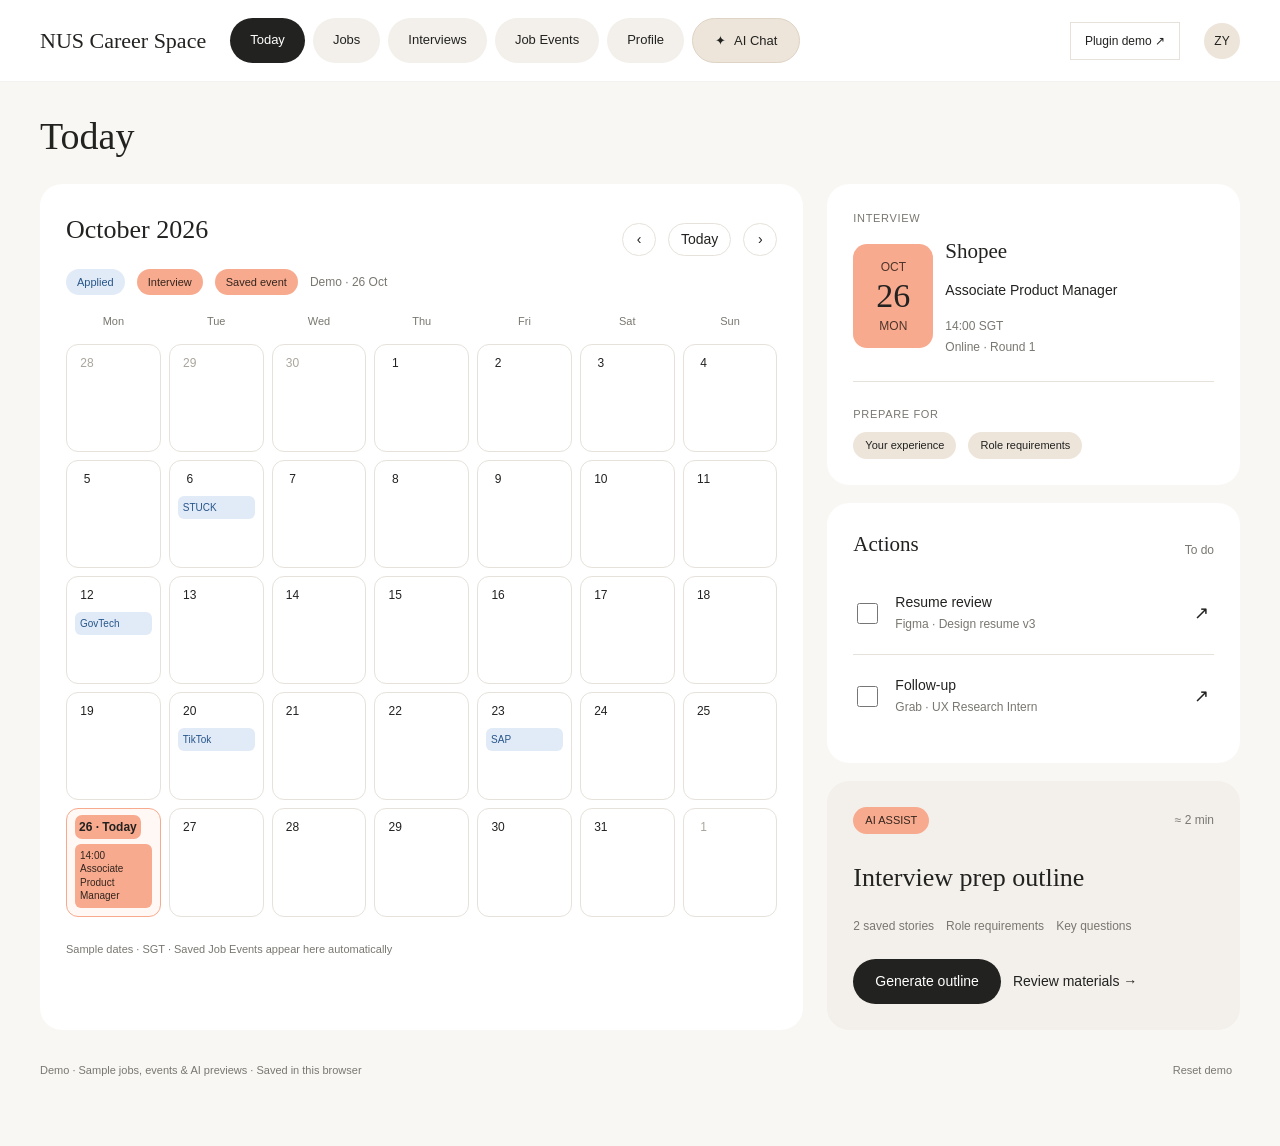
==== commit d1816b94: "Add resume previews, saved-event calendar sync and peach accents" ====
--- a/NUS Career Space.html
+++ b/NUS Career Space.html
@@ -8,6 +8,9 @@
 
 /* Editable categories, integrated interview preparation and event filters. */
 .palette-0{background:#f2e8de}.palette-1{background:#e7eee7}.palette-2{background:#ebe7f2}.palette-3{background:#e4ecf4}.job-wrap{background:white;border-radius:19px;overflow:hidden}.job-wrap .job{border-radius:0;box-shadow:none}.job-wrap .job:hover{transform:none;background:#fcfbf8}.move-label{display:flex;align-items:center;gap:10px;border-top:1px solid var(--line);padding:9px 14px;font-size:10px;color:var(--muted)}.move-label select{font-size:11px;padding:5px 8px;min-width:0;flex:1;border:0;background:var(--soft)}.category-edit{padding:3px 8px;border:1px solid #22222015;background:#ffffff80;font-size:16px;min-width:30px}.drop-hint{padding:36px 12px;text-align:center;color:var(--muted);font-size:12px;border:1px dashed #aaa69d;border-radius:14px}.category.drag-over{outline:2px dashed var(--ink);outline-offset:3px}.job-wrap.dragging{opacity:.5}.table-job{text-align:left;background:transparent;padding:0;border-radius:0}.interview-switcher{display:flex;gap:12px;overflow-x:auto;margin:0 0 24px;padding:4px 0 8px}.interview-switcher button{display:grid;gap:4px;text-align:left;min-width:230px;max-width:310px;border-radius:16px;border:1px solid var(--line);background:white;padding:16px 20px}.interview-switcher button.active{border-color:var(--ink);background:var(--beige)}.interview-switcher button span{font-size:12px;overflow-wrap:anywhere}.interview-switcher button small{font-size:10px}.interview-questions{border-top:1px solid var(--line);margin-top:24px;padding-top:24px}.question-answer-list{display:grid;gap:14px;margin-top:18px}.question-answer{border:1px solid var(--line);border-radius:16px;padding:20px;background:#fff}.question-answer h3{font-family:inherit;font-size:16px;font-weight:600;line-height:1.5;margin:12px 0 16px}.answer-hint{background:var(--paper);padding:16px;border-radius:12px}.answer-hint p{font-size:13px;margin:0 0 10px}.block-note{display:block;margin-top:12px}.advisor-link{display:inline-flex;padding:11px 15px;background:var(--beige);border-radius:12px;font-size:12px;font-weight:600}.event-filters{margin:0 0 26px;padding:14px;background:white;border-radius:18px}.event-filters .label{margin:0 8px}.event-filters button{padding:9px 18px;border:1px solid var(--line);background:white}.event-filters button.active{background:var(--ink);color:white;border-color:var(--ink)}.filter-separator{width:1px;height:24px;background:var(--line);margin:0 6px}.form-error{font-size:12px;color:#9a402b;margin:0}dialog input[type=date],dialog input[type=time]{width:100%;padding:12px;border:1px solid var(--line);border-radius:12px;background:var(--paper)}.category .row h3{overflow-wrap:anywhere;min-width:0}.category>.row{align-items:flex-start}.interview-shell .prep h3{overflow-wrap:anywhere}@media(min-width:1151px){.columns{grid-template-columns:repeat(4,minmax(0,1fr))}}@media(max-width:600px){.event-filters{gap:8px}.event-filters button{padding:8px 14px}.interview-switcher button{min-width:210px}.question-answer{padding:16px}}
+
+/* Peach accents, month calendar, and Notion-style material preview. */
+:root{--peach:#F8AA8E;--peach-soft:#fff1eb}.datebox{background:var(--peach);color:var(--ink)}.datebox small{color:#4e342b}.attention,.badge.Interview,.badge.Event{background:var(--peach);color:#33251e}.calendar-nav{border:1px solid var(--line);padding:5px 12px;background:#fff;min-width:34px;font-size:14px}.day{cursor:default;min-height:108px}.day-number{border-radius:7px;padding:2px 4px;font-size:12px;background:transparent;min-height:24px;min-width:24px;display:block;margin:-2px 0 4px}.todayday .day-number{background:var(--peach);font-weight:600}.day.todayday{background:#fff8f4;border-color:var(--peach)}.outside-month .day-number{color:#aaa59c}.day .event{width:100%;margin-top:5px;padding:5px;text-align:left;border-radius:6px;overflow-wrap:anywhere;font-size:10px;white-space:normal;line-height:1.35}.day .event.Event{background:#ffddce;color:#4d3429;border-left:3px solid var(--peach)}.day .event.Interview{background:var(--peach);color:#33251e}.calendar-entry-row{display:grid;gap:8px;text-align:left;width:100%;padding:16px;border-radius:14px;margin-top:10px}.calendar-entry-row .badge{justify-self:start}.answer-hint{border-left:3px solid var(--peach)}.file-open{width:100%;background:transparent;border-radius:0;text-align:left;padding:18px 0;gap:12px}.file-open:hover{background:var(--peach-soft)}.file-open>span:first-child{min-width:0}.file-open b{overflow-wrap:anywhere}.preview-arrow{flex-shrink:0;background:var(--soft);border-radius:50%;display:grid;place-items:center;width:30px;height:30px}.profile-peek-open{padding-right:700px}.profile-peek-open .profile{grid-template-columns:1fr}.file-preview-panel{position:fixed;top:82px;right:0;bottom:0;width:660px;z-index:35;background:var(--soft);border-left:1px solid var(--line);box-shadow:-12px 0 50px #22222012;display:flex;flex-direction:column}.file-preview-header{padding:22px 26px;background:#fff;border-bottom:1px solid var(--line);display:flex;align-items:flex-start;justify-content:space-between;gap:18px}.file-preview-header h2{font-family:inherit;font-size:20px;font-weight:500;margin:8px 0 0;overflow-wrap:anywhere}.file-preview-header .close{flex-shrink:0}.file-preview-body{flex:1;min-height:0;overflow:auto;padding:24px}.resume-paper{background:#fff;border:1px solid #e2ded7;box-shadow:0 4px 16px #22222008;max-width:600px;margin:auto;min-height:780px;padding:44px;color:#222;font:12px/1.6 Arial,sans-serif}.resume-sample-label{font-size:8px;letter-spacing:.14em;color:#8a6c60;border-bottom:2px solid var(--peach);padding-bottom:8px;margin-bottom:24px}.resume-paper h2{font:700 30px Arial,sans-serif;margin:0 0 6px}.resume-paper .resume-subtitle{font-size:12px;color:#68645f}.resume-paper h3{font:700 11px Arial,sans-serif;letter-spacing:.12em;text-transform:uppercase;border-bottom:1px solid #ddd6cf;padding:0 0 6px;margin:25px 0 12px}.resume-paper p{font-size:12px}.resume-paper hr{border:0;border-top:1px solid #ddd}.resume-item{margin:0 0 18px}.resume-item b{display:block;font-size:12px}.resume-item span{font-size:10px;color:#777}.resume-item ul{padding-left:16px;margin:10px 0}.resume-item li{margin:6px 0}.resume-paper footer{border-top:1px solid #e5dfd7;padding-top:12px;margin-top:30px;font-size:9px;color:#888}.preview-empty{padding:36px 16px;text-align:left}.preview-loading{text-align:center;padding:80px 20px;color:var(--muted)}.pdf-preview{border:0;display:block;width:100%;height:calc(100vh - 250px);min-height:440px;background:#fff}.image-preview{width:100%;height:auto;display:block;background:white}.local-file-note{display:flex;align-items:center;gap:10px;flex-wrap:wrap;margin-bottom:16px}.local-file-note a{font-size:12px;margin-left:auto}.preview-empty small{line-height:1.6}.plugin .label{color:#665044}.plugin>.pill{background:var(--peach)}@media(max-width:1150px){.file-preview-panel{width:560px}.profile-peek-open{padding-right:590px}.resume-paper{padding:30px}}@media(max-width:900px){.file-preview-panel{top:112px;width:min(620px,94vw)}.profile-peek-open{padding-right:24px}}@media(max-width:600px){.file-preview-panel{top:112px;width:96vw}.file-preview-header{padding:18px}.file-preview-body{padding:14px}.resume-paper{padding:28px 22px;min-height:700px}.calendar .day{min-height:80px;padding:4px}.calendar .day-number{font-size:10px;margin:0}.calendar .event{font-size:8px;padding:3px}.calendar-nav{padding:5px 10px}.today>.card h2{font-size:22px;margin-bottom:12px}}
 </style></head><body><header id="header"></header><main id="app"></main><div id="toast" role="status"></div><div id="celebration" aria-hidden="true"></div><script>const $=s=>document.querySelector(s),esc=s=>String(s??'').replace(/[&<>"']/g,c=>({'&':'&amp;','<':'&lt;','>':'&gt;','"':'&quot;',"'":'&#39;'}[c]));
 const BASE_CATS=['Design','Research','Product','Engineering'];let cats=[...BASE_CATS];const states=['Saved','Applied','Interview','Offer'];
 const rows=[['Figma','Product Designer Intern','Singapore','Saved','https://www.figma.com/careers/'],['STUCK','Experience Designer','Singapore','Applied','https://www.stuck.sg/'],['Canva','Visual Design Intern','Remote','Interview','https://www.canva.com/careers/'],['Dyson','Industrial Design Intern','Singapore','Saved','https://careers.dyson.com/'],['IDEO','Interaction Design Intern','Shanghai','Applied','https://www.ideo.com/careers'],['frog','Experience Design Intern','Shanghai','Offer','https://www.frog.co/careers'],['Grab','UX Research Intern','Singapore','Saved','https://www.grab.careers/'],['GovTech','Design Research Intern','Singapore','Applied','https://www.tech.gov.sg/careers/'],['NUS','Research Assistant','Singapore','Interview','https://careers.nus.edu.sg/NUS/'],['Tencent','User Research Intern','Shanghai','Saved','https://careers.tencent.com/'],['Microsoft','HCI Research Intern','Remote','Applied','https://careers.microsoft.com/'],['Nielsen Norman','Research Intern','Remote','Offer','https://www.nngroup.com/'],['Shopee','Associate Product Manager','Singapore','Interview','https://careers.shopee.sg/'],['TikTok','Product Intern','Singapore','Applied','https://lifeattiktok.com/'],['Sea','Product Operations Intern','Singapore','Interview','https://career.sea.com/'],['ByteDance','Product Strategy Intern','Shanghai','Saved','https://joinbytedance.com/'],['SAP','Product Management Intern','Remote','Applied','https://jobs.sap.com/'],['Xiaohongshu','Product Intern','Shanghai','Offer','https://job.xiaohongshu.com/'],['Google','Software Engineering Intern','Singapore','Saved','https://www.google.com/about/careers/applications/'],['Open Government Products','Frontend Intern','Singapore','Applied','https://careers.open.gov.sg/'],['Shopify','Frontend Developer Intern','Remote','Interview','https://www.shopify.com/careers'],['Alibaba','Software Engineer Intern','Shanghai','Saved','https://www.alibabagroup.com/en-US/careers'],['NVIDIA','AI Engineering Intern','Singapore','Applied','https://www.nvidia.com/en-us/about-nvidia/careers/'],['GitLab','Software Engineering Intern','Remote','Offer','https://about.gitlab.com/jobs/']];
@@ -18,10 +21,12 @@
 const badge=j=>`<span class="badge ${j.status}">${j.status}</span>`;
 const ext=(url,label)=>`<a href="${esc(url)}" target="_blank" rel="noopener noreferrer">${label} ↗</a>`;
 function task(id,title,sub,link){return `<div class="todo"><input type="checkbox" id="${id}" data-task="${id}" ${data.tasks[id]?'checked':''}><label for="${id}">${title}${sub?`<br><small>${sub}</small>`:''}</label>${link?`<a href="${link}" aria-label="Open ${title}">↗</a>`:''}</div>`}
+let profilePreviewId=null,previewObjectUrl=null,previewReturn=null,calendarMonth='2026-10';
 let chatOpen=false,chatDraft='',chatMessages=[],chatFocusReturn=null;
 function header(page){$('#header').innerHTML=`<a class="brand" href="#today">NUS Career Space</a><nav aria-label="Main navigation">${['Today','Jobs','Interviews','Job Events','Profile'].map(t=>`<a href="#${t.toLowerCase().replace(' ','-')}" class="${page===t.toLowerCase().replace(' ','-')?'active':''}">${t}</a>`).join('')}<button class="nav-chat" id="chat-toggle" aria-controls="career-chat" aria-expanded="${chatOpen}"><span aria-hidden="true">✦</span> AI Chat</button></nav><a class="capture" href="#plugin">Plugin demo ↗</a><span class="avatar">ZY</span>`;$('#chat-toggle').onclick=()=>toggleChat();}
-function render(){const page=location.hash.slice(1)||'today';header(page);$('#app').className='shell'+(selected&&page==='jobs'?' with-drawer':'')+(page==='interviews'?' interview-shell':'');const pages={today:today,jobs:jobs,interviews:interviews,'job-events':events,profile:profile,plugin:plugin};$('#app').innerHTML=(pages[page]||today)()+`<div class="footnote row between"><span>Demo · Sample jobs, events & AI previews · Saved in this browser</span><button class="quiet" data-action="reset">Reset demo</button></div>`;bind();if(selected&&page==='jobs')drawer();}
-function today(){let events={6:['Applied','STUCK'],12:['Applied','GovTech'],20:['Applied','TikTok'],23:['Applied','SAP'],26:['Interview','14:00 Shopee']};data.interviews.filter(it=>it.date.startsWith('2026-10-')).forEach(it=>{let n=Number(it.date.slice(-2));events[n]=['Interview',it.time+' '+it.company,it.id]});return `<h1>Today</h1><div class="today"><section class="card"><div class="row between"><h2>October 2026</h2><small>Today · 25 Oct</small></div><div class="row" style="margin-bottom:18px"><span class="badge Applied">Applied</span><span class="badge Interview">Interview</span></div><div class="calendar">${['Mon','Tue','Wed','Thu','Fri','Sat','Sun'].map(d=>`<div class="dayname">${d}</div>`).join('')}${Array.from({length:35},(_,i)=>{let n=i-2,day=n<1?n+30:n>31?1:n,e=events[n];return `<button class="day ${n===25?'todayday':''}" data-calendar="${e?e[0]:''}" data-day="${n}" data-interview-id="${e?.[2]||''}" aria-label="October ${day}${e?' '+e.join(' '):''}">${day}${n===25?' · Today':''}${e?`<span class="event ${e[0]}">${e[0]}<br>${esc(e[1])}</span>`:''}</button>`}).join('')}</div><div class="footnote">Application dates are illustrative · SGT</div></section><aside class="stack"><div>${interviewContext()}</div><section class="card"><div class="row between"><h3>Actions</h3><small>To do</small></div>${task('resume-review','Resume review','Figma · Design resume v3','#profile')}${task('follow-up','Follow-up','Grab · UX Research Intern','#jobs')}${data.reading?task('reading-action','Use one idea from your reading','Your saved note','#profile'):''}</section><section class="card soft"><div class="row between"><span class="pill">AI ASSIST</span><small>≈ 2 min</small></div><h2 class="sectiongap">${activeInterview().outline?'Your outline is ready':'Interview prep outline'}</h2><div class="row wrap"><small>2 saved stories</small><small>Role requirements</small><small>Key questions</small></div><div class="row sectiongap"><button class="primary" data-action="${activeInterview().outline?'outline':'generate'}">${activeInterview().outline?'View outline':'Generate outline'}</button><a href="#interviews">Review materials →</a></div></section></aside></div>`}
+function render(){const page=location.hash.slice(1)||'today';header(page);$('#app').className='shell'+(selected&&page==='jobs'?' with-drawer':'')+(page==='interviews'?' interview-shell':'')+(page==='profile'&&profilePreviewId?' profile-peek-open':'');const pages={today:today,jobs:jobs,interviews:interviews,'job-events':events,profile:profile,plugin:plugin};$('#app').innerHTML=(pages[page]||today)()+`<div class="footnote row between"><span>Demo · Sample jobs, events & AI previews · Saved in this browser</span><button class="quiet" data-action="reset">Reset demo</button></div>`;bind();if(selected&&page==='jobs')drawer();if(page==='profile'&&profilePreviewId)renderFilePreview();}
+function calendarEntries(){const entries=[{id:'applied-stuck',date:'2026-10-06',type:'Applied',company:'STUCK'},{id:'applied-govtech',date:'2026-10-12',type:'Applied',company:'GovTech'},{id:'applied-tiktok',date:'2026-10-20',type:'Applied',company:'TikTok'},{id:'applied-sap',date:'2026-10-23',type:'Applied',company:'SAP'}];data.interviews.forEach(it=>entries.push({id:it.id,date:it.date,type:'Interview',company:it.company,title:it.title,time:it.time,location:it.location,round:it.round}));data.savedEvents.forEach(id=>{let e=eventData[id];if(e)entries.push({id:'event-'+id,eventId:id,date:'2026-'+(e[1]==='OCT'?'10':'11')+'-'+e[0],type:'Event',title:e[2],category:e[4],location:['Singapore','Online','Singapore','Online','Singapore','Singapore'][id]})});return entries}
+function today(){let date=new Date(calendarMonth+'-01T12:00:00'),start=new Date(date),offset=(date.getDay()+6)%7;start.setDate(1-offset);let count=Math.ceil((offset+new Date(date.getFullYear(),date.getMonth()+1,0).getDate())/7)*7,entries=calendarEntries();return `<h1>Today</h1><div class="today"><section class="card"><div class="row between wrap"><h2>${date.toLocaleDateString('en-GB',{month:'long',year:'numeric'})}</h2><div class="row"><button class="calendar-nav" data-calendar-month="-1" aria-label="Previous month">‹</button><button class="calendar-nav" data-calendar-month="0">Today</button><button class="calendar-nav" data-calendar-month="1" aria-label="Next month">›</button></div></div><div class="row wrap" style="margin-bottom:18px"><span class="badge Applied">Applied</span><span class="badge Interview">Interview</span><span class="badge Event">Saved event</span><small>Demo · 26 Oct</small></div><div class="calendar">${['Mon','Tue','Wed','Thu','Fri','Sat','Sun'].map(d=>`<div class="dayname">${d}</div>`).join('')}${Array.from({length:count},(_,i)=>{let d=new Date(start);d.setDate(start.getDate()+i);let key=[d.getFullYear(),String(d.getMonth()+1).padStart(2,'0'),String(d.getDate()).padStart(2,'0')].join('-'),items=entries.filter(e=>e.date===key),isToday=key==='2026-10-26';return `<div class="day ${isToday?'todayday':''} ${d.getMonth()!==date.getMonth()?'outside-month':''}"><button class="day-number" data-calendar data-date="${key}" aria-label="${d.toLocaleDateString('en-GB',{day:'numeric',month:'long',year:'numeric'})}">${d.getDate()}${isToday?' · Today':''}</button>${items.map(e=>`<button class="event ${e.type}" data-calendar data-date="${key}" data-entry="${esc(e.id)}" aria-label="${esc(e.type+' · '+(e.title||e.company))}">${e.type==='Interview'?esc(e.time)+' ':''}${esc(e.title||e.company)}</button>`).join('')}</div>`}).join('')}</div><div class="footnote">Sample dates · SGT · Saved Job Events appear here automatically</div></section><aside class="stack"><div>${interviewContext()}</div><section class="card"><div class="row between"><h3>Actions</h3><small>To do</small></div>${task('resume-review','Resume review','Figma · Design resume v3','#profile')}${task('follow-up','Follow-up','Grab · UX Research Intern','#jobs')}${data.reading?task('reading-action','Use one idea from your reading','Your saved note','#profile'):''}</section><section class="card soft"><div class="row between"><span class="pill attention">AI ASSIST</span><small>≈ 2 min</small></div><h2 class="sectiongap">${activeInterview().outline?'Your outline is ready':'Interview prep outline'}</h2><div class="row wrap"><small>${activeInterview().stories.length} saved stories</small><small>Role requirements</small><small>Key questions</small></div><div class="row sectiongap"><button class="primary" data-action="${activeInterview().outline?'outline':'generate'}">${activeInterview().outline?'View outline':'Generate outline'}</button><a href="#interviews">Review materials →</a></div></section></aside></div>`}
 function filtered(){return data.jobs.filter(j=>(!query||`${j.company} ${j.title}`.toLowerCase().includes(query.toLowerCase()))&&(!filters.Category.length||filters.Category.includes(j.category))&&(!filters.Location.length||filters.Location.includes(j.location))&&(!filters.Progress.length||filters.Progress.includes(j.status)))}
 function jobcard(j){return `<article class="job-wrap" draggable="true" data-drag-job="${j.id}"><button class="job" data-job="${j.id}"><div class="row between"><span>${esc(j.company)}</span>${badge(j)}</div><h3>${esc(j.title)}</h3><div class="row between muted"><span>${esc(j.category)}</span><span>${esc(j.location)}</span></div></button><label class="move-label">Move to<select data-move-job="${j.id}" aria-label="Move ${esc(j.company)} to category">${cats.map(c=>`<option value="${esc(c)}" ${j.category===c?'selected':''}>${esc(c)}</option>`).join('')}</select></label></article>`}
 function jobs(){let list=filtered();return `<div class="row between"><h1>Jobs</h1><div class="row"><small>${data.jobs.length} tracked roles</small><span class="badge Applied">${data.jobs.filter(j=>j.status==='Applied').length} Applied</span><span class="badge Interview">${data.jobs.filter(j=>j.status==='Interview').length} Interview</span></div></div><div class="toolbar"><button data-action="add-category">+ Category</button><input id="jobsearch" type="search" placeholder="Search roles or companies" aria-label="Search roles or companies" value="${esc(query)}"><span class="spacer"></span><div class="seg" aria-label="Job view"><button data-view="columns" class="${view==='columns'?'active':''}">Columns</button><button data-view="table" class="${view==='table'?'active':''}">Table</button></div></div><div class="jobs-layout"><aside class="filters"><div class="row between"><small>FILTERS</small><button class="quiet" data-action="clearfilters">Clear</button></div>${Object.entries({Category:cats,Location:['Singapore','Shanghai','Remote'],Progress:states}).map(([k,vals])=>`<fieldset><legend>${k}</legend>${vals.map(v=>`<label><input type="checkbox" data-filter="${k}" value="${esc(v)}" ${filters[k].includes(v)?'checked':''}>${esc(v)}</label>`).join('')}</fieldset>`).join('')}</aside><section class="results">${view==='columns'?`<p class="footnote" style="margin:0 0 12px">Drag a role between categories, or use Move to.</p><div class="columns">${cats.filter(c=>!filters.Category.length||filters.Category.includes(c)).map(c=>`<section class="category palette-${cats.indexOf(c)%4}" data-drop-category="${cats.indexOf(c)}"><div class="row between"><h3 style="margin:0">${esc(c)}</h3><div class="row"><small>${list.filter(j=>j.category===c).length}</small><button class="category-edit" data-rename-category="${cats.indexOf(c)}" aria-label="Rename ${esc(c)} category">✎</button></div></div>${list.filter(j=>j.category===c).map(jobcard).join('')||'<div class="drop-hint">Drop a role here</div>'}</section>`).join('')}</div>`:!list.length?'<div class="card empty">No roles match these filters.<br><button data-action="clearfilters">Clear filters</button></div>':`<div class="tablewrap"><table><thead><tr><th>ROLE / COMPANY</th><th>CATEGORY</th><th>LOCATION</th><th>PROGRESS</th></tr></thead><tbody>${list.map(j=>`<tr><td><button class="table-job" data-job="${j.id}"><b>${esc(j.title)}</b><br><small>${esc(j.company)}</small></button></td><td><select data-move-job="${j.id}" aria-label="Move ${esc(j.company)} to category">${cats.map(c=>`<option value="${esc(c)}" ${j.category===c?'selected':''}>${esc(c)}</option>`).join('')}</select></td><td>${esc(j.location)}</td><td>${badge(j)}</td></tr>`).join('')}</tbody></table></div>`}</section></div>`}
@@ -31,8 +36,8 @@
 function interviewFiles(){let fs=data.files.filter(f=>f.category===(data.jobs.find(j=>j.id===activeInterview().jobId)?.category||'Product'));return ['Resume','Portfolio'].map(type=>`<label class="field sectiongap">${type}<select data-material="${type}">${data.files.filter(f=>f.type===type).map(f=>`<option ${activeInterview()['interview'+type]===f.name||(!activeInterview()['interview'+type]&&f===fs.find(x=>x.type===type))?'selected':''}>${esc(f.name)}</option>`).join('')}</select></label>`).join('')}
 const likelyQuestions=[['Collaboration','Tell me about a disagreement in your team.'],['Product thinking','How would you prioritise a product improvement?'],['Problem solving','When did research change your original approach?']];
 function questionAnswers(){return `<div class="question-answer-list">${likelyQuestions.map(([tag,q],i)=>{let ids=activeInterview().stories,story=ids.length?stories[ids.includes(i===2?1:0)?(i===2?1:0):ids[0]]:null;let hint=["Set the context → Explain what you personally did → Describe the outcome.","Name the user problem → Compare impact and effort → Explain how you would test the choice.","Initial assumption → What you heard or observed → How you changed the approach."][i];return `<article class="question-answer"><span class="pill">${tag}</span><h3>${q}</h3><div class="answer-hint"><div class="label">Suggested answer approach</div><p>${hint}</p>${story?`<small>Try: ${esc(story.title)}</small>`:'<small>Choose an experience to make this answer your own.</small>'}</div></article>`}).join('')}</div>`}
-function interviewResearch(){let state=activeInterview().researchState||'idle';return `<div class="interview-questions"><div class="row between"><h3>Questions & answer ideas</h3><span class="pill">AI PREVIEW</span></div>${state==='idle'?`<button data-action="collect-interview">Find likely questions →</button><small class="block-note">Demo · No live web search</small>`:state==='loading'?'<div class="row"><div class="spinner" style="margin:0;width:20px;height:20px"></div>Preparing question & answer cards…</div>':`${questionAnswers()}<details><summary>Sources & context</summary><p class="footnote">Illustrative prompts, not verified company interview reports. Use these sources to research the role.</p>${ext('https://careers.nus.edu.sg/NUS/','NUS career resources')}</details><small>Demo suggestions · Keep your own wording</small>`}</div>`}
-function calendarPopover(anchor){document.querySelector('.calendar-popover')?.remove();let n=+anchor.dataset.day,it=data.interviews.find(x=>x.id===anchor.dataset.interviewId),company=it?.company||({6:'STUCK',12:'GovTech',20:'TikTok',23:'SAP'})[n],pop=document.createElement('div');pop.className='calendar-popover';pop.setAttribute('role','dialog');pop.setAttribute('aria-label','Calendar event details');pop.innerHTML=`<div class="row between"><span class="label">${n<1?'September':n>31?'November':'October'} ${n<1?n+30:n>31?1:n}, 2026</span><button class="close" aria-label="Close event">×</button></div>${company?`<span class="badge ${it?'Interview':'Applied'}">${it?'Interview':'Applied'}</span><h3 class="sectiongap">${esc(company)}</h3><p>${it?esc(it.title):'Application recorded'}</p><div class="calendar-facts"><span>Time</span><b>${it?esc(it.time)+' SGT':'All day'}</b><span>${it?'Location':'Record'}</span><b>${it?esc(it.location)+' · '+esc(it.round):'Illustrative application date'}</b></div><button class="primary wide sectiongap" data-event-open>${it?'Prepare for interview →':'View application →'}</button>`:'<h3 class="sectiongap">No scheduled events</h3><small>Your calendar is clear for this day.</small>'}`;document.body.append(pop);let r=anchor.getBoundingClientRect(),w=pop.offsetWidth,x=r.right+12;if(x+w>innerWidth-12)x=Math.max(12,r.left-w-12);pop.style.left=x+'px';pop.style.top=Math.max(12,Math.min(r.top,innerHeight-pop.offsetHeight-12))+'px';pop.querySelector('.close').onclick=()=>pop.remove();pop.querySelector('[data-event-open]')?.addEventListener('click',()=>{pop.remove();if(it){currentInterviewId=it.id;prepStep='home';location.hash='interviews';render()}else{selected=data.jobs.find(j=>j.company===company)?.id;location.hash='jobs';render()}});pop.querySelector('.close').focus();setTimeout(()=>{function outside(e){if(!pop.isConnected){document.removeEventListener('pointerdown',outside);return}if(!pop.contains(e.target)&&!anchor.contains(e.target)){pop.remove();document.removeEventListener('pointerdown',outside)}}document.addEventListener('pointerdown',outside)},0)}
+function interviewResearch(){let state=activeInterview().researchState||'idle';return `<div class="interview-questions"><div class="row between"><h3>Questions & answer ideas</h3><span class="pill attention">AI PREVIEW</span></div>${state==='idle'?`<button data-action="collect-interview">Find likely questions →</button><small class="block-note">Demo · No live web search</small>`:state==='loading'?'<div class="row"><div class="spinner" style="margin:0;width:20px;height:20px"></div>Preparing question & answer cards…</div>':`${questionAnswers()}<details><summary>Sources & context</summary><p class="footnote">Illustrative prompts, not verified company interview reports. Use these sources to research the role.</p>${ext('https://careers.nus.edu.sg/NUS/','NUS career resources')}</details><small>Demo suggestions · Keep your own wording</small>`}</div>`}
+function calendarPopover(anchor){document.querySelector('.calendar-popover')?.remove();let key=anchor.dataset.date,entries=calendarEntries().filter(e=>e.date===key),entry=entries.find(e=>e.id===anchor.dataset.entry),pop=document.createElement('div');pop.className='calendar-popover';pop.setAttribute('role','dialog');pop.setAttribute('aria-label','Calendar event details');let content=entry?`<span class="badge ${entry.type}">${entry.type==='Event'?'Saved event':entry.type}</span><h3 class="sectiongap">${esc(entry.title||entry.company)}</h3>${entry.company&&entry.title?`<p>${esc(entry.company)}</p>`:''}<div class="calendar-facts"><span>Time</span><b>${entry.time?esc(entry.time)+' SGT':'All day'}</b><span>Location</span><b>${esc(entry.location||'Application record')}</b>${entry.round?`<span>Round</span><b>${esc(entry.round)}</b>`:''}</div><button class="primary wide sectiongap" data-open-entry="${esc(entry.id)}">${entry.type==='Interview'?'Prepare for interview →':entry.type==='Event'?'View job events →':'View application →'}</button>${entry.type==='Event'?`<button class="quiet wide sectiongap" data-unsave-calendar="${entry.eventId}">Remove from saved events</button>`:''}`:entries.length?entries.map(e=>`<button class="calendar-entry-row" data-open-entry="${esc(e.id)}"><span class="badge ${e.type}">${e.type}</span><b>${esc(e.title||e.company)}</b><small>${esc(e.time||'All day')}</small></button>`).join(''):'<h3 class="sectiongap">No scheduled events</h3><small>Your calendar is clear for this day.</small>';pop.innerHTML=`<div class="row between" style="margin-bottom:16px"><span class="label">${new Date(key+'T12:00:00').toLocaleDateString('en-GB',{day:'numeric',month:'long',year:'numeric'})}</span><button class="close" aria-label="Close event">×</button></div>${content}`;document.body.append(pop);let r=anchor.getBoundingClientRect(),w=pop.offsetWidth,x=r.right+12;if(x+w>innerWidth-12)x=Math.max(12,r.left-w-12);pop.style.left=x+'px';pop.style.top=Math.max(12,Math.min(r.top,innerHeight-pop.offsetHeight-12))+'px';pop.querySelector('.close').onclick=()=>{pop.remove();anchor.focus()};pop.querySelectorAll('[data-open-entry]').forEach(b=>b.onclick=()=>{let e=entries.find(e=>e.id===b.dataset.openEntry);pop.remove();if(e.type==='Interview'){currentInterviewId=e.id;prepStep='home';location.hash='interviews';render()}else if(e.type==='Event'){eventOnly=true;eventTopics=[];eventSingapore=false;location.hash='job-events';render()}else{selected=data.jobs.find(j=>j.company===e.company)?.id;location.hash='jobs';render()}});pop.querySelector('[data-unsave-calendar]')?.addEventListener('click',e=>{data.savedEvents=data.savedEvents.filter(id=>id!==Number(e.target.dataset.unsaveCalendar));save();pop.remove();render();toast('Removed from calendar')});pop.querySelector('.close').focus();setTimeout(()=>{function outside(e){if(!pop.isConnected){document.removeEventListener('pointerdown',outside);return}if(!pop.contains(e.target)&&!anchor.contains(e.target)){pop.remove();document.removeEventListener('pointerdown',outside)}}document.addEventListener('pointerdown',outside)},0)}
 function interviews(){let it=activeInterview();if(prepStep==='home')return `<div class="row between wrap"><h1>Interviews</h1><button class="primary" data-action="add-interview">+ Add interview</button></div><div class="interview-switcher" aria-label="Your interviews">${data.interviews.map(item=>`<button data-select-interview="${item.id}" class="${item.id===it.id?'active':''}"><b>${esc(item.company)}</b><span>${esc(item.title)}</span><small>${esc(item.date)} · ${esc(item.time)} SGT</small></button>`).join('')}</div><div class="prep"><div class="stack"><section class="card"><span class="pill">${esc(it.date)} · ${esc(it.round)}</span><h2 class="sectiongap">Prepare for this role</h2><h3>${esc(it.company)} · ${esc(it.title)}</h3>${interviewResearch()}<div class="row wrap sectiongap"><button class="primary" data-step="choose">Prepare materials →</button>${it.outline?'<button data-step="outline">View prep outline</button>':''}${it.reflection?'<button data-step="reflection">View reflection</button>':''}</div></section></div><aside class="stack">${interviewContext()}<section class="card soft"><h3>Mock interview</h3>${ext('https://www.vmock.com/nus','Practice with VMock')}</section></aside></div>`;
 let main='';if(prepStep==='choose')main=`<h2>Choose your experiences</h2><p class="muted">Use the stories you want to tell.</p><div class="stack">${stories.map((s,i)=>`<label class="choice"><input type="checkbox" data-story="${i}" ${activeInterview().stories.includes(i)?'checked':''}><div><h3>${s.title}</h3><span class="pill">${s.tags}</span><p class="muted sectiongap">${s.text}</p></div></label>`).join('')}</div><button class="primary sectiongap" data-step="materials" ${!activeInterview().stories.length?'disabled':''}>Continue · ${activeInterview().stories.length} selected →</button>`;
 if(prepStep==='materials')main=`<h2>Prepare your materials</h2><section class="card"><div class="label">Selected experiences</div>${activeInterview().stories.map(i=>`<p>✓ ${stories[i].title}</p>`).join('')}<button class="quiet" data-step="choose">Change experiences</button><hr class="divider"><span class="pill">AI file match · Preview</span>${interviewFiles()}<p class="footnote">Keep your own wording. These materials stay yours.</p></section><button class="primary sectiongap" data-action="generate">Generate prep outline →</button>`;
@@ -41,15 +46,15 @@
 if(prepStep==='reflection'){let r=activeInterview().reflection||{};main=`<h2>After the interview</h2><form id="reflection" class="card stack">${[['questions','Questions asked'],['used','Stories used'],['change','One change for next time']].map(([k,l])=>`<label class="field">${l}<textarea name="${k}" placeholder="Your notes…">${esc(r[k]||'')}</textarea></label>`).join('')}<label class="field">Did this preparation help?<select name="helpful"><option value="">Choose</option>${['Yes','Partly','Not yet'].map(v=>`<option ${r.helpful===v?'selected':''}>${v}</option>`).join('')}</select></label><button class="primary">Save reflection</button>${activeInterview().reflection?'<small>Saved in this browser · Your wording is preserved</small>':''}</form>`;}
 return `<div class="interview-backbar"><a class="back interview-back" href="#interviews" data-step="home"><span aria-hidden="true">←</span> Back to Interviews</a>${['materials','outline','reflection'].includes(prepStep)?`<button class="previous-step" data-step="${({materials:'choose',outline:'materials',reflection:'outline'})[prepStep]}">← Previous step</button>`:''}</div><h1>Interview preparation</h1>${steps()}<div class="prep"><section>${main}</section><aside class="stack" style="align-content:start">${interviewContext()}${prepStep==='outline'?`<section class="card"><h3>Ready to bring</h3><p>${esc(activeInterview().interviewResume||'Choose a resume in Materials')}</p><p>${esc(activeInterview().interviewPortfolio||'Choose a portfolio in Materials')}</p></section>`:''}</aside></div>`}
 const eventData=[['28','OCT','Design Portfolio Clinic','Career workshop','Design','Portfolio feedback'],['30','OCT','Research Careers Panel','Employer panel','Research','Research interests'],['03','NOV','Internship Networking','Networking','Product','Singapore internships'],['05','NOV','Product Careers Session','Career talk','Product','Product interests'],['07','NOV','Interview Practice Lab','Workshop','Design','Upcoming interview'],['10','NOV','Technology Career Fair','Career fair','Engineering','Technology interests']];
-function events(){let locations=['Singapore','Online','Singapore','Online','Singapore','Singapore'],list=eventData.map((e,i)=>({e,i,location:locations[i]})).filter(({e,i,location})=>(!eventOnly||data.savedEvents.includes(i))&&(!eventTopics.length||eventTopics.includes(e[4]))&&(!eventSingapore||location==='Singapore'));return `<div class="row between"><h1>Job Events</h1><button data-action="saved-events">${eventOnly?'Show all':'Saved events'}</button></div><div class="event-filters row wrap" aria-label="Event filters"><span class="label">Filter</span><button data-event-filter="all" aria-pressed="${!eventTopics.length&&!eventSingapore}" class="${!eventTopics.length&&!eventSingapore?'active':''}">All</button>${['Design','Research'].map(t=>`<button data-event-filter="${t}" aria-pressed="${eventTopics.includes(t)}" class="${eventTopics.includes(t)?'active':''}">${t}</button>`).join('')}<span class="filter-separator"></span><button data-event-filter="Singapore" aria-pressed="${eventSingapore}" class="${eventSingapore?'active':''}">Singapore</button><small>${list.length} events</small></div><div class="events">${list.map(({e,i,location})=>`<section class="card"><div class="row between"><div class="datebox"><small>${e[1]}</small><b>${e[0]}</b></div><span class="pill">${e[3]}</span></div><h3>${e[2]}</h3><div class="row wrap"><span class="pill">${e[4]}</span><small>${location}</small></div><div class="row wrap"><button data-event="${i}" class="${data.savedEvents.includes(i)?'primary':''}">${data.savedEvents.includes(i)?'✓ Saved':'Save event'}</button><button class="quiet" data-calendar-download="${i}">Add to calendar ↗</button></div><small>Sample event · NUS Career Space demo</small></section>`).join('')||'<div class="card empty">No events match.<br><button data-action="clear-event-filters">Clear filters</button></div>'}</div>`}
-function profile(){return `<div class="row between"><h1>Profile</h1><button class="primary" data-action="upload">Upload material +</button></div><div class="card row between" style="margin-bottom:24px"><div><h3>Zi Yean</h3><small>NUS student · Singapore</small></div><div class="row wrap"><span class="pill">Design</span><span class="pill">Research</span><span class="pill">Internship</span></div></div><div class="profile">${['Resume','Portfolio'].map(t=>`<section class="card"><div class="row between"><h2>${t==='Resume'?'Resumes':'Portfolios'}</h2><small>${data.files.filter(f=>f.type===t).length} versions</small></div>${data.files.filter(f=>f.type===t).map((f)=>`<div class="file row between"><div><b>${esc(f.name)}</b><small>${esc(f.category)} · ${f.uploaded?'Uploaded locally':f.date+' · Sample'}</small></div><span class="pill">${esc(f.category)}</span></div>`).join('')}</section>`).join('')}</div><details class="card sectiongap"><summary>My experiences <small>· ${stories.length} stories</small></summary><div class="profile sectiongap">${stories.map(s=>`<section class="card soft"><h3>${s.title}</h3><span class="pill">${s.tags}</span><p class="muted sectiongap">${s.text}</p></section>`).join('')}</div></details><details class="card sectiongap"><summary>Experience & learning <small>· Optional</small></summary><p class="sectiongap">Weekly reading → One useful action</p><label class="field">Your reading note<textarea id="readingnote" placeholder="One idea you want to use…">${esc(data.reading||'')}</textarea></label><button class="sectiongap" data-action="reading">Save note & add a task</button><p class="footnote">Your note stays in Profile. A follow-up appears in Today.</p></details>`}
+function events(){let locations=['Singapore','Online','Singapore','Online','Singapore','Singapore'],list=eventData.map((e,i)=>({e,i,location:locations[i]})).filter(({e,i,location})=>(!eventOnly||data.savedEvents.includes(i))&&(!eventTopics.length||eventTopics.includes(e[4]))&&(!eventSingapore||location==='Singapore'));return `<div class="row between"><h1>Job Events</h1><button data-action="saved-events">${eventOnly?'Show all':'Saved events'}</button></div><div class="event-filters row wrap" aria-label="Event filters"><span class="label">Filter</span><button data-event-filter="all" aria-pressed="${!eventTopics.length&&!eventSingapore}" class="${!eventTopics.length&&!eventSingapore?'active':''}">All</button>${['Design','Research'].map(t=>`<button data-event-filter="${t}" aria-pressed="${eventTopics.includes(t)}" class="${eventTopics.includes(t)?'active':''}">${t}</button>`).join('')}<span class="filter-separator"></span><button data-event-filter="Singapore" aria-pressed="${eventSingapore}" class="${eventSingapore?'active':''}">Singapore</button><small>${list.length} events</small></div><div class="events">${list.map(({e,i,location})=>`<section class="card"><div class="row between"><div class="datebox"><small>${e[1]}</small><b>${e[0]}</b></div><span class="pill">${e[3]}</span></div><h3>${e[2]}</h3><div class="row wrap"><span class="pill">${e[4]}</span><small>${location}</small></div><div class="row wrap"><button data-event="${i}" class="${data.savedEvents.includes(i)?'primary':''}">${data.savedEvents.includes(i)?'✓ Saved':'Save event'}</button><button class="quiet" data-calendar-download="${i}">Export .ics ↗</button>${data.savedEvents.includes(i)?`<button class="quiet" data-view-event-calendar="${i}">View in calendar →</button>`:''}</div><small>Sample event · NUS Career Space demo</small></section>`).join('')||'<div class="card empty">No events match.<br><button data-action="clear-event-filters">Clear filters</button></div>'}</div>`}
+function profile(){return `<div class="row between"><h1>Profile</h1><button class="primary" data-action="upload">Upload material +</button></div><div class="card row between" style="margin-bottom:24px"><div><h3>Zi Yean</h3><small>NUS student · Singapore</small></div></div><div class="profile">${['Resume','Portfolio'].map(t=>`<section class="card"><div class="row between"><h2>${t==='Resume'?'Resumes':'Portfolios'}</h2><small>${data.files.filter(f=>f.type===t).length} versions</small></div>${data.files.filter(f=>f.type===t).map((f)=>`<button class="file file-open row between" data-preview-file="${esc(f.id)}"><span><b>${esc(f.name)}</b><small>${esc(f.category)} · ${f.uploaded?'Browser-local file':f.date+' · Sample'}</small></span><span class="preview-arrow" aria-hidden="true">↗</span></button>`).join('')}</section>`).join('')}</div><details class="card sectiongap"><summary>My experiences <small>· ${stories.length} stories</small></summary><div class="profile sectiongap">${stories.map(s=>`<section class="card soft"><h3>${s.title}</h3><span class="pill">${s.tags}</span><p class="muted sectiongap">${s.text}</p></section>`).join('')}</div></details><details class="card sectiongap"><summary>Experience & learning <small>· Optional</small></summary><p class="sectiongap">Weekly reading → One useful action</p><label class="field">Your reading note<textarea id="readingnote" placeholder="One idea you want to use…">${esc(data.reading||'')}</textarea></label><button class="sectiongap" data-action="reading">Save note & add a task</button><p class="footnote">Your note stays in Profile. A follow-up appears in Today.</p></details>`}
 function plugin(){return `<div class="row between" style="margin-bottom:24px"><span class="demo">PLUGIN SIMULATION · Sample employer page</span><a href="#today">Open Workspace →</a></div><div class="plugin-scene"><article class="posting"><div class="row between"><span class="serif" style="font-size:28px">figma</span><small>Careers / Design</small></div><h1>Product Designer Intern</h1><span class="pill">Singapore · Internship</span><hr class="divider"><h3>Design how people create together.</h3><p class="muted">Collaborate with designers, researchers and engineers to build thoughtful product experiences.</p><ul><li>Explore user needs and interaction patterns</li><li>Prototype and test product ideas</li><li>Communicate design decisions clearly</li></ul><p class="footnote">Illustrative JD for this demo. This is not a live vacancy.</p></article><section class="plugin"><div class="row between"><b>NUS Career Space</b><a href="#today"><small>Workspace ↗</small></a></div><hr class="divider">${pluginContent()}</section></div>`}
-function pluginContent(){if(pluginStage==='loading')return '<div class="spinner"></div><h2>Reading this page</h2><p class="muted">Role · Category · Best-fit materials</p><small>Demo AI preview</small>';if(pluginStage==='saved')return `<div class="success">✓</div><h2>Opportunity saved</h2><p>${esc(draft.title)}</p><small>${esc(draft.company)} · ${esc(draft.category)}</small><button class="primary wide sectiongap" data-action="workspace">Open Workspace →</button><button class="wide sectiongap" data-action="capture-again">Save another role</button>`;if(pluginStage==='start')return `<span class="pill">READY TO READ</span><h2>Save opportunity</h2><p class="muted">Read the role and match your materials.</p><button class="primary wide" data-action="read">Read this page</button><details class="sectiongap"><summary>Use another JD</summary><label class="field sectiongap">Job description<textarea id="customjd" placeholder="Role: …&#10;Company: …&#10;Location: …&#10;Description: …"></textarea></label><button class="wide sectiongap" data-action="read-custom">Read pasted JD</button></details>`;return `<span class="pill">✓ READ FROM THIS PAGE</span><h2>Save opportunity</h2><section class="card"><label class="field">Position<input type="text" id="draft-title" value="${esc(draft.title)}"></label><label class="field sectiongap">Company<input type="text" id="draft-company" value="${esc(draft.company)}"></label><label class="field sectiongap">${draft.manual?'Choose category · Could not classify':'AI category · Review or correct'}<select id="draft-category">${cats.map(c=>`<option value="${esc(c)}" ${draft.category===c?'selected':''}>${esc(c)}</option>`).join('')}</select></label></section><div class="label sectiongap">Priority</div><div class="seg">${['Low','Medium','High'].map(v=>`<button data-priority="${v}" class="${pluginPriority===v?'active':''}">${v}</button>`).join('')}</div><section class="card sectiongap"><span class="pill">AI FILE MATCH · PREVIEW</span>${['Resume','Portfolio'].map(t=>`<label class="field sectiongap">${t}<select id="draft-${t.toLowerCase()}">${data.files.filter(f=>f.type===t).map(f=>`<option ${f.category===draft.category?'selected':''}>${esc(f.name)}</option>`).join('')}</select></label>`).join('')}</section><button class="primary wide sectiongap" data-action="save-job">Confirm files & save</button><p class="footnote">Source link included · Review before saving</p>`}
+function pluginContent(){if(pluginStage==='loading')return '<div class="spinner"></div><h2>Reading this page</h2><p class="muted">Role · Category · Best-fit materials</p><small>Demo AI preview</small>';if(pluginStage==='saved')return `<div class="success">✓</div><h2>Opportunity saved</h2><p>${esc(draft.title)}</p><small>${esc(draft.company)} · ${esc(draft.category)}</small><button class="primary wide sectiongap" data-action="workspace">Open Workspace →</button><button class="wide sectiongap" data-action="capture-again">Save another role</button>`;if(pluginStage==='start')return `<span class="pill">READY TO READ</span><h2>Save opportunity</h2><p class="muted">Read the role and match your materials.</p><button class="primary wide" data-action="read">Read this page</button><details class="sectiongap"><summary>Use another JD</summary><label class="field sectiongap">Job description<textarea id="customjd" placeholder="Role: …&#10;Company: …&#10;Location: …&#10;Description: …"></textarea></label><button class="wide sectiongap" data-action="read-custom">Read pasted JD</button></details>`;return `<span class="pill">✓ READ FROM THIS PAGE</span><h2>Save opportunity</h2><section class="card"><label class="field">Position<input type="text" id="draft-title" value="${esc(draft.title)}"></label><label class="field sectiongap">Company<input type="text" id="draft-company" value="${esc(draft.company)}"></label><label class="field sectiongap">${draft.manual?'Choose category · Could not classify':'AI category · Review or correct'}<select id="draft-category">${cats.map(c=>`<option value="${esc(c)}" ${draft.category===c?'selected':''}>${esc(c)}</option>`).join('')}</select></label></section><div class="label sectiongap">Priority</div><div class="seg">${['Low','Medium','High'].map(v=>`<button data-priority="${v}" class="${pluginPriority===v?'active':''}">${v}</button>`).join('')}</div><section class="card sectiongap"><span class="pill attention">AI FILE MATCH · PREVIEW</span>${['Resume','Portfolio'].map(t=>`<label class="field sectiongap">${t}<select id="draft-${t.toLowerCase()}">${data.files.filter(f=>f.type===t).map(f=>`<option ${f.category===draft.category?'selected':''}>${esc(f.name)}</option>`).join('')}</select></label>`).join('')}</section><button class="primary wide sectiongap" data-action="save-job">Confirm files & save</button><p class="footnote">Source link included · Review before saving</p>`}
 function bindTasks(root=document){root.querySelectorAll('[data-task]').forEach(el=>el.onchange=()=>{data.tasks[el.dataset.task]=el.checked;save()})}
-function bind(){bindTasks();bindCustomControls();document.querySelectorAll('[data-job]').forEach(el=>{el.onclick=()=>{selected=+el.dataset.job;render()};el.onkeydown=e=>{if(e.key==='Enter'||e.key===' '){e.preventDefault();el.click()}}});document.querySelectorAll('[data-view]').forEach(el=>el.onclick=()=>{view=el.dataset.view;render()});document.querySelectorAll('[data-filter]').forEach(el=>el.onchange=()=>{let arr=filters[el.dataset.filter];filters[el.dataset.filter]=el.checked?[...arr,el.value]:arr.filter(v=>v!==el.value);render()});$('#jobsearch')?.addEventListener('input',e=>{let pos=e.target.selectionStart;query=e.target.value;render();$('#jobsearch').focus();$('#jobsearch').setSelectionRange(pos,pos)});document.querySelectorAll('[data-step]').forEach(el=>el.onclick=e=>{e.preventDefault();prepStep=el.dataset.step;render();scrollTo(0,0)});document.querySelectorAll('[data-story]').forEach(el=>el.onchange=()=>{let i=+el.dataset.story;activeInterview().stories=el.checked?[...activeInterview().stories,i]:activeInterview().stories.filter(v=>v!==i);save();render()});document.querySelectorAll('[data-material]').forEach(el=>el.onchange=()=>{activeInterview()['interview'+el.dataset.material]=el.value;save()});$('#reflection')?.addEventListener('submit',e=>{e.preventDefault();activeInterview().reflection=Object.fromEntries(new FormData(e.target));save();toast('Reflection saved. Ready for next time.');render()});document.querySelectorAll('[data-action]').forEach(el=>el.onclick=()=>action(el.dataset.action));document.querySelectorAll('[data-event]').forEach(el=>el.onclick=()=>{let i=+el.dataset.event;data.savedEvents=data.savedEvents.includes(i)?data.savedEvents.filter(n=>n!==i):[...data.savedEvents,i];save();render()});document.querySelectorAll('[data-calendar-download]').forEach(el=>el.onclick=()=>downloadEvent(+el.dataset.calendarDownload));document.querySelectorAll('[data-calendar]').forEach(el=>el.onclick=()=>calendarPopover(el));document.querySelectorAll('[data-priority]').forEach(el=>el.onclick=()=>{captureDraft();pluginPriority=el.dataset.priority;render()});$('#draft-category')?.addEventListener('change',()=>{captureDraft();render()});}
+function bind(){bindTasks();bindCustomControls();document.querySelectorAll('[data-job]').forEach(el=>{el.onclick=()=>{selected=+el.dataset.job;render()};el.onkeydown=e=>{if(e.key==='Enter'||e.key===' '){e.preventDefault();el.click()}}});document.querySelectorAll('[data-view]').forEach(el=>el.onclick=()=>{view=el.dataset.view;render()});document.querySelectorAll('[data-filter]').forEach(el=>el.onchange=()=>{let arr=filters[el.dataset.filter];filters[el.dataset.filter]=el.checked?[...arr,el.value]:arr.filter(v=>v!==el.value);render()});$('#jobsearch')?.addEventListener('input',e=>{let pos=e.target.selectionStart;query=e.target.value;render();$('#jobsearch').focus();$('#jobsearch').setSelectionRange(pos,pos)});document.querySelectorAll('[data-step]').forEach(el=>el.onclick=e=>{e.preventDefault();prepStep=el.dataset.step;render();scrollTo(0,0)});document.querySelectorAll('[data-story]').forEach(el=>el.onchange=()=>{let i=+el.dataset.story;activeInterview().stories=el.checked?[...activeInterview().stories,i]:activeInterview().stories.filter(v=>v!==i);save();render()});document.querySelectorAll('[data-material]').forEach(el=>el.onchange=()=>{activeInterview()['interview'+el.dataset.material]=el.value;save()});$('#reflection')?.addEventListener('submit',e=>{e.preventDefault();activeInterview().reflection=Object.fromEntries(new FormData(e.target));save();toast('Reflection saved. Ready for next time.');render()});document.querySelectorAll('[data-action]').forEach(el=>el.onclick=()=>action(el.dataset.action));document.querySelectorAll('[data-event]').forEach(el=>el.onclick=()=>{let i=+el.dataset.event;let removing=data.savedEvents.includes(i);data.savedEvents=removing?data.savedEvents.filter(n=>n!==i):[...data.savedEvents,i];save();render();toast(removing?'Removed from calendar':'Saved to your calendar')});document.querySelectorAll('[data-calendar-download]').forEach(el=>el.onclick=()=>downloadEvent(+el.dataset.calendarDownload));document.querySelectorAll('[data-calendar]').forEach(el=>el.onclick=()=>calendarPopover(el));document.querySelectorAll('[data-priority]').forEach(el=>el.onclick=()=>{captureDraft();pluginPriority=el.dataset.priority;render()});$('#draft-category')?.addEventListener('change',()=>{captureDraft();render()});}
 function captureDraft(){if($('#draft-title')){draft.title=$('#draft-title').value;draft.company=$('#draft-company').value;draft.category=$('#draft-category').value;}}
-function action(a){if(a==='add-category')return categoryDialog();if(a==='add-interview')return addInterview();if(a==='clear-event-filters'){eventTopics=[];eventSingapore=false;eventOnly=false;render();return}if(a==='collect-interview'){let target=activeInterview();target.researchState='loading';save();render();setTimeout(()=>{target.researchState='ready';save();if(activeInterview().id===target.id)render()},1200)}if(a==='research-prepare'){activeInterview().researchApproved=true;save();prepStep='choose';render();scrollTo(0,0)} if(a==='clearfilters'){filters={Category:[],Location:[],Progress:[]};query='';render()}if(a==='generate'){let target=activeInterview();document.querySelectorAll('[data-material]').forEach(el=>activeInterview()['interview'+el.dataset.material]=el.value);save();prepStep='loading';location.hash='interviews';render();setTimeout(()=>{target.outline=true;save();if(activeInterview().id===target.id){prepStep='outline';render();scrollTo(0,0)}},1100)}if(a==='outline'){prepStep='outline';location.hash='interviews';render()}if(a==='saved-events'){eventOnly=!eventOnly;render()}if(a==='upload')upload();if(a==='reading'){data.reading=$('#readingnote').value.trim();if(!data.reading)return toast('Add a note first.');data.tasks['reading-action']=false;save();toast('Note saved. Follow-up added to Today.')}if(a==='read'||a==='read-custom'){let text=a==='read-custom'?$('#customjd').value.trim():'';if(a==='read-custom'&&!text)return toast('Paste a JD first.');draft={title:'Product Designer Intern',company:'Figma',category:'Design',location:'Singapore',url:'https://www.figma.com/careers/'};if(text){let get=k=>text.match(new RegExp('(?:^|\\n)'+k+'\\s*:\\s*([^\\n]+)','i'))?.[1]?.trim();let cat=/research/i.test(text)?'Research':/engineer|developer/i.test(text)?'Engineering':/design/i.test(text)?'Design':/product/i.test(text)?'Product':null;draft={title:get('Role')||get('Position')||text.split('\n')[0].slice(0,90),company:get('Company')||'Company',location:get('Location')||'Singapore',category:cat||'Design',manual:!cat,url:'https://careers.nus.edu.sg/NUS/'};}if(!cats.includes(draft.category)){draft.category=cats[0];draft.manual=true}pluginStage='loading';render();setTimeout(()=>{pluginStage='ready';render()},1000)}if(a==='save-job'){captureDraft();if(!draft.title.trim()||!draft.company.trim())return toast('Add a position and company.');let existing=data.jobs.find(j=>j.company===draft.company&&j.title===draft.title);let j={...draft,id:existing?.id||Date.now(),status:existing?.status||'Saved',priority:pluginPriority,resume:$('#draft-resume').value,portfolio:$('#draft-portfolio').value};data.jobs=existing?data.jobs.map(old=>old.id===j.id?j:old):[j,...data.jobs];save();pluginStage='saved';render()}if(a==='workspace'){selected=null;location.hash='jobs';toast('Saved role is in your Workspace.')}if(a==='capture-again'){pluginStage='start';render()}if(a==='reset'){if(confirm('Reset this demo? Your browser-local notes and uploaded material names will be removed.')){data=seed();normaliseData();currentInterviewId=data.interviews[0].id;eventTopics=[];eventSingapore=false;save();selected=null;pluginStage='start';prepStep='home';filters={Category:[],Location:[],Progress:[]};query='';render();toast('Demo reset')}}}
-function upload(){let dialog=document.createElement('dialog');dialog.innerHTML=`<div class="row between"><h2>Add material</h2><button class="close" type="button" aria-label="Close upload">×</button></div><form class="uploadform"><label class="field">File<input type="file" name="file" accept=".pdf,.doc,.docx,.ppt,.pptx" required></label><label class="field">Display name<input type="text" name="name" placeholder="Design resume · v4" required></label><div class="formgrid"><label class="field">Type<select name="type"><option>Resume</option><option>Portfolio</option></select></label><label class="field">Category<select name="category">${cats.map(c=>`<option>${esc(c)}</option>`).join('')}</select></label></div><small>This demo stores the file name and category in this browser. File contents are not uploaded or analysed.</small><button class="primary">Add material</button></form>`;document.body.append(dialog);dialog.showModal();dialog.querySelector('.close').onclick=()=>dialog.close();dialog.addEventListener('close',()=>dialog.remove());dialog.querySelector('form').onsubmit=e=>{e.preventDefault();let f=new FormData(e.target);data.files.push({name:f.get('name'),type:f.get('type'),category:f.get('category'),filename:f.get('file').name,uploaded:true});save();dialog.close();render();toast('Material added to your demo profile.')}}
+function action(a){if(a==='add-category')return categoryDialog();if(a==='add-interview')return addInterview();if(a==='clear-event-filters'){eventTopics=[];eventSingapore=false;eventOnly=false;render();return}if(a==='collect-interview'){let target=activeInterview();target.researchState='loading';save();render();setTimeout(()=>{target.researchState='ready';save();if(activeInterview().id===target.id)render()},1200)}if(a==='research-prepare'){activeInterview().researchApproved=true;save();prepStep='choose';render();scrollTo(0,0)} if(a==='clearfilters'){filters={Category:[],Location:[],Progress:[]};query='';render()}if(a==='generate'){let target=activeInterview();document.querySelectorAll('[data-material]').forEach(el=>activeInterview()['interview'+el.dataset.material]=el.value);save();prepStep='loading';location.hash='interviews';render();setTimeout(()=>{target.outline=true;save();if(activeInterview().id===target.id){prepStep='outline';render();scrollTo(0,0)}},1100)}if(a==='outline'){prepStep='outline';location.hash='interviews';render()}if(a==='saved-events'){eventOnly=!eventOnly;render()}if(a==='upload')upload();if(a==='reading'){data.reading=$('#readingnote').value.trim();if(!data.reading)return toast('Add a note first.');data.tasks['reading-action']=false;save();toast('Note saved. Follow-up added to Today.')}if(a==='read'||a==='read-custom'){let text=a==='read-custom'?$('#customjd').value.trim():'';if(a==='read-custom'&&!text)return toast('Paste a JD first.');draft={title:'Product Designer Intern',company:'Figma',category:'Design',location:'Singapore',url:'https://www.figma.com/careers/'};if(text){let get=k=>text.match(new RegExp('(?:^|\\n)'+k+'\\s*:\\s*([^\\n]+)','i'))?.[1]?.trim();let cat=/research/i.test(text)?'Research':/engineer|developer/i.test(text)?'Engineering':/design/i.test(text)?'Design':/product/i.test(text)?'Product':null;draft={title:get('Role')||get('Position')||text.split('\n')[0].slice(0,90),company:get('Company')||'Company',location:get('Location')||'Singapore',category:cat||'Design',manual:!cat,url:'https://careers.nus.edu.sg/NUS/'};}if(!cats.includes(draft.category)){draft.category=cats[0];draft.manual=true}pluginStage='loading';render();setTimeout(()=>{pluginStage='ready';render()},1000)}if(a==='save-job'){captureDraft();if(!draft.title.trim()||!draft.company.trim())return toast('Add a position and company.');let existing=data.jobs.find(j=>j.company===draft.company&&j.title===draft.title);let j={...draft,id:existing?.id||Date.now(),status:existing?.status||'Saved',priority:pluginPriority,resume:$('#draft-resume').value,portfolio:$('#draft-portfolio').value};data.jobs=existing?data.jobs.map(old=>old.id===j.id?j:old):[j,...data.jobs];save();pluginStage='saved';render()}if(a==='workspace'){selected=null;location.hash='jobs';toast('Saved role is in your Workspace.')}if(a==='capture-again'){pluginStage='start';render()}if(a==='reset'){if(confirm('Reset this demo? Your browser-local notes and uploaded material names will be removed.')){profilePreviewId=null;destroyFilePreview();data=seed();normaliseData();currentInterviewId=data.interviews[0].id;eventTopics=[];eventSingapore=false;save();selected=null;pluginStage='start';prepStep='home';filters={Category:[],Location:[],Progress:[]};query='';render();toast('Demo reset')}}}
+function upload(){let dialog=document.createElement('dialog');dialog.setAttribute('aria-label','Add material');dialog.innerHTML=`<div class="row between"><h2>Add material</h2><button class="close" type="button" aria-label="Close upload">×</button></div><form class="uploadform"><label class="field">File<input type="file" name="file" accept=".pdf,.doc,.docx,.ppt,.pptx,.png,.jpg,.jpeg" required></label><label class="field">Display name<input type="text" name="name" maxlength="120" placeholder="Design resume · v4" required></label><div class="formgrid"><label class="field">Type<select name="type"><option>Resume</option><option>Portfolio</option></select></label><label class="field">Category<select name="category">${cats.map(c=>`<option>${esc(c)}</option>`).join('')}</select></label></div><small>Saved only in this browser. PDF and image files can be previewed. Nothing is uploaded to a server.</small><p class="form-error" role="alert"></p><button class="primary">Add material</button></form>`;document.body.append(dialog);dialog.showModal();dialog.querySelector('.close').onclick=()=>dialog.close();dialog.addEventListener('close',()=>dialog.remove());dialog.querySelector('form').onsubmit=async e=>{e.preventDefault();let form=new FormData(e.target),file=form.get('file'),name=form.get('name').trim(),button=e.target.querySelector('[type=submit],button.primary');if(!name)return;button.disabled=true;let item={id:'material-'+Date.now(),name,type:form.get('type'),category:form.get('category'),filename:file.name,mime:file.type,uploaded:true};try{await localFileStore('put',item.id,file);item.hasBlob=true;data.files.push(item);save();dialog.close();render();toast('Material saved in this browser')}catch{button.disabled=false;dialog.querySelector('.form-error').textContent='Browser file storage is unavailable. Try a regular browser window.'}}}
 function downloadEvent(i){let e=eventData[i],d='2026'+(e[1]==='OCT'?'10':'11')+e[0];let ics=`BEGIN:VCALENDAR\r\nVERSION:2.0\r\nPRODID:-//NUS Career Space Demo//EN\r\nBEGIN:VEVENT\r\nUID:demo-${i}@nus-career-space.local\r\nDTSTAMP:20261025T000000Z\r\nDTSTART;VALUE=DATE:${d}\r\nSUMMARY:[Demo] ${e[2]}\r\nDESCRIPTION:Illustrative event for the NUS Career Space prototype.\r\nEND:VEVENT\r\nEND:VCALENDAR`;let u=URL.createObjectURL(new Blob([ics],{type:'text/calendar'})),a=document.createElement('a');a.href=u;a.download='demo-event.ics';a.click();setTimeout(()=>URL.revokeObjectURL(u),1000)}
 function toggleChat(force){chatOpen=typeof force==='boolean'?force:!chatOpen;let toggle=$('#chat-toggle');toggle?.setAttribute('aria-expanded',String(chatOpen));toggle?.classList.toggle('active',chatOpen);if(chatOpen){chatFocusReturn=document.activeElement;renderChat();$('#chat-question').focus()}else{document.querySelector('#career-chat')?.remove();chatFocusReturn?.isConnected?chatFocusReturn.focus():toggle?.focus()}}
 function chatSuggestions(){let route=location.hash.slice(1)||'today';return route==='interviews'?['How do I prepare for my interview?','Which experience should I use?','Where can I practise?']:route==='profile'||route==='plugin'?['Which resume should I use?','How do I save a job?','What should I do today?']:['What should I do today?','How do I prepare for my interview?','Which resume should I use?']}
@@ -57,14 +62,20 @@
 function sendChat(raw){let text=raw.trim();if(!text)return;chatDraft='';let q=text.toLowerCase(),answer,actions=[];if(/advisor|human|person|人工|老师|顾问|签证|visa|salary|薪资|offer|不对|没帮助|不懂|cannot|can't|not helpful/.test(q)){answer='This needs individual advice. Speak to a NUS Career Advisor through the official appointment page.\nYour chat is not sent automatically. School sign-in may be required.';actions=[{label:'Speak to a NUS Career Advisor',go:'advisor'}]}else if(/resume|portfolio|material|简历|作品集|材料/.test(q)){let category=location.hash==='#interviews'?(data.jobs.find(j=>j.id===activeInterview().jobId)?.category||'Product'):selected?data.jobs.find(j=>j.id===selected)?.category:draft?.category||'Design',files=data.files.filter(f=>f.category===category);answer=`For ${category.toLowerCase()} roles, review these saved materials:\n${files.map(f=>'• '+f.name).join('\n')||'No matching files yet.'}\nThis demo matches by category. Confirm the content against the JD.`;actions=[{label:'Review profile',go:'profile'}]}else if(/experience|story|stories|经历|故事/.test(q)){answer='For collaboration questions: Getting a team unstuck.\nFor research or problem framing: Finding the real problem.\nChoose a story you can explain in your own words.';actions=[{label:'Choose experiences',go:'prepare'}]}else if(/vmock|practi[cs]|模拟|练习/.test(q)){answer='Use the VMock entry in Interviews for mock interview practice and detailed feedback. Career Space helps you choose stories, organise materials and reflect afterwards.';actions=[{label:'Open Interviews',go:'research'}]}else if(/interview|面试/.test(q)){answer=activeInterview().company+' · '+activeInterview().title+'\n'+activeInterview().date+' · '+activeInterview().time+' SGT\n\n1. Review possible questions.\n2. Choose relevant experiences.\n3. Confirm your resume and portfolio.\n4. Build a short outline.\nQuestion collection in this demo is simulated.';actions=[{label:'Review interview questions',go:'research'},{label:'Prepare materials',go:'prepare'}]}else if(/save|capture|plugin|保存|收集/.test(q)){answer='Plugin demo → Read this page → Review the category and recommended materials → Confirm files & save.\nThe saved role appears in Jobs. JD reading is simulated in this demo.';actions=[{label:'Open Plugin',go:'plugin'}]}else if(/today|task|next|今天|任务|下一步/.test(q)){let pending=[!data.tasks['resume-review']?'Resume review · Figma':null,!data.tasks['follow-up']?'Follow-up · Grab':null,data.reading&&!data.tasks['reading-action']?'Use one idea from your reading':null].filter(Boolean);answer=pending.length?'Your remaining actions:\n'+pending.map(t=>'□ '+t).join('\n'):'Your listed actions are complete. Review your interview materials when you are ready.';actions=[{label:'Open Today',go:'today'}]}else if(/job|role|filter|工作|职位|筛选/.test(q)){answer=`You have ${data.jobs.length} saved sample roles across ${cats.map(esc).join(', ')}. Use the visible filters for category, location and progress, then open a role in the right-side panel.`;actions=[{label:'Browse jobs',go:'jobs'}]}else if(/event|活动/.test(q)){answer=`You have ${data.savedEvents.length} saved sample events. Job Events includes portfolio clinics, career panels and networking. Dates and recommendations are illustrative.`;actions=[{label:'Browse events',go:'job-events'}]}else{answer='I cannot answer this reliably in the demo. A NUS Career Advisor can help with your specific situation.\nOpen the official page to request an appointment. Your conversation will not be sent automatically.';actions=[{label:'Speak to a NUS Career Advisor',go:'advisor'}]}chatMessages.push({role:'user',text},{role:'assistant',text:answer,actions});renderChat();$('#chat-question').focus()}
 document.addEventListener('keydown',e=>{if(e.key==='Escape'&&chatOpen){e.preventDefault();toggleChat(false)}});
 let currentInterviewId=null,eventTopics=[],eventSingapore=false;
-function normaliseData(){cats=data.categories?.length?[...data.categories]:[...BASE_CATS];data.categories=cats;if(!data.interviews?.length)data.interviews=[{id:'shopee-demo',company:'Shopee',title:'Associate Product Manager',jobId:13,date:'2026-10-26',time:'14:00',location:'Online',round:'Round 1',stories:data.stories||[0,1],outline:!!data.outline,reflection:data.reflection||null,researchState:data.researchState==='ready'?'ready':'idle',researchApproved:!!data.researchApproved,interviewResume:data.interviewResume||null,interviewPortfolio:data.interviewPortfolio||null}];data.interviews.forEach(it=>{if(!it.stories)it.stories=[];if(it.researchState==='loading')it.researchState='idle'})}
+function normaliseData(){data.files.forEach((f,i)=>{if(!f.id)f.id='material-seed-'+i});cats=data.categories?.length?[...data.categories]:[...BASE_CATS];data.categories=cats;if(!data.interviews?.length)data.interviews=[{id:'shopee-demo',company:'Shopee',title:'Associate Product Manager',jobId:13,date:'2026-10-26',time:'14:00',location:'Online',round:'Round 1',stories:data.stories||[0,1],outline:!!data.outline,reflection:data.reflection||null,researchState:data.researchState==='ready'?'ready':'idle',researchApproved:!!data.researchApproved,interviewResume:data.interviewResume||null,interviewPortfolio:data.interviewPortfolio||null}];data.interviews.forEach(it=>{if(!it.stories)it.stories=[];if(it.researchState==='loading')it.researchState='idle'})}
 function activeInterview(){return data.interviews?.find(it=>it.id===currentInterviewId)||data.interviews?.[0]||{stories:[0,1]}}
 function formDialog(title,body,onSubmit){const dialog=document.createElement('dialog');dialog.setAttribute('aria-label',title);dialog.innerHTML=`<div class="row between"><h2>${title}</h2><button class="close" type="button" aria-label="Close dialog">×</button></div><form class="uploadform">${body}<p class="form-error" role="alert"></p><button class="primary" type="submit">Save</button></form>`;document.body.append(dialog);dialog.querySelector('.close').onclick=()=>dialog.close();dialog.onclose=()=>dialog.remove();dialog.querySelector('form').onsubmit=e=>{e.preventDefault();const err=onSubmit(new FormData(e.target));if(err){dialog.querySelector('.form-error').textContent=err;return}dialog.close();save();render()};dialog.showModal();return dialog}
 function categoryDialog(index){let old=cats[index];formDialog(old?'Rename category':'Add category',`<label class="field">Category name<input name="name" type="text" maxlength="36" value="${esc(old||'')}" required placeholder="e.g. Strategy"></label>`,form=>{let name=form.get('name').trim();if(!name)return 'Enter a category name.';if(cats.some((c,i)=>c.toLowerCase()===name.toLowerCase()&&i!==index))return 'That category already exists.';if(old){cats[index]=name;data.jobs.forEach(j=>{if(j.category===old)j.category=name});data.files.forEach(f=>{if(f.category===old)f.category=name});filters.Category=filters.Category.map(c=>c===old?name:c);if(draft?.category===old)draft.category=name}else cats.push(name);data.categories=[...cats];toast(old?'Category renamed':'Category added')})}
 function moveJob(id,category){let j=data.jobs.find(j=>j.id===Number(id));if(!j||!cats.includes(category)||j.category===category)return;j.category=category;save();render();toast('Moved to '+category)}
 function bindJobMoves(root=document){root.querySelectorAll('[data-move-job]').forEach(el=>{el.onclick=e=>e.stopPropagation();el.onchange=()=>moveJob(el.dataset.moveJob,el.value)})}
-function bindCustomControls(){bindJobMoves();document.querySelectorAll('[data-rename-category]').forEach(el=>el.onclick=()=>categoryDialog(+el.dataset.renameCategory));document.querySelectorAll('[data-drag-job]').forEach(el=>{el.ondragstart=e=>{if(e.target.closest('select')){e.preventDefault();return}e.dataTransfer.setData('text/plain',el.dataset.dragJob);e.dataTransfer.effectAllowed='move';el.classList.add('dragging')};el.ondragend=()=>el.classList.remove('dragging')});document.querySelectorAll('[data-drop-category]').forEach(el=>{el.ondragover=e=>{e.preventDefault();e.dataTransfer.dropEffect='move';el.classList.add('drag-over')};el.ondragleave=e=>{if(!el.contains(e.relatedTarget))el.classList.remove('drag-over')};el.ondrop=e=>{e.preventDefault();el.classList.remove('drag-over');moveJob(e.dataTransfer.getData('text/plain'),cats[+el.dataset.dropCategory])}});document.querySelectorAll('[data-select-interview]').forEach(el=>el.onclick=()=>{currentInterviewId=el.dataset.selectInterview;prepStep='home';render()});document.querySelectorAll('[data-event-filter]').forEach(el=>el.onclick=()=>{let f=el.dataset.eventFilter;if(f==='all'){eventTopics=[];eventSingapore=false}else if(f==='Singapore')eventSingapore=!eventSingapore;else eventTopics=eventTopics.includes(f)?eventTopics.filter(t=>t!==f):[...eventTopics,f];render()})}
+function bindCustomControls(){bindJobMoves();document.querySelectorAll('[data-preview-file]').forEach(b=>b.onclick=()=>{previewReturn=b;profilePreviewId=b.dataset.previewFile;render()});document.querySelectorAll('[data-calendar-month]').forEach(b=>b.onclick=()=>{document.querySelector('.calendar-popover')?.remove();let change=+b.dataset.calendarMonth;if(!change)calendarMonth='2026-10';else{let d=new Date(calendarMonth+'-01T12:00:00');d.setMonth(d.getMonth()+change);calendarMonth=d.getFullYear()+'-'+String(d.getMonth()+1).padStart(2,'0')}render()});document.querySelectorAll('[data-view-event-calendar]').forEach(b=>b.onclick=()=>{let ev=eventData[+b.dataset.viewEventCalendar];calendarMonth='2026-'+(ev[1]==='OCT'?'10':'11');location.hash='today';render()});document.querySelectorAll('[data-rename-category]').forEach(el=>el.onclick=()=>categoryDialog(+el.dataset.renameCategory));document.querySelectorAll('[data-drag-job]').forEach(el=>{el.ondragstart=e=>{if(e.target.closest('select')){e.preventDefault();return}e.dataTransfer.setData('text/plain',el.dataset.dragJob);e.dataTransfer.effectAllowed='move';el.classList.add('dragging')};el.ondragend=()=>el.classList.remove('dragging')});document.querySelectorAll('[data-drop-category]').forEach(el=>{el.ondragover=e=>{e.preventDefault();e.dataTransfer.dropEffect='move';el.classList.add('drag-over')};el.ondragleave=e=>{if(!el.contains(e.relatedTarget))el.classList.remove('drag-over')};el.ondrop=e=>{e.preventDefault();el.classList.remove('drag-over');moveJob(e.dataTransfer.getData('text/plain'),cats[+el.dataset.dropCategory])}});document.querySelectorAll('[data-select-interview]').forEach(el=>el.onclick=()=>{currentInterviewId=el.dataset.selectInterview;prepStep='home';render()});document.querySelectorAll('[data-event-filter]').forEach(el=>el.onclick=()=>{let f=el.dataset.eventFilter;if(f==='all'){eventTopics=[];eventSingapore=false}else if(f==='Singapore')eventSingapore=!eventSingapore;else eventTopics=eventTopics.includes(f)?eventTopics.filter(t=>t!==f):[...eventTopics,f];render()})}
 function addInterview(){let dialog=formDialog('Add interview',`<label class="field">Link to a saved job (optional)<select name="jobId"><option value="">Enter manually</option>${data.jobs.map(j=>`<option value="${j.id}">${esc(j.company)} · ${esc(j.title)}</option>`).join('')}</select></label><div class="formgrid"><label class="field">Company<input type="text" name="company" maxlength="80" required></label><label class="field">Position<input type="text" name="title" maxlength="120" required></label><label class="field">Date<input type="date" name="date" required></label><label class="field">Time · SGT<input type="time" name="time" required></label><label class="field">Location / meeting details<input type="text" name="location" placeholder="Online / campus / office" maxlength="160" required></label><label class="field">Round<input type="text" name="round" value="Round 1" maxlength="60" required></label></div><small>Saved in this browser. No invitations are sent.</small>`,form=>{const values=Object.fromEntries(form);for(const k of ['company','title','date','time','location','round'])if(!values[k].trim())return 'Complete all required fields.';let jobId=Number(values.jobId)||null,it={...values,jobId,id:'interview-'+Date.now(),company:values.company.trim(),title:values.title.trim(),stories:[],researchState:'idle',outline:false,reflection:null};data.interviews.push(it);currentInterviewId=it.id;prepStep='home';let j=data.jobs.find(j=>j.id===jobId);if(j)j.status='Interview';toast('Interview added')});dialog.querySelector('[name=jobId]').onchange=e=>{let j=data.jobs.find(j=>j.id===Number(e.target.value));if(j){dialog.querySelector('[name=company]').value=j.company;dialog.querySelector('[name=title]').value=j.title}}}
+function localFileStore(mode,key,file){return new Promise((resolve,reject)=>{let request=indexedDB.open('nus-career-local-files',1);request.onupgradeneeded=()=>request.result.createObjectStore('files');request.onerror=()=>reject(request.error);request.onsuccess=()=>{let db=request.result,tx=db.transaction('files',mode==='put'?'readwrite':'readonly'),store=tx.objectStore('files'),op=mode==='put'?store.put(file,key):store.get(key);op.onerror=()=>{db.close();reject(op.error)};tx.oncomplete=()=>{let result=op.result;db.close();resolve(result)};tx.onerror=()=>{db.close();reject(tx.error)}}})}
+function destroyFilePreview(){document.querySelector('.file-preview-panel')?.remove();if(previewObjectUrl){URL.revokeObjectURL(previewObjectUrl);previewObjectUrl=null}}
+function closeFilePreview(){profilePreviewId=null;destroyFilePreview();render();document.querySelector(`[data-preview-file="${previewReturn?.dataset.previewFile}"]`)?.focus()}
+function sampleResume(f){if(f.type==='Portfolio')return `<article class="resume-paper"><div class="resume-sample-label">SAMPLE PORTFOLIO · DEMO CONTENT</div><h2>Selected work</h2><p class="resume-subtitle">${esc(f.name)}</p><hr><h3>User research & problem framing</h3><p>Example case study · Understand the context, synthesise observations and define the problem.</p><div class="portfolio-placeholder">Research notes → Insights → Design direction</div><h3>Interaction design</h3><p>Example case study · Explore a flow, prototype it and use feedback to guide the next iteration.</p><div class="portfolio-placeholder">Sketch → Prototype → Iterate</div><footer>Illustrative portfolio layout, not a personal project document</footer></article>`;let research=/research/i.test(f.name),product=/product/i.test(f.name),focus=research?'UX Research':product?'Product Management':'Product & Interaction Design';return `<article class="resume-paper" aria-label="Sample resume page"><div class="resume-sample-label">SAMPLE RESUME · DEMO CONTENT</div><h2>Zi Yean</h2><p class="resume-subtitle">${focus} · Singapore</p><hr><h3>Profile</h3><p>NUS student exploring ${focus.toLowerCase()}. Interested in turning research into clear, useful product experiences.</p><h3>Education</h3><div class="resume-item"><b>National University of Singapore</b><span>Current student · Demonstration profile</span></div><h3>Selected experience</h3><div class="resume-item"><b>${research?'User research & problem framing':product?'Product decisions & collaboration':'Interaction design project'}</b><span>Course project · Example experience</span><ul><li>${research?'Explored user needs through interviews and synthesis.':product?'Helped the team clarify priorities and compare possible directions.':'Explored a user problem through sketches and interaction prototypes.'}</li><li>${research?'Translated patterns into a clearer problem definition.':product?'Connected user feedback with decisions about the next iteration.':'Used feedback to revise the flow and explain design choices.'}</li></ul></div><div class="resume-item"><b>Team collaboration project</b><span>Course project · Example experience</span><ul><li>Clarified responsibilities and helped move a shared decision forward.</li><li>Documented the process and reflected on the next improvement.</li></ul></div><h3>Skills</h3><p>${research?'Interview planning · Research synthesis · Usability testing':product?'Problem framing · Prioritisation · Stakeholder communication':'Interaction design · Prototyping · User research · Figma'}</p><footer>${esc(f.name)} · Illustrative layout, not a verified personal resume</footer></article>`}
+async function renderFilePreview(){destroyFilePreview();let f=data.files.find(f=>f.id===profilePreviewId);if(!f)return;let panel=document.createElement('aside');panel.className='file-preview-panel';panel.setAttribute('role','dialog');panel.setAttribute('aria-label','Material preview');panel.innerHTML=`<div class="file-preview-header"><div><small>${esc(f.type)} / ${esc(f.category)}</small><h2>${esc(f.name)}</h2></div><button class="close" aria-label="Close material preview">×</button></div><div class="file-preview-body">${f.uploaded?'<div class="preview-loading">Opening local file…</div>':sampleResume(f)}</div>`;document.body.append(panel);panel.querySelector('.close').onclick=closeFilePreview;panel.querySelector('.close').focus();if(!f.uploaded)return;try{let file=f.hasBlob?await localFileStore('get',f.id):null;if(!panel.isConnected||profilePreviewId!==f.id)return;let body=panel.querySelector('.file-preview-body');if(!file){body.innerHTML=`<div class="preview-empty"><h3>Choose this file to preview it</h3><p class="muted">${esc(f.filename||f.name)}</p><small>This older entry saved the file name only. Select the original file once to enable browser-local preview.</small><label class="field sectiongap">Original file<input type="file" accept=".pdf,.doc,.docx,.ppt,.pptx,.png,.jpg,.jpeg" id="restore-preview-file"></label></div>`;body.querySelector('input').onchange=async e=>{let file=e.target.files[0];if(!file)return;try{await localFileStore('put',f.id,file);f.hasBlob=true;f.filename=file.name;f.mime=file.type;save();renderFilePreview()}catch{toast('File storage is unavailable in this browser')}};return}previewObjectUrl=URL.createObjectURL(file);let isPdf=file.type==='application/pdf'||/\.pdf$/i.test(file.name),isImage=/^image\/(png|jpeg|webp)$/.test(file.type);body.innerHTML=`<div class="local-file-note"><span class="pill attention">LOCAL FILE</span><small>Only stored in this browser</small><a href="${previewObjectUrl}" download="${esc(file.name)}">Download ↗</a></div>${isPdf?`<iframe class="pdf-preview" src="${previewObjectUrl}" title="${esc(f.name)} PDF preview"></iframe>`:isImage?`<img class="image-preview" src="${previewObjectUrl}" alt="${esc(f.name)}">`:`<div class="preview-empty"><h3>Preview unavailable for this format</h3><p>${esc(file.name)}</p><p class="muted">Use a PDF or image for an inline preview, or download to open the original file.</p></div>`}`}catch{if(panel.isConnected)panel.querySelector('.file-preview-body').innerHTML='<div class="preview-empty">Cannot open browser-local file storage.</div>'}}
+document.addEventListener('keydown',e=>{if(e.key==='Escape'&&!e.defaultPrevented&&profilePreviewId)closeFilePreview()});
 normaliseData();
-window.addEventListener('hashchange',()=>{document.querySelector('.drawer')?.remove();document.querySelector('.calendar-popover')?.remove();if(location.hash!=='#jobs')selected=null;render();scrollTo(0,0)});document.addEventListener('keydown',e=>{if(e.key==='Escape')document.querySelector('.calendar-popover')?.remove();if(e.key==='Escape'&&selected){selected=null;document.querySelector('.drawer')?.remove();render()}});render();
+window.addEventListener('hashchange',()=>{if(location.hash!=='#profile'){profilePreviewId=null;destroyFilePreview()}document.querySelector('.drawer')?.remove();document.querySelector('.calendar-popover')?.remove();if(location.hash!=='#jobs')selected=null;render();scrollTo(0,0)});document.addEventListener('keydown',e=>{if(e.key==='Escape')document.querySelector('.calendar-popover')?.remove();if(e.key==='Escape'&&selected){selected=null;document.querySelector('.drawer')?.remove();render()}});render();
 </script></body></html>
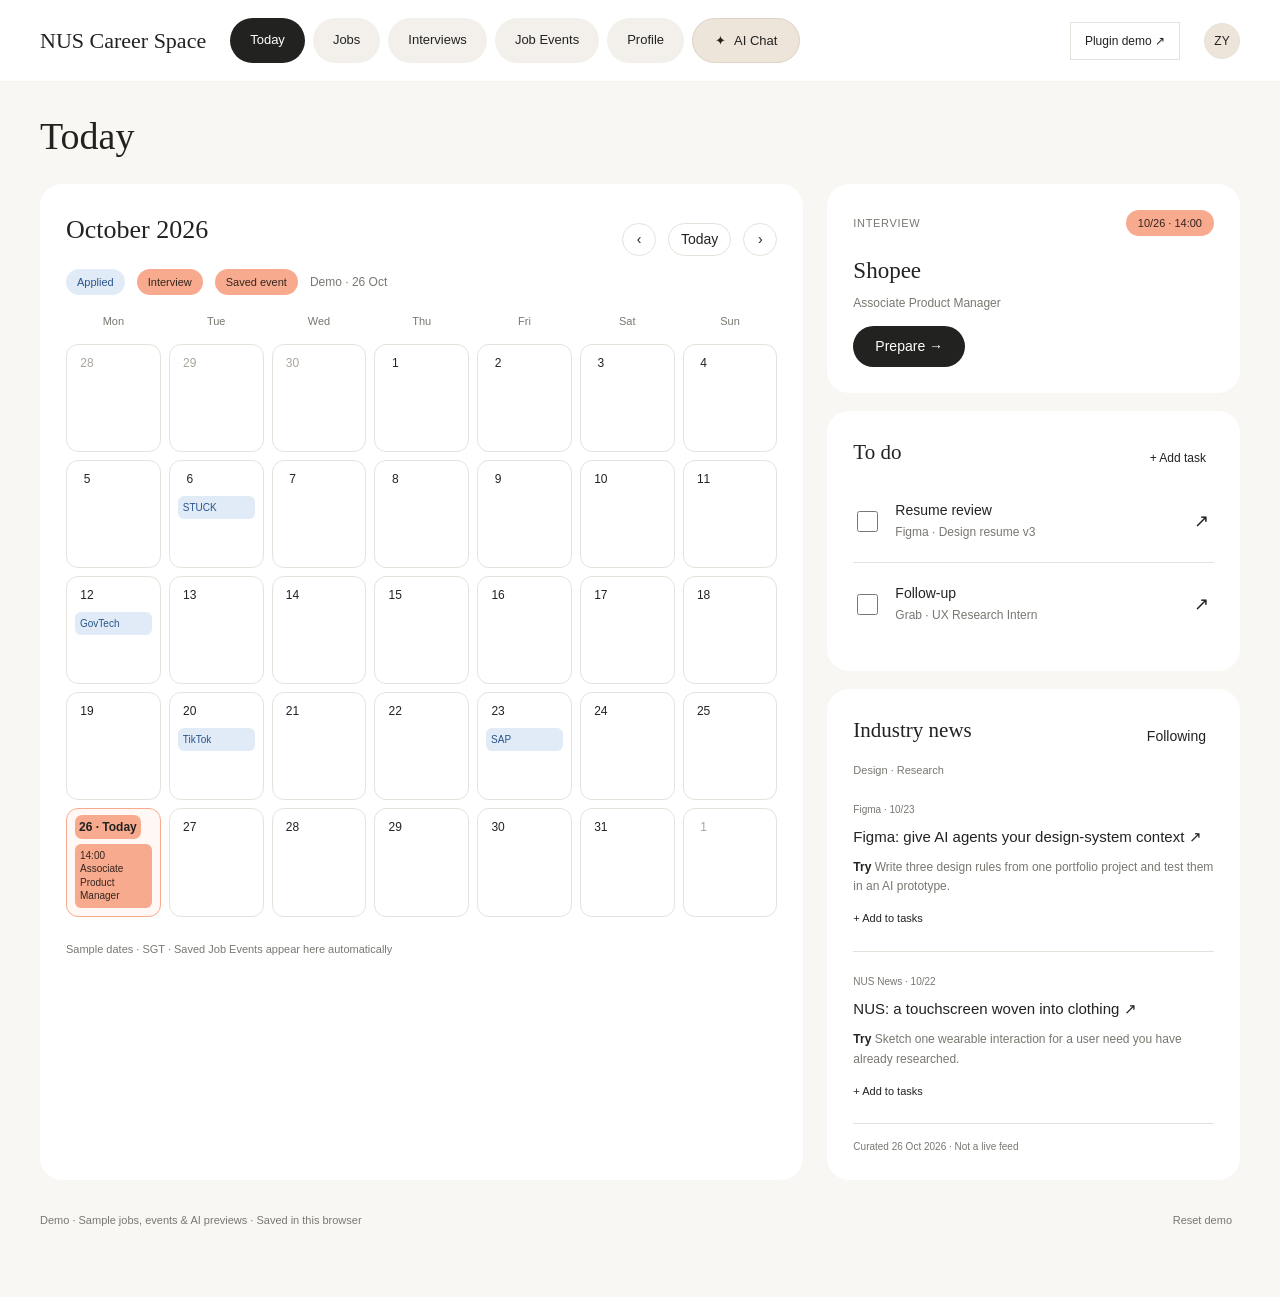
==== commit 459955b6: "Simplify Today and interview notes with text-to-chat and editable tasks" ====
--- a/NUS Career Space.html
+++ b/NUS Career Space.html
@@ -11,26 +11,34 @@
 
 /* Peach accents, month calendar, and Notion-style material preview. */
 :root{--peach:#F8AA8E;--peach-soft:#fff1eb}.datebox{background:var(--peach);color:var(--ink)}.datebox small{color:#4e342b}.attention,.badge.Interview,.badge.Event{background:var(--peach);color:#33251e}.calendar-nav{border:1px solid var(--line);padding:5px 12px;background:#fff;min-width:34px;font-size:14px}.day{cursor:default;min-height:108px}.day-number{border-radius:7px;padding:2px 4px;font-size:12px;background:transparent;min-height:24px;min-width:24px;display:block;margin:-2px 0 4px}.todayday .day-number{background:var(--peach);font-weight:600}.day.todayday{background:#fff8f4;border-color:var(--peach)}.outside-month .day-number{color:#aaa59c}.day .event{width:100%;margin-top:5px;padding:5px;text-align:left;border-radius:6px;overflow-wrap:anywhere;font-size:10px;white-space:normal;line-height:1.35}.day .event.Event{background:#ffddce;color:#4d3429;border-left:3px solid var(--peach)}.day .event.Interview{background:var(--peach);color:#33251e}.calendar-entry-row{display:grid;gap:8px;text-align:left;width:100%;padding:16px;border-radius:14px;margin-top:10px}.calendar-entry-row .badge{justify-self:start}.answer-hint{border-left:3px solid var(--peach)}.file-open{width:100%;background:transparent;border-radius:0;text-align:left;padding:18px 0;gap:12px}.file-open:hover{background:var(--peach-soft)}.file-open>span:first-child{min-width:0}.file-open b{overflow-wrap:anywhere}.preview-arrow{flex-shrink:0;background:var(--soft);border-radius:50%;display:grid;place-items:center;width:30px;height:30px}.profile-peek-open{padding-right:700px}.profile-peek-open .profile{grid-template-columns:1fr}.file-preview-panel{position:fixed;top:82px;right:0;bottom:0;width:660px;z-index:35;background:var(--soft);border-left:1px solid var(--line);box-shadow:-12px 0 50px #22222012;display:flex;flex-direction:column}.file-preview-header{padding:22px 26px;background:#fff;border-bottom:1px solid var(--line);display:flex;align-items:flex-start;justify-content:space-between;gap:18px}.file-preview-header h2{font-family:inherit;font-size:20px;font-weight:500;margin:8px 0 0;overflow-wrap:anywhere}.file-preview-header .close{flex-shrink:0}.file-preview-body{flex:1;min-height:0;overflow:auto;padding:24px}.resume-paper{background:#fff;border:1px solid #e2ded7;box-shadow:0 4px 16px #22222008;max-width:600px;margin:auto;min-height:780px;padding:44px;color:#222;font:12px/1.6 Arial,sans-serif}.resume-sample-label{font-size:8px;letter-spacing:.14em;color:#8a6c60;border-bottom:2px solid var(--peach);padding-bottom:8px;margin-bottom:24px}.resume-paper h2{font:700 30px Arial,sans-serif;margin:0 0 6px}.resume-paper .resume-subtitle{font-size:12px;color:#68645f}.resume-paper h3{font:700 11px Arial,sans-serif;letter-spacing:.12em;text-transform:uppercase;border-bottom:1px solid #ddd6cf;padding:0 0 6px;margin:25px 0 12px}.resume-paper p{font-size:12px}.resume-paper hr{border:0;border-top:1px solid #ddd}.resume-item{margin:0 0 18px}.resume-item b{display:block;font-size:12px}.resume-item span{font-size:10px;color:#777}.resume-item ul{padding-left:16px;margin:10px 0}.resume-item li{margin:6px 0}.resume-paper footer{border-top:1px solid #e5dfd7;padding-top:12px;margin-top:30px;font-size:9px;color:#888}.preview-empty{padding:36px 16px;text-align:left}.preview-loading{text-align:center;padding:80px 20px;color:var(--muted)}.pdf-preview{border:0;display:block;width:100%;height:calc(100vh - 250px);min-height:440px;background:#fff}.image-preview{width:100%;height:auto;display:block;background:white}.local-file-note{display:flex;align-items:center;gap:10px;flex-wrap:wrap;margin-bottom:16px}.local-file-note a{font-size:12px;margin-left:auto}.preview-empty small{line-height:1.6}.plugin .label{color:#665044}.plugin>.pill{background:var(--peach)}@media(max-width:1150px){.file-preview-panel{width:560px}.profile-peek-open{padding-right:590px}.resume-paper{padding:30px}}@media(max-width:900px){.file-preview-panel{top:112px;width:min(620px,94vw)}.profile-peek-open{padding-right:24px}}@media(max-width:600px){.file-preview-panel{top:112px;width:96vw}.file-preview-header{padding:18px}.file-preview-body{padding:14px}.resume-paper{padding:28px 22px;min-height:700px}.calendar .day{min-height:80px;padding:4px}.calendar .day-number{font-size:10px;margin:0}.calendar .event{font-size:8px;padding:3px}.calendar-nav{padding:5px 10px}.today>.card h2{font-size:22px;margin-bottom:12px}}
+
+.pdf-sheet{margin:0 0 20px;background:white;border:1px solid var(--line);box-shadow:0 3px 14px #22222008}.pdf-sheet canvas{display:block}.pdf-text{padding:12px 16px;font-size:11px;border-top:1px solid var(--line)}.pdf-text p{font-size:12px;line-height:1.6;margin:12px 0;white-space:pre-wrap}.portfolio-placeholder{padding:40px 24px;border:1px solid var(--line);background:var(--paper);font-size:12px;text-align:center;color:var(--muted)}
+
+/* Quiet Today actions, reading-to-action news, and one-page interview notes. */
+.sr-only{position:absolute;width:1px;height:1px;padding:0;margin:-1px;overflow:hidden;clip:rect(0,0,0,0);white-space:nowrap;border:0}.interview-today .label{margin:0}.interview-today h3{font-size:23px;margin:18px 0 5px}.interview-today p{font-size:12px}.interview-today button{padding:10px 22px}.add-task-toggle{font-size:12px}.task-add-form{display:flex;gap:8px;margin:14px 0}.task-add-form[hidden]{display:none}.task-add-form input{min-width:0;flex:1;padding:10px 12px;font-size:13px}.task-add-form button{padding:10px 15px;font-size:12px}.custom-todo{display:flex;align-items:center;border-bottom:1px solid var(--line)}.custom-todo .todo{flex:1;min-width:0;border:0}.custom-todo .todo label{overflow-wrap:anywhere}.task-remove{flex-shrink:0;font-size:18px;padding:7px}.news-card>small{font-size:11px}.news-item{padding:18px 0;border-bottom:1px solid var(--line)}.news-item h4{font-family:inherit;font-size:15px;line-height:1.5;font-weight:500;margin:7px 0 10px}.news-item p{font-size:12px;line-height:1.6;color:var(--muted);margin:0 0 8px}.news-apply-label{font-weight:600;color:var(--ink)}.news-item>small{font-size:10px}.news-item .quiet{font-size:11px;padding:6px 0}.news-snapshot{display:block;margin-top:15px;color:var(--muted);font-size:10px!important}.interest-options{display:grid;gap:12px}.interest-options label{display:flex;align-items:center;gap:12px;padding:12px;border:1px solid var(--line);border-radius:12px}.interest-options input{accent-color:var(--ink);width:18px;height:18px}.delete-job-icon{font-size:18px;line-height:1;border:0;background:transparent;border-radius:8px;padding:6px;color:var(--muted);flex-shrink:0}.delete-job-icon:hover,.delete-job-text:hover{background:#fff0e9;color:#943e24}.delete-job-text{background:var(--soft);font-size:13px;display:block}.toast-undo{background:transparent;color:var(--peach);font-weight:600;padding:3px 8px;text-decoration:underline;font-size:13px}.interview-document{max-width:1120px;margin:0 auto;padding:32px}.interview-document-heading{display:flex;align-items:flex-start;justify-content:space-between;gap:24px;padding-bottom:24px;border-bottom:1px solid var(--line);margin-bottom:24px}.interview-document-heading h2{margin:12px 0 0;font-size:28px}.interview-document-heading .pill{flex-shrink:0}.interview-document>.row h3{margin:0}.selection-hint{display:block;margin:8px 0 18px;font-size:11px;color:var(--muted)}.experience-list{display:grid;gap:16px}.experience-note{border:1px solid var(--line);border-radius:17px;padding:22px 24px;background:var(--paper)}.experience-note h3{font-size:22px;margin:0}.experience-note .row{align-items:flex-start}.experience-note .quiet{padding:3px 0 3px 12px;font-size:11px;white-space:nowrap}.experience-note>small{font-size:10px}.experience-note p{font-size:14px;line-height:1.8;margin:12px 0 0;white-space:pre-wrap}.interview-document textarea{min-height:130px;line-height:1.8}.notes-saved{font-size:10px;display:block;margin:7px 0 18px}.selection-ask{position:fixed;z-index:85;background:var(--ink);color:white;padding:10px 16px;font-size:12px;box-shadow:0 6px 24px #22222030;border-radius:11px}.chat-context{margin:10px 0;background:var(--peach-soft);border-left:3px solid var(--peach);padding:10px 12px;border-radius:9px;position:relative}.chat-context>span{font-size:10px;color:#775346}.chat-context>button{position:absolute;right:5px;top:3px;background:transparent;padding:3px 8px;font-size:18px}.chat-context p{font-size:11px;line-height:1.5;margin:6px 0 0;max-height:74px;overflow:auto;padding-right:10px;white-space:pre-wrap}.chat-quote{font-size:11px;line-height:1.5;margin:8px 0;padding:8px 10px;background:#ffffff70;border-left:2px solid #b6a595;border-radius:4px;max-height:140px;overflow:auto;white-space:pre-wrap}.avatar{padding:0;border:1px solid var(--line);cursor:pointer;flex-shrink:0}.account-menu{position:fixed;z-index:90;min-width:165px;padding:10px;background:white;border:1px solid var(--line);border-radius:15px;box-shadow:0 8px 30px #22222015}.account-menu small{display:block;font-size:10px;padding:8px 10px}.account-menu button{width:100%;text-align:left;border-radius:10px;background:var(--soft);font-size:13px}.session-screen{max-width:530px;margin:70px auto;text-align:center;padding:45px 30px}.session-screen h1{font-size:32px;margin:22px 0 16px}.session-screen small{display:block;font-size:11px;margin-top:22px}@media(max-width:900px){header .avatar{display:grid;width:32px;height:32px}.interview-document{padding:24px}}@media(max-width:600px){.interview-document{padding:20px}.interview-document-heading{gap:12px}.interview-document-heading h2{font-size:24px}.experience-note{padding:18px}.experience-note h3{font-size:20px}.experience-note p{font-size:13px}.interview-document>.row{gap:6px}.session-screen{margin:30px auto}.chat-context p{max-height:55px}}
+
+#toast.show{pointer-events:auto}.toast-undo{pointer-events:auto}
 </style></head><body><header id="header"></header><main id="app"></main><div id="toast" role="status"></div><div id="celebration" aria-hidden="true"></div><script>const $=s=>document.querySelector(s),esc=s=>String(s??'').replace(/[&<>"']/g,c=>({'&':'&amp;','<':'&lt;','>':'&gt;','"':'&quot;',"'":'&#39;'}[c]));
 const BASE_CATS=['Design','Research','Product','Engineering'];let cats=[...BASE_CATS];const states=['Saved','Applied','Interview','Offer'];
 const rows=[['Figma','Product Designer Intern','Singapore','Saved','https://www.figma.com/careers/'],['STUCK','Experience Designer','Singapore','Applied','https://www.stuck.sg/'],['Canva','Visual Design Intern','Remote','Interview','https://www.canva.com/careers/'],['Dyson','Industrial Design Intern','Singapore','Saved','https://careers.dyson.com/'],['IDEO','Interaction Design Intern','Shanghai','Applied','https://www.ideo.com/careers'],['frog','Experience Design Intern','Shanghai','Offer','https://www.frog.co/careers'],['Grab','UX Research Intern','Singapore','Saved','https://www.grab.careers/'],['GovTech','Design Research Intern','Singapore','Applied','https://www.tech.gov.sg/careers/'],['NUS','Research Assistant','Singapore','Interview','https://careers.nus.edu.sg/NUS/'],['Tencent','User Research Intern','Shanghai','Saved','https://careers.tencent.com/'],['Microsoft','HCI Research Intern','Remote','Applied','https://careers.microsoft.com/'],['Nielsen Norman','Research Intern','Remote','Offer','https://www.nngroup.com/'],['Shopee','Associate Product Manager','Singapore','Interview','https://careers.shopee.sg/'],['TikTok','Product Intern','Singapore','Applied','https://lifeattiktok.com/'],['Sea','Product Operations Intern','Singapore','Interview','https://career.sea.com/'],['ByteDance','Product Strategy Intern','Shanghai','Saved','https://joinbytedance.com/'],['SAP','Product Management Intern','Remote','Applied','https://jobs.sap.com/'],['Xiaohongshu','Product Intern','Shanghai','Offer','https://job.xiaohongshu.com/'],['Google','Software Engineering Intern','Singapore','Saved','https://www.google.com/about/careers/applications/'],['Open Government Products','Frontend Intern','Singapore','Applied','https://careers.open.gov.sg/'],['Shopify','Frontend Developer Intern','Remote','Interview','https://www.shopify.com/careers'],['Alibaba','Software Engineer Intern','Shanghai','Saved','https://www.alibabagroup.com/en-US/careers'],['NVIDIA','AI Engineering Intern','Singapore','Applied','https://www.nvidia.com/en-us/about-nvidia/careers/'],['GitLab','Software Engineering Intern','Remote','Offer','https://about.gitlab.com/jobs/']];
 const seed=()=>({jobs:rows.map((r,i)=>({id:i+1,company:r[0],title:r[1],location:r[2],status:r[3],url:r[4],category:BASE_CATS[Math.floor(i/6)],priority:'High'})),tasks:{},stories:[0,1],outline:false,reflection:null,savedEvents:[],files:[{name:'Design resume · v3',type:'Resume',category:'Design',date:'23 Oct'},{name:'Research resume · v2',type:'Resume',category:'Research',date:'20 Oct'},{name:'Product resume · v1',type:'Resume',category:'Product',date:'18 Oct'},{name:'UX portfolio · v4',type:'Portfolio',category:'Design',date:'22 Oct'},{name:'Research case studies · v2',type:'Portfolio',category:'Research',date:'19 Oct'},{name:'Selected projects · v1',type:'Portfolio',category:'Product',date:'17 Oct'}]});
 let data;try{data=JSON.parse(localStorage.getItem('nus-career-demo-v1'))||seed()}catch{data=seed()};const save=()=>localStorage.setItem('nus-career-demo-v1',JSON.stringify(data));let view='columns',selected=null,filters={Category:[],Location:[],Progress:[]},query='',prepStep='home',pluginStage='start',pluginPriority='High',draft=null,eventOnly=false;const stories=[{title:'Getting a team unstuck',tags:'Collaboration · Team decisions',text:'A team project where I helped clarify priorities and move a decision forward.'},{title:'Finding the real problem',tags:'Research · Problem solving',text:'A user research project where I reframed the initial problem using interview findings.'},{title:'Turning an idea into a prototype',tags:'Prototyping · Product decisions',text:'A course project where I tested an interaction and revised the design.'}];
-function toast(t){$('#toast').textContent=t;$('#toast').classList.add('show');setTimeout(()=>$('#toast').classList.remove('show'),2400)}
+let toastTimer;function toast(t){clearTimeout(toastTimer);$('#toast').textContent=t;$('#toast').classList.add('show');toastTimer=setTimeout(()=>$('#toast').classList.remove('show'),2800)}
 function celebrate(){if(matchMedia('(prefers-reduced-motion: reduce)').matches)return;$('#celebration').innerHTML=Array.from({length:28},(_,i)=>`<i class="confetti" style="--c:${['#f2774b','#d2c1aa','#a5baa7','#a9b9d0'][i%4]};--x:${Math.random()*600-300}px;--y:${Math.random()*400-240}px"></i>`).join('');setTimeout(()=>$('#celebration').innerHTML='',1200)}
 const badge=j=>`<span class="badge ${j.status}">${j.status}</span>`;
 const ext=(url,label)=>`<a href="${esc(url)}" target="_blank" rel="noopener noreferrer">${label} ↗</a>`;
 function task(id,title,sub,link){return `<div class="todo"><input type="checkbox" id="${id}" data-task="${id}" ${data.tasks[id]?'checked':''}><label for="${id}">${title}${sub?`<br><small>${sub}</small>`:''}</label>${link?`<a href="${link}" aria-label="Open ${title}">↗</a>`:''}</div>`}
 let profilePreviewId=null,previewObjectUrl=null,previewReturn=null,calendarMonth='2026-10';
+let demoLoggedOut=sessionStorage.getItem('nus-career-logged-out')==='1',chatContext=null,selectedInterviewText='',accountMenuOpen=false;
 let chatOpen=false,chatDraft='',chatMessages=[],chatFocusReturn=null;
-function header(page){$('#header').innerHTML=`<a class="brand" href="#today">NUS Career Space</a><nav aria-label="Main navigation">${['Today','Jobs','Interviews','Job Events','Profile'].map(t=>`<a href="#${t.toLowerCase().replace(' ','-')}" class="${page===t.toLowerCase().replace(' ','-')?'active':''}">${t}</a>`).join('')}<button class="nav-chat" id="chat-toggle" aria-controls="career-chat" aria-expanded="${chatOpen}"><span aria-hidden="true">✦</span> AI Chat</button></nav><a class="capture" href="#plugin">Plugin demo ↗</a><span class="avatar">ZY</span>`;$('#chat-toggle').onclick=()=>toggleChat();}
-function render(){const page=location.hash.slice(1)||'today';header(page);$('#app').className='shell'+(selected&&page==='jobs'?' with-drawer':'')+(page==='interviews'?' interview-shell':'')+(page==='profile'&&profilePreviewId?' profile-peek-open':'');const pages={today:today,jobs:jobs,interviews:interviews,'job-events':events,profile:profile,plugin:plugin};$('#app').innerHTML=(pages[page]||today)()+`<div class="footnote row between"><span>Demo · Sample jobs, events & AI previews · Saved in this browser</span><button class="quiet" data-action="reset">Reset demo</button></div>`;bind();if(selected&&page==='jobs')drawer();if(page==='profile'&&profilePreviewId)renderFilePreview();}
+function header(page){$('#header').innerHTML=`<a class="brand" href="#today">NUS Career Space</a><nav aria-label="Main navigation">${['Today','Jobs','Interviews','Job Events','Profile'].map(t=>`<a href="#${t.toLowerCase().replace(' ','-')}" class="${page===t.toLowerCase().replace(' ','-')?'active':''}">${t}</a>`).join('')}<button class="nav-chat" id="chat-toggle" aria-controls="career-chat" aria-expanded="${chatOpen}"><span aria-hidden="true">✦</span> AI Chat</button></nav><a class="capture" href="#plugin">Plugin demo ↗</a><button class="avatar" id="account-toggle" aria-label="Account menu" aria-expanded="false">ZY</button>`;$('#chat-toggle').onclick=()=>toggleChat();$('#account-toggle').onclick=toggleAccountMenu;}
+function render(){if(demoLoggedOut){renderLoggedOut();return}const page=location.hash.slice(1)||'today';document.querySelector('.account-menu')?.remove();accountMenuOpen=false;hideSelectionAsk();header(page);$('#app').className='shell'+(selected&&page==='jobs'?' with-drawer':'')+(page==='interviews'?' interview-shell':'')+(page==='profile'&&profilePreviewId?' profile-peek-open':'');const pages={today:today,jobs:jobs,interviews:interviews,'job-events':events,profile:profile,plugin:plugin};$('#app').innerHTML=(pages[page]||today)()+`<div class="footnote row between"><span>Demo · Sample jobs, events & AI previews · Saved in this browser</span><button class="quiet" data-action="reset">Reset demo</button></div>`;bind();if(selected&&page==='jobs')drawer();if(page==='profile'&&profilePreviewId)renderFilePreview();}
 function calendarEntries(){const entries=[{id:'applied-stuck',date:'2026-10-06',type:'Applied',company:'STUCK'},{id:'applied-govtech',date:'2026-10-12',type:'Applied',company:'GovTech'},{id:'applied-tiktok',date:'2026-10-20',type:'Applied',company:'TikTok'},{id:'applied-sap',date:'2026-10-23',type:'Applied',company:'SAP'}];data.interviews.forEach(it=>entries.push({id:it.id,date:it.date,type:'Interview',company:it.company,title:it.title,time:it.time,location:it.location,round:it.round}));data.savedEvents.forEach(id=>{let e=eventData[id];if(e)entries.push({id:'event-'+id,eventId:id,date:'2026-'+(e[1]==='OCT'?'10':'11')+'-'+e[0],type:'Event',title:e[2],category:e[4],location:['Singapore','Online','Singapore','Online','Singapore','Singapore'][id]})});return entries}
-function today(){let date=new Date(calendarMonth+'-01T12:00:00'),start=new Date(date),offset=(date.getDay()+6)%7;start.setDate(1-offset);let count=Math.ceil((offset+new Date(date.getFullYear(),date.getMonth()+1,0).getDate())/7)*7,entries=calendarEntries();return `<h1>Today</h1><div class="today"><section class="card"><div class="row between wrap"><h2>${date.toLocaleDateString('en-GB',{month:'long',year:'numeric'})}</h2><div class="row"><button class="calendar-nav" data-calendar-month="-1" aria-label="Previous month">‹</button><button class="calendar-nav" data-calendar-month="0">Today</button><button class="calendar-nav" data-calendar-month="1" aria-label="Next month">›</button></div></div><div class="row wrap" style="margin-bottom:18px"><span class="badge Applied">Applied</span><span class="badge Interview">Interview</span><span class="badge Event">Saved event</span><small>Demo · 26 Oct</small></div><div class="calendar">${['Mon','Tue','Wed','Thu','Fri','Sat','Sun'].map(d=>`<div class="dayname">${d}</div>`).join('')}${Array.from({length:count},(_,i)=>{let d=new Date(start);d.setDate(start.getDate()+i);let key=[d.getFullYear(),String(d.getMonth()+1).padStart(2,'0'),String(d.getDate()).padStart(2,'0')].join('-'),items=entries.filter(e=>e.date===key),isToday=key==='2026-10-26';return `<div class="day ${isToday?'todayday':''} ${d.getMonth()!==date.getMonth()?'outside-month':''}"><button class="day-number" data-calendar data-date="${key}" aria-label="${d.toLocaleDateString('en-GB',{day:'numeric',month:'long',year:'numeric'})}">${d.getDate()}${isToday?' · Today':''}</button>${items.map(e=>`<button class="event ${e.type}" data-calendar data-date="${key}" data-entry="${esc(e.id)}" aria-label="${esc(e.type+' · '+(e.title||e.company))}">${e.type==='Interview'?esc(e.time)+' ':''}${esc(e.title||e.company)}</button>`).join('')}</div>`}).join('')}</div><div class="footnote">Sample dates · SGT · Saved Job Events appear here automatically</div></section><aside class="stack"><div>${interviewContext()}</div><section class="card"><div class="row between"><h3>Actions</h3><small>To do</small></div>${task('resume-review','Resume review','Figma · Design resume v3','#profile')}${task('follow-up','Follow-up','Grab · UX Research Intern','#jobs')}${data.reading?task('reading-action','Use one idea from your reading','Your saved note','#profile'):''}</section><section class="card soft"><div class="row between"><span class="pill attention">AI ASSIST</span><small>≈ 2 min</small></div><h2 class="sectiongap">${activeInterview().outline?'Your outline is ready':'Interview prep outline'}</h2><div class="row wrap"><small>${activeInterview().stories.length} saved stories</small><small>Role requirements</small><small>Key questions</small></div><div class="row sectiongap"><button class="primary" data-action="${activeInterview().outline?'outline':'generate'}">${activeInterview().outline?'View outline':'Generate outline'}</button><a href="#interviews">Review materials →</a></div></section></aside></div>`}
+function today(){let date=new Date(calendarMonth+'-01T12:00:00'),start=new Date(date),offset=(date.getDay()+6)%7;start.setDate(1-offset);let count=Math.ceil((offset+new Date(date.getFullYear(),date.getMonth()+1,0).getDate())/7)*7,entries=calendarEntries();return `<h1>Today</h1><div class="today"><section class="card"><div class="row between wrap"><h2>${date.toLocaleDateString('en-GB',{month:'long',year:'numeric'})}</h2><div class="row"><button class="calendar-nav" data-calendar-month="-1" aria-label="Previous month">‹</button><button class="calendar-nav" data-calendar-month="0">Today</button><button class="calendar-nav" data-calendar-month="1" aria-label="Next month">›</button></div></div><div class="row wrap" style="margin-bottom:18px"><span class="badge Applied">Applied</span><span class="badge Interview">Interview</span><span class="badge Event">Saved event</span><small>Demo · 26 Oct</small></div><div class="calendar">${['Mon','Tue','Wed','Thu','Fri','Sat','Sun'].map(d=>`<div class="dayname">${d}</div>`).join('')}${Array.from({length:count},(_,i)=>{let d=new Date(start);d.setDate(start.getDate()+i);let key=[d.getFullYear(),String(d.getMonth()+1).padStart(2,'0'),String(d.getDate()).padStart(2,'0')].join('-'),items=entries.filter(e=>e.date===key),isToday=key==='2026-10-26';return `<div class="day ${isToday?'todayday':''} ${d.getMonth()!==date.getMonth()?'outside-month':''}"><button class="day-number" data-calendar data-date="${key}" aria-label="${d.toLocaleDateString('en-GB',{day:'numeric',month:'long',year:'numeric'})}">${d.getDate()}${isToday?' · Today':''}</button>${items.map(e=>`<button class="event ${e.type}" data-calendar data-date="${key}" data-entry="${esc(e.id)}" aria-label="${esc(e.type+' · '+(e.title||e.company))}">${e.type==='Interview'?esc(e.time)+' ':''}${esc(e.title||e.company)}</button>`).join('')}</div>`}).join('')}</div><div class="footnote">Sample dates · SGT · Saved Job Events appear here automatically</div></section><aside class="stack"><section class="card interview-today"><div class="row between"><span class="label">Interview</span><span class="pill attention">${esc(activeInterview().date.slice(5).replace('-','/'))} · ${esc(activeInterview().time)}</span></div><h3>${esc(activeInterview().company)}</h3><p class="muted">${esc(activeInterview().title)}</p><button class="primary" data-action="open-interview">Prepare →</button></section><section class="card"><div class="row between"><h3>To do</h3><button class="quiet add-task-toggle" data-action="toggle-task">+ Add task</button></div><form id="add-task-form" class="task-add-form" hidden><label class="sr-only" for="new-task">New task</label><input type="text" id="new-task" name="task" placeholder="One thing to do…" maxlength="160" required><button class="primary" type="submit">Add</button></form>${task('resume-review','Resume review','Figma · Design resume v3','#profile')}${task('follow-up','Follow-up','Grab · UX Research Intern','#jobs')}${data.reading?task('reading-action','Use one idea from your reading','Your saved note','#profile'):''}${data.customTasks.map(t=>`<div class="custom-todo">${task('custom-'+t.id,esc(t.title),'',null)}<button class="quiet task-remove" data-remove-task="${t.id}" aria-label="Remove task ${esc(t.title)}">×</button></div>`).join('')}</section>${industryNews()}</aside></div>`}
 function filtered(){return data.jobs.filter(j=>(!query||`${j.company} ${j.title}`.toLowerCase().includes(query.toLowerCase()))&&(!filters.Category.length||filters.Category.includes(j.category))&&(!filters.Location.length||filters.Location.includes(j.location))&&(!filters.Progress.length||filters.Progress.includes(j.status)))}
-function jobcard(j){return `<article class="job-wrap" draggable="true" data-drag-job="${j.id}"><button class="job" data-job="${j.id}"><div class="row between"><span>${esc(j.company)}</span>${badge(j)}</div><h3>${esc(j.title)}</h3><div class="row between muted"><span>${esc(j.category)}</span><span>${esc(j.location)}</span></div></button><label class="move-label">Move to<select data-move-job="${j.id}" aria-label="Move ${esc(j.company)} to category">${cats.map(c=>`<option value="${esc(c)}" ${j.category===c?'selected':''}>${esc(c)}</option>`).join('')}</select></label></article>`}
-function jobs(){let list=filtered();return `<div class="row between"><h1>Jobs</h1><div class="row"><small>${data.jobs.length} tracked roles</small><span class="badge Applied">${data.jobs.filter(j=>j.status==='Applied').length} Applied</span><span class="badge Interview">${data.jobs.filter(j=>j.status==='Interview').length} Interview</span></div></div><div class="toolbar"><button data-action="add-category">+ Category</button><input id="jobsearch" type="search" placeholder="Search roles or companies" aria-label="Search roles or companies" value="${esc(query)}"><span class="spacer"></span><div class="seg" aria-label="Job view"><button data-view="columns" class="${view==='columns'?'active':''}">Columns</button><button data-view="table" class="${view==='table'?'active':''}">Table</button></div></div><div class="jobs-layout"><aside class="filters"><div class="row between"><small>FILTERS</small><button class="quiet" data-action="clearfilters">Clear</button></div>${Object.entries({Category:cats,Location:['Singapore','Shanghai','Remote'],Progress:states}).map(([k,vals])=>`<fieldset><legend>${k}</legend>${vals.map(v=>`<label><input type="checkbox" data-filter="${k}" value="${esc(v)}" ${filters[k].includes(v)?'checked':''}>${esc(v)}</label>`).join('')}</fieldset>`).join('')}</aside><section class="results">${view==='columns'?`<p class="footnote" style="margin:0 0 12px">Drag a role between categories, or use Move to.</p><div class="columns">${cats.filter(c=>!filters.Category.length||filters.Category.includes(c)).map(c=>`<section class="category palette-${cats.indexOf(c)%4}" data-drop-category="${cats.indexOf(c)}"><div class="row between"><h3 style="margin:0">${esc(c)}</h3><div class="row"><small>${list.filter(j=>j.category===c).length}</small><button class="category-edit" data-rename-category="${cats.indexOf(c)}" aria-label="Rename ${esc(c)} category">✎</button></div></div>${list.filter(j=>j.category===c).map(jobcard).join('')||'<div class="drop-hint">Drop a role here</div>'}</section>`).join('')}</div>`:!list.length?'<div class="card empty">No roles match these filters.<br><button data-action="clearfilters">Clear filters</button></div>':`<div class="tablewrap"><table><thead><tr><th>ROLE / COMPANY</th><th>CATEGORY</th><th>LOCATION</th><th>PROGRESS</th></tr></thead><tbody>${list.map(j=>`<tr><td><button class="table-job" data-job="${j.id}"><b>${esc(j.title)}</b><br><small>${esc(j.company)}</small></button></td><td><select data-move-job="${j.id}" aria-label="Move ${esc(j.company)} to category">${cats.map(c=>`<option value="${esc(c)}" ${j.category===c?'selected':''}>${esc(c)}</option>`).join('')}</select></td><td>${esc(j.location)}</td><td>${badge(j)}</td></tr>`).join('')}</tbody></table></div>`}</section></div>`}
-function drawer(){document.querySelector('.drawer')?.remove();let j=data.jobs.find(j=>j.id===selected);if(!j)return;let d=document.createElement('aside');d.className='drawer';d.setAttribute('aria-label','Job details');d.innerHTML=`<div class="row between"><span class="label">Job details</span><button class="close" aria-label="Close job details">×</button></div><h2 class="sectiongap">${esc(j.title)}</h2><p>${esc(j.company)} · ${esc(j.location)}</p><div class="row">${badge(j)}<span class="pill">${esc(j.category)}</span></div><hr class="divider"><h3>Actions</h3>${task('materials-'+j.id,'Review resume & portfolio',esc(j.category)+' materials','#profile')}<div class="todo"><span style="width:21px">↗</span><div>${ext(j.url,'Company careers page')}<br><small>Find the role and apply on the company website</small></div></div><div class="todo"><input id="submitted" type="checkbox" ${j.status!=='Saved'?'checked':''}><label for="submitted">Application submitted<br><small>Mark after completing your application</small></label></div><hr class="divider"><label class="field">Category<select data-move-job="${j.id}">${cats.map(c=>`<option value="${esc(c)}" ${j.category===c?'selected':''}>${esc(c)}</option>`).join('')}</select></label><h3 class="sectiongap">Application</h3><label class="field">Progress<select id="jobstatus">${states.map(s=>`<option ${j.status===s?'selected':''}>${s}</option>`).join('')}</select></label><details class="sectiongap"><summary>AI recommendations <small>· Optional</small></summary><div class="sectiongap"><span class="pill">Relevant experience</span><h3 class="sectiongap">${j.category==='Research'?'Finding the real problem':'Getting a team unstuck'}</h3><p class="muted">${j.category==='Research'?'Research synthesis · Problem framing':'Collaboration · Team decisions'}</p><a href="#interviews" data-prep="choose">Choose experiences →</a></div></details><small>Sample role · Check availability on the company website.</small>`;document.body.append(d);bindJobMoves(d);d.querySelector('.close').onclick=()=>{selected=null;d.remove();render()};d.querySelector('#jobstatus').onchange=e=>{j.status=e.target.value;save();render()};d.querySelector('#submitted').onchange=e=>{j.status=e.target.checked?'Applied':'Saved';save();if(e.target.checked){celebrate();toast('Application recorded. One step forward!')}render()};bindTasks(d);d.querySelector('[data-prep]').onclick=()=>prepStep='choose';}
+function jobcard(j){return `<article class="job-wrap" draggable="true" data-drag-job="${j.id}"><button class="job" data-job="${j.id}"><div class="row between"><span>${esc(j.company)}</span>${badge(j)}</div><h3>${esc(j.title)}</h3><div class="row between muted"><span>${esc(j.category)}</span><span>${esc(j.location)}</span></div></button><div class="move-label"><span>Move to</span><select data-move-job="${j.id}" aria-label="Move ${esc(j.company)} to category">${cats.map(c=>`<option value="${esc(c)}" ${j.category===c?'selected':''}>${esc(c)}</option>`).join('')}</select><button class="delete-job-icon" data-delete-job="${j.id}" aria-label="Delete ${esc(j.company)} job">×</button></div></article>`}
+function jobs(){let list=filtered();return `<div class="row between"><h1>Jobs</h1><div class="row"><small>${data.jobs.length} tracked roles</small><span class="badge Applied">${data.jobs.filter(j=>j.status==='Applied').length} Applied</span><span class="badge Interview">${data.jobs.filter(j=>j.status==='Interview').length} Interview</span></div></div><div class="toolbar"><button data-action="add-category">+ Category</button><input id="jobsearch" type="search" placeholder="Search roles or companies" aria-label="Search roles or companies" value="${esc(query)}"><span class="spacer"></span><div class="seg" aria-label="Job view"><button data-view="columns" class="${view==='columns'?'active':''}">Columns</button><button data-view="table" class="${view==='table'?'active':''}">Table</button></div></div><div class="jobs-layout"><aside class="filters"><div class="row between"><small>FILTERS</small><button class="quiet" data-action="clearfilters">Clear</button></div>${Object.entries({Category:cats,Location:['Singapore','Shanghai','Remote'],Progress:states}).map(([k,vals])=>`<fieldset><legend>${k}</legend>${vals.map(v=>`<label><input type="checkbox" data-filter="${k}" value="${esc(v)}" ${filters[k].includes(v)?'checked':''}>${esc(v)}</label>`).join('')}</fieldset>`).join('')}</aside><section class="results">${view==='columns'?`<p class="footnote" style="margin:0 0 12px">Drag a role between categories, or use Move to.</p><div class="columns">${cats.filter(c=>!filters.Category.length||filters.Category.includes(c)).map(c=>`<section class="category palette-${cats.indexOf(c)%4}" data-drop-category="${cats.indexOf(c)}"><div class="row between"><h3 style="margin:0">${esc(c)}</h3><div class="row"><small>${list.filter(j=>j.category===c).length}</small><button class="category-edit" data-rename-category="${cats.indexOf(c)}" aria-label="Rename ${esc(c)} category">✎</button></div></div>${list.filter(j=>j.category===c).map(jobcard).join('')||'<div class="drop-hint">Drop a role here</div>'}</section>`).join('')}</div>`:!list.length?'<div class="card empty">No roles match these filters.<br><button data-action="clearfilters">Clear filters</button></div>':`<div class="tablewrap"><table><thead><tr><th>ROLE / COMPANY</th><th>CATEGORY</th><th>LOCATION</th><th>PROGRESS</th><th><span class="sr-only">Actions</span></th></tr></thead><tbody>${list.map(j=>`<tr><td><button class="table-job" data-job="${j.id}"><b>${esc(j.title)}</b><br><small>${esc(j.company)}</small></button></td><td><select data-move-job="${j.id}" aria-label="Move ${esc(j.company)} to category">${cats.map(c=>`<option value="${esc(c)}" ${j.category===c?'selected':''}>${esc(c)}</option>`).join('')}</select></td><td>${esc(j.location)}</td><td>${badge(j)}</td><td><button class="delete-job-icon" data-delete-job="${j.id}" aria-label="Delete ${esc(j.company)} job">×</button></td></tr>`).join('')}</tbody></table></div>`}</section></div>`}
+function drawer(){document.querySelector('.drawer')?.remove();let j=data.jobs.find(j=>j.id===selected);if(!j)return;let d=document.createElement('aside');d.className='drawer';d.setAttribute('aria-label','Job details');d.innerHTML=`<div class="row between"><span class="label">Job details</span><button class="close" aria-label="Close job details">×</button></div><h2 class="sectiongap">${esc(j.title)}</h2><p>${esc(j.company)} · ${esc(j.location)}</p><div class="row">${badge(j)}<span class="pill">${esc(j.category)}</span></div><hr class="divider"><h3>Actions</h3>${task('materials-'+j.id,'Review resume & portfolio',esc(j.category)+' materials','#profile')}<div class="todo"><span style="width:21px">↗</span><div>${ext(j.url,'Company careers page')}<br><small>Find the role and apply on the company website</small></div></div><div class="todo"><input id="submitted" type="checkbox" ${j.status!=='Saved'?'checked':''}><label for="submitted">Application submitted<br><small>Mark after completing your application</small></label></div><hr class="divider"><label class="field">Category<select data-move-job="${j.id}">${cats.map(c=>`<option value="${esc(c)}" ${j.category===c?'selected':''}>${esc(c)}</option>`).join('')}</select></label><h3 class="sectiongap">Application</h3><label class="field">Progress<select id="jobstatus">${states.map(s=>`<option ${j.status===s?'selected':''}>${s}</option>`).join('')}</select></label><details class="sectiongap"><summary>AI recommendations <small>· Optional</small></summary><div class="sectiongap"><span class="pill">Relevant experience</span><h3 class="sectiongap">${j.category==='Research'?'Finding the real problem':'Getting a team unstuck'}</h3><p class="muted">${j.category==='Research'?'Research synthesis · Problem framing':'Collaboration · Team decisions'}</p><a href="#interviews" data-prep="choose">Choose experiences →</a></div></details><button class="delete-job-text sectiongap" id="delete-detail-job">Delete job</button><p class="footnote">Sample role · Check availability on the company website.</p>`;document.body.append(d);bindJobMoves(d);d.querySelector('#delete-detail-job').onclick=()=>deleteJob(j.id);d.querySelector('.close').onclick=()=>{selected=null;d.remove();render()};d.querySelector('#jobstatus').onchange=e=>{j.status=e.target.value;save();render()};d.querySelector('#submitted').onchange=e=>{j.status=e.target.checked?'Applied':'Saved';save();if(e.target.checked){celebrate();toast('Application recorded. One step forward!')}render()};bindTasks(d);d.querySelector('[data-prep]').onclick=()=>prepStep='choose';}
 function steps(){return `<div class="steps">${['Choose experiences','Prepare materials','Outline','Reflection'].map((s,i)=>`<span class="${['choose','materials','outline','reflection'].indexOf(prepStep)===i?'current':''}">${i+1} · ${s}</span>`).join('')}</div>`}
 function interviewContext(){let it=activeInterview(),d=new Date(it.date+'T12:00:00');return `<section class="card"><div class="label">Interview</div><div class="row"><div class="datebox"><small>${d.toLocaleDateString('en-GB',{month:'short'}).toUpperCase()}</small><b>${d.getDate()}</b><small>${d.toLocaleDateString('en-GB',{weekday:'short'}).toUpperCase()}</small></div><div><h3>${esc(it.company)}</h3><p>${esc(it.title)}</p><small>${esc(it.time)} SGT<br>${esc(it.location)} · ${esc(it.round)}</small></div></div><hr class="divider"><div class="label">Prepare for</div><div class="row wrap"><span class="pill">Your experience</span><span class="pill">Role requirements</span></div></section>`}
 function interviewFiles(){let fs=data.files.filter(f=>f.category===(data.jobs.find(j=>j.id===activeInterview().jobId)?.category||'Product'));return ['Resume','Portfolio'].map(type=>`<label class="field sectiongap">${type}<select data-material="${type}">${data.files.filter(f=>f.type===type).map(f=>`<option ${activeInterview()['interview'+type]===f.name||(!activeInterview()['interview'+type]&&f===fs.find(x=>x.type===type))?'selected':''}>${esc(f.name)}</option>`).join('')}</select></label>`).join('')}
@@ -38,13 +46,7 @@
 function questionAnswers(){return `<div class="question-answer-list">${likelyQuestions.map(([tag,q],i)=>{let ids=activeInterview().stories,story=ids.length?stories[ids.includes(i===2?1:0)?(i===2?1:0):ids[0]]:null;let hint=["Set the context → Explain what you personally did → Describe the outcome.","Name the user problem → Compare impact and effort → Explain how you would test the choice.","Initial assumption → What you heard or observed → How you changed the approach."][i];return `<article class="question-answer"><span class="pill">${tag}</span><h3>${q}</h3><div class="answer-hint"><div class="label">Suggested answer approach</div><p>${hint}</p>${story?`<small>Try: ${esc(story.title)}</small>`:'<small>Choose an experience to make this answer your own.</small>'}</div></article>`}).join('')}</div>`}
 function interviewResearch(){let state=activeInterview().researchState||'idle';return `<div class="interview-questions"><div class="row between"><h3>Questions & answer ideas</h3><span class="pill attention">AI PREVIEW</span></div>${state==='idle'?`<button data-action="collect-interview">Find likely questions →</button><small class="block-note">Demo · No live web search</small>`:state==='loading'?'<div class="row"><div class="spinner" style="margin:0;width:20px;height:20px"></div>Preparing question & answer cards…</div>':`${questionAnswers()}<details><summary>Sources & context</summary><p class="footnote">Illustrative prompts, not verified company interview reports. Use these sources to research the role.</p>${ext('https://careers.nus.edu.sg/NUS/','NUS career resources')}</details><small>Demo suggestions · Keep your own wording</small>`}</div>`}
 function calendarPopover(anchor){document.querySelector('.calendar-popover')?.remove();let key=anchor.dataset.date,entries=calendarEntries().filter(e=>e.date===key),entry=entries.find(e=>e.id===anchor.dataset.entry),pop=document.createElement('div');pop.className='calendar-popover';pop.setAttribute('role','dialog');pop.setAttribute('aria-label','Calendar event details');let content=entry?`<span class="badge ${entry.type}">${entry.type==='Event'?'Saved event':entry.type}</span><h3 class="sectiongap">${esc(entry.title||entry.company)}</h3>${entry.company&&entry.title?`<p>${esc(entry.company)}</p>`:''}<div class="calendar-facts"><span>Time</span><b>${entry.time?esc(entry.time)+' SGT':'All day'}</b><span>Location</span><b>${esc(entry.location||'Application record')}</b>${entry.round?`<span>Round</span><b>${esc(entry.round)}</b>`:''}</div><button class="primary wide sectiongap" data-open-entry="${esc(entry.id)}">${entry.type==='Interview'?'Prepare for interview →':entry.type==='Event'?'View job events →':'View application →'}</button>${entry.type==='Event'?`<button class="quiet wide sectiongap" data-unsave-calendar="${entry.eventId}">Remove from saved events</button>`:''}`:entries.length?entries.map(e=>`<button class="calendar-entry-row" data-open-entry="${esc(e.id)}"><span class="badge ${e.type}">${e.type}</span><b>${esc(e.title||e.company)}</b><small>${esc(e.time||'All day')}</small></button>`).join(''):'<h3 class="sectiongap">No scheduled events</h3><small>Your calendar is clear for this day.</small>';pop.innerHTML=`<div class="row between" style="margin-bottom:16px"><span class="label">${new Date(key+'T12:00:00').toLocaleDateString('en-GB',{day:'numeric',month:'long',year:'numeric'})}</span><button class="close" aria-label="Close event">×</button></div>${content}`;document.body.append(pop);let r=anchor.getBoundingClientRect(),w=pop.offsetWidth,x=r.right+12;if(x+w>innerWidth-12)x=Math.max(12,r.left-w-12);pop.style.left=x+'px';pop.style.top=Math.max(12,Math.min(r.top,innerHeight-pop.offsetHeight-12))+'px';pop.querySelector('.close').onclick=()=>{pop.remove();anchor.focus()};pop.querySelectorAll('[data-open-entry]').forEach(b=>b.onclick=()=>{let e=entries.find(e=>e.id===b.dataset.openEntry);pop.remove();if(e.type==='Interview'){currentInterviewId=e.id;prepStep='home';location.hash='interviews';render()}else if(e.type==='Event'){eventOnly=true;eventTopics=[];eventSingapore=false;location.hash='job-events';render()}else{selected=data.jobs.find(j=>j.company===e.company)?.id;location.hash='jobs';render()}});pop.querySelector('[data-unsave-calendar]')?.addEventListener('click',e=>{data.savedEvents=data.savedEvents.filter(id=>id!==Number(e.target.dataset.unsaveCalendar));save();pop.remove();render();toast('Removed from calendar')});pop.querySelector('.close').focus();setTimeout(()=>{function outside(e){if(!pop.isConnected){document.removeEventListener('pointerdown',outside);return}if(!pop.contains(e.target)&&!anchor.contains(e.target)){pop.remove();document.removeEventListener('pointerdown',outside)}}document.addEventListener('pointerdown',outside)},0)}
-function interviews(){let it=activeInterview();if(prepStep==='home')return `<div class="row between wrap"><h1>Interviews</h1><button class="primary" data-action="add-interview">+ Add interview</button></div><div class="interview-switcher" aria-label="Your interviews">${data.interviews.map(item=>`<button data-select-interview="${item.id}" class="${item.id===it.id?'active':''}"><b>${esc(item.company)}</b><span>${esc(item.title)}</span><small>${esc(item.date)} · ${esc(item.time)} SGT</small></button>`).join('')}</div><div class="prep"><div class="stack"><section class="card"><span class="pill">${esc(it.date)} · ${esc(it.round)}</span><h2 class="sectiongap">Prepare for this role</h2><h3>${esc(it.company)} · ${esc(it.title)}</h3>${interviewResearch()}<div class="row wrap sectiongap"><button class="primary" data-step="choose">Prepare materials →</button>${it.outline?'<button data-step="outline">View prep outline</button>':''}${it.reflection?'<button data-step="reflection">View reflection</button>':''}</div></section></div><aside class="stack">${interviewContext()}<section class="card soft"><h3>Mock interview</h3>${ext('https://www.vmock.com/nus','Practice with VMock')}</section></aside></div>`;
-let main='';if(prepStep==='choose')main=`<h2>Choose your experiences</h2><p class="muted">Use the stories you want to tell.</p><div class="stack">${stories.map((s,i)=>`<label class="choice"><input type="checkbox" data-story="${i}" ${activeInterview().stories.includes(i)?'checked':''}><div><h3>${s.title}</h3><span class="pill">${s.tags}</span><p class="muted sectiongap">${s.text}</p></div></label>`).join('')}</div><button class="primary sectiongap" data-step="materials" ${!activeInterview().stories.length?'disabled':''}>Continue · ${activeInterview().stories.length} selected →</button>`;
-if(prepStep==='materials')main=`<h2>Prepare your materials</h2><section class="card"><div class="label">Selected experiences</div>${activeInterview().stories.map(i=>`<p>✓ ${stories[i].title}</p>`).join('')}<button class="quiet" data-step="choose">Change experiences</button><hr class="divider"><span class="pill">AI file match · Preview</span>${interviewFiles()}<p class="footnote">Keep your own wording. These materials stay yours.</p></section><button class="primary sectiongap" data-action="generate">Generate prep outline →</button>`;
-if(prepStep==='loading')main=`<section class="card empty"><div class="spinner"></div><h2>Preparing your outline</h2><small>Demo preview · Using selected experiences and materials</small></section>`;
-if(prepStep==='outline')main=`<div class="row between"><h2>Your prep outline</h2><span class="pill">Saved</span></div><section class="card"><div class="outline-item"><b>Introduction</b><p>Your focus · One relevant project · Why this role</p></div>${questionAnswers()}<div class="outline-item"><b>One question to ask</b><p>What would success look like in the first three months?</p></div><small>Answer prompts, not a script. Use your own words.</small></section><div class="row wrap sectiongap"><a class="primary" style="padding:12px 22px;border-radius:30px" href="https://www.vmock.com/nus" target="_blank" rel="noopener">Practice with VMock ↗</a><button data-step="reflection">After interview · Reflect →</button><button data-step="materials">Edit materials</button></div>`;
-if(prepStep==='reflection'){let r=activeInterview().reflection||{};main=`<h2>After the interview</h2><form id="reflection" class="card stack">${[['questions','Questions asked'],['used','Stories used'],['change','One change for next time']].map(([k,l])=>`<label class="field">${l}<textarea name="${k}" placeholder="Your notes…">${esc(r[k]||'')}</textarea></label>`).join('')}<label class="field">Did this preparation help?<select name="helpful"><option value="">Choose</option>${['Yes','Partly','Not yet'].map(v=>`<option ${r.helpful===v?'selected':''}>${v}</option>`).join('')}</select></label><button class="primary">Save reflection</button>${activeInterview().reflection?'<small>Saved in this browser · Your wording is preserved</small>':''}</form>`;}
-return `<div class="interview-backbar"><a class="back interview-back" href="#interviews" data-step="home"><span aria-hidden="true">←</span> Back to Interviews</a>${['materials','outline','reflection'].includes(prepStep)?`<button class="previous-step" data-step="${({materials:'choose',outline:'materials',reflection:'outline'})[prepStep]}">← Previous step</button>`:''}</div><h1>Interview preparation</h1>${steps()}<div class="prep"><section>${main}</section><aside class="stack" style="align-content:start">${interviewContext()}${prepStep==='outline'?`<section class="card"><h3>Ready to bring</h3><p>${esc(activeInterview().interviewResume||'Choose a resume in Materials')}</p><p>${esc(activeInterview().interviewPortfolio||'Choose a portfolio in Materials')}</p></section>`:''}</aside></div>`}
+function interviews(){let it=activeInterview(),selectedStories=it.stories.map(i=>({...stories[i],id:'saved-'+i,sample:true})),extra=it.extraStories||[];return `<div class="row between wrap"><h1>Interviews</h1><button class="primary" data-action="add-interview">+ Add interview</button></div><div class="interview-switcher" aria-label="Your interviews">${data.interviews.map(item=>`<button data-select-interview="${item.id}" class="${item.id===it.id?'active':''}"><b>${esc(item.company)}</b><span>${esc(item.title)}</span><small>${esc(item.date)} · ${esc(item.time)} SGT</small></button>`).join('')}</div><section class="card interview-document" data-interview-selectable><div class="interview-document-heading"><div><span class="label">${esc(it.date)} · ${esc(it.time)} SGT · ${esc(it.location)}</span><h2>${esc(it.company)} · ${esc(it.title)}</h2></div><span class="pill attention">${esc(it.round)}</span></div><div class="row between wrap"><h3>Relevant experiences</h3><div class="row"><button class="quiet" data-action="choose-experiences">Choose</button><button class="quiet" data-action="add-experience">+ Add experience</button></div></div><small class="selection-hint">Select text to ask AI.</small><div class="experience-list">${[...selectedStories,...extra].map(e=>`<article class="experience-note" data-experience-id="${esc(e.id)}"><div class="row between"><h3>${esc(e.title)}</h3><button class="quiet experience-ask" data-ask-experience="${esc(e.id)}">Ask AI ↗</button></div><small>${e.sample?'Example · ':''}${esc(e.tags||'My experience')}</small><p>${esc(e.text)}</p></article>`).join('')||'<div class="empty">Add an experience or choose one from your profile.</div>'}</div><label class="field sectiongap">My preparation notes<textarea id="interview-notes" placeholder="Your role, key decision, outcome…">${esc(it.prepNotes||'')}</textarea></label><small class="notes-saved" id="notes-saved">Saved in this browser</small><details class="sectiongap"><summary>Materials & practice</summary>${interviewFiles()}<div class="sectiongap">${ext('https://www.vmock.com/nus','Practise with VMock')}</div></details><details><summary>After the interview</summary><label class="field sectiongap">One thing to remember<textarea id="interview-review" placeholder="What would you change next time?">${esc(it.shortReflection||it.reflection?.change||'')}</textarea></label><small>Saved in this browser</small></details></section>`}
 const eventData=[['28','OCT','Design Portfolio Clinic','Career workshop','Design','Portfolio feedback'],['30','OCT','Research Careers Panel','Employer panel','Research','Research interests'],['03','NOV','Internship Networking','Networking','Product','Singapore internships'],['05','NOV','Product Careers Session','Career talk','Product','Product interests'],['07','NOV','Interview Practice Lab','Workshop','Design','Upcoming interview'],['10','NOV','Technology Career Fair','Career fair','Engineering','Technology interests']];
 function events(){let locations=['Singapore','Online','Singapore','Online','Singapore','Singapore'],list=eventData.map((e,i)=>({e,i,location:locations[i]})).filter(({e,i,location})=>(!eventOnly||data.savedEvents.includes(i))&&(!eventTopics.length||eventTopics.includes(e[4]))&&(!eventSingapore||location==='Singapore'));return `<div class="row between"><h1>Job Events</h1><button data-action="saved-events">${eventOnly?'Show all':'Saved events'}</button></div><div class="event-filters row wrap" aria-label="Event filters"><span class="label">Filter</span><button data-event-filter="all" aria-pressed="${!eventTopics.length&&!eventSingapore}" class="${!eventTopics.length&&!eventSingapore?'active':''}">All</button>${['Design','Research'].map(t=>`<button data-event-filter="${t}" aria-pressed="${eventTopics.includes(t)}" class="${eventTopics.includes(t)?'active':''}">${t}</button>`).join('')}<span class="filter-separator"></span><button data-event-filter="Singapore" aria-pressed="${eventSingapore}" class="${eventSingapore?'active':''}">Singapore</button><small>${list.length} events</small></div><div class="events">${list.map(({e,i,location})=>`<section class="card"><div class="row between"><div class="datebox"><small>${e[1]}</small><b>${e[0]}</b></div><span class="pill">${e[3]}</span></div><h3>${e[2]}</h3><div class="row wrap"><span class="pill">${e[4]}</span><small>${location}</small></div><div class="row wrap"><button data-event="${i}" class="${data.savedEvents.includes(i)?'primary':''}">${data.savedEvents.includes(i)?'✓ Saved':'Save event'}</button><button class="quiet" data-calendar-download="${i}">Export .ics ↗</button>${data.savedEvents.includes(i)?`<button class="quiet" data-view-event-calendar="${i}">View in calendar →</button>`:''}</div><small>Sample event · NUS Career Space demo</small></section>`).join('')||'<div class="card empty">No events match.<br><button data-action="clear-event-filters">Clear filters</button></div>'}</div>`}
 function profile(){return `<div class="row between"><h1>Profile</h1><button class="primary" data-action="upload">Upload material +</button></div><div class="card row between" style="margin-bottom:24px"><div><h3>Zi Yean</h3><small>NUS student · Singapore</small></div></div><div class="profile">${['Resume','Portfolio'].map(t=>`<section class="card"><div class="row between"><h2>${t==='Resume'?'Resumes':'Portfolios'}</h2><small>${data.files.filter(f=>f.type===t).length} versions</small></div>${data.files.filter(f=>f.type===t).map((f)=>`<button class="file file-open row between" data-preview-file="${esc(f.id)}"><span><b>${esc(f.name)}</b><small>${esc(f.category)} · ${f.uploaded?'Browser-local file':f.date+' · Sample'}</small></span><span class="preview-arrow" aria-hidden="true">↗</span></button>`).join('')}</section>`).join('')}</div><details class="card sectiongap"><summary>My experiences <small>· ${stories.length} stories</small></summary><div class="profile sectiongap">${stories.map(s=>`<section class="card soft"><h3>${s.title}</h3><span class="pill">${s.tags}</span><p class="muted sectiongap">${s.text}</p></section>`).join('')}</div></details><details class="card sectiongap"><summary>Experience & learning <small>· Optional</small></summary><p class="sectiongap">Weekly reading → One useful action</p><label class="field">Your reading note<textarea id="readingnote" placeholder="One idea you want to use…">${esc(data.reading||'')}</textarea></label><button class="sectiongap" data-action="reading">Save note & add a task</button><p class="footnote">Your note stays in Profile. A follow-up appears in Today.</p></details>`}
@@ -53,29 +55,44 @@
 function bindTasks(root=document){root.querySelectorAll('[data-task]').forEach(el=>el.onchange=()=>{data.tasks[el.dataset.task]=el.checked;save()})}
 function bind(){bindTasks();bindCustomControls();document.querySelectorAll('[data-job]').forEach(el=>{el.onclick=()=>{selected=+el.dataset.job;render()};el.onkeydown=e=>{if(e.key==='Enter'||e.key===' '){e.preventDefault();el.click()}}});document.querySelectorAll('[data-view]').forEach(el=>el.onclick=()=>{view=el.dataset.view;render()});document.querySelectorAll('[data-filter]').forEach(el=>el.onchange=()=>{let arr=filters[el.dataset.filter];filters[el.dataset.filter]=el.checked?[...arr,el.value]:arr.filter(v=>v!==el.value);render()});$('#jobsearch')?.addEventListener('input',e=>{let pos=e.target.selectionStart;query=e.target.value;render();$('#jobsearch').focus();$('#jobsearch').setSelectionRange(pos,pos)});document.querySelectorAll('[data-step]').forEach(el=>el.onclick=e=>{e.preventDefault();prepStep=el.dataset.step;render();scrollTo(0,0)});document.querySelectorAll('[data-story]').forEach(el=>el.onchange=()=>{let i=+el.dataset.story;activeInterview().stories=el.checked?[...activeInterview().stories,i]:activeInterview().stories.filter(v=>v!==i);save();render()});document.querySelectorAll('[data-material]').forEach(el=>el.onchange=()=>{activeInterview()['interview'+el.dataset.material]=el.value;save()});$('#reflection')?.addEventListener('submit',e=>{e.preventDefault();activeInterview().reflection=Object.fromEntries(new FormData(e.target));save();toast('Reflection saved. Ready for next time.');render()});document.querySelectorAll('[data-action]').forEach(el=>el.onclick=()=>action(el.dataset.action));document.querySelectorAll('[data-event]').forEach(el=>el.onclick=()=>{let i=+el.dataset.event;let removing=data.savedEvents.includes(i);data.savedEvents=removing?data.savedEvents.filter(n=>n!==i):[...data.savedEvents,i];save();render();toast(removing?'Removed from calendar':'Saved to your calendar')});document.querySelectorAll('[data-calendar-download]').forEach(el=>el.onclick=()=>downloadEvent(+el.dataset.calendarDownload));document.querySelectorAll('[data-calendar]').forEach(el=>el.onclick=()=>calendarPopover(el));document.querySelectorAll('[data-priority]').forEach(el=>el.onclick=()=>{captureDraft();pluginPriority=el.dataset.priority;render()});$('#draft-category')?.addEventListener('change',()=>{captureDraft();render()});}
 function captureDraft(){if($('#draft-title')){draft.title=$('#draft-title').value;draft.company=$('#draft-company').value;draft.category=$('#draft-category').value;}}
-function action(a){if(a==='add-category')return categoryDialog();if(a==='add-interview')return addInterview();if(a==='clear-event-filters'){eventTopics=[];eventSingapore=false;eventOnly=false;render();return}if(a==='collect-interview'){let target=activeInterview();target.researchState='loading';save();render();setTimeout(()=>{target.researchState='ready';save();if(activeInterview().id===target.id)render()},1200)}if(a==='research-prepare'){activeInterview().researchApproved=true;save();prepStep='choose';render();scrollTo(0,0)} if(a==='clearfilters'){filters={Category:[],Location:[],Progress:[]};query='';render()}if(a==='generate'){let target=activeInterview();document.querySelectorAll('[data-material]').forEach(el=>activeInterview()['interview'+el.dataset.material]=el.value);save();prepStep='loading';location.hash='interviews';render();setTimeout(()=>{target.outline=true;save();if(activeInterview().id===target.id){prepStep='outline';render();scrollTo(0,0)}},1100)}if(a==='outline'){prepStep='outline';location.hash='interviews';render()}if(a==='saved-events'){eventOnly=!eventOnly;render()}if(a==='upload')upload();if(a==='reading'){data.reading=$('#readingnote').value.trim();if(!data.reading)return toast('Add a note first.');data.tasks['reading-action']=false;save();toast('Note saved. Follow-up added to Today.')}if(a==='read'||a==='read-custom'){let text=a==='read-custom'?$('#customjd').value.trim():'';if(a==='read-custom'&&!text)return toast('Paste a JD first.');draft={title:'Product Designer Intern',company:'Figma',category:'Design',location:'Singapore',url:'https://www.figma.com/careers/'};if(text){let get=k=>text.match(new RegExp('(?:^|\\n)'+k+'\\s*:\\s*([^\\n]+)','i'))?.[1]?.trim();let cat=/research/i.test(text)?'Research':/engineer|developer/i.test(text)?'Engineering':/design/i.test(text)?'Design':/product/i.test(text)?'Product':null;draft={title:get('Role')||get('Position')||text.split('\n')[0].slice(0,90),company:get('Company')||'Company',location:get('Location')||'Singapore',category:cat||'Design',manual:!cat,url:'https://careers.nus.edu.sg/NUS/'};}if(!cats.includes(draft.category)){draft.category=cats[0];draft.manual=true}pluginStage='loading';render();setTimeout(()=>{pluginStage='ready';render()},1000)}if(a==='save-job'){captureDraft();if(!draft.title.trim()||!draft.company.trim())return toast('Add a position and company.');let existing=data.jobs.find(j=>j.company===draft.company&&j.title===draft.title);let j={...draft,id:existing?.id||Date.now(),status:existing?.status||'Saved',priority:pluginPriority,resume:$('#draft-resume').value,portfolio:$('#draft-portfolio').value};data.jobs=existing?data.jobs.map(old=>old.id===j.id?j:old):[j,...data.jobs];save();pluginStage='saved';render()}if(a==='workspace'){selected=null;location.hash='jobs';toast('Saved role is in your Workspace.')}if(a==='capture-again'){pluginStage='start';render()}if(a==='reset'){if(confirm('Reset this demo? Your browser-local notes and uploaded material names will be removed.')){profilePreviewId=null;destroyFilePreview();data=seed();normaliseData();currentInterviewId=data.interviews[0].id;eventTopics=[];eventSingapore=false;save();selected=null;pluginStage='start';prepStep='home';filters={Category:[],Location:[],Progress:[]};query='';render();toast('Demo reset')}}}
+function action(a){if(a==='open-interview'){location.hash='interviews';render();return}if(a==='toggle-task'){let form=$('#add-task-form');form.hidden=!form.hidden;if(!form.hidden)$('#new-task').focus();return}if(a==='news-interests')return chooseNewsInterests();if(a==='choose-experiences')return chooseExperiences();if(a==='add-experience')return addExperience();if(a==='add-category')return categoryDialog();if(a==='add-interview')return addInterview();if(a==='clear-event-filters'){eventTopics=[];eventSingapore=false;eventOnly=false;render();return}if(a==='collect-interview'){let target=activeInterview();target.researchState='loading';save();render();setTimeout(()=>{target.researchState='ready';save();if(activeInterview().id===target.id)render()},1200)}if(a==='research-prepare'){activeInterview().researchApproved=true;save();prepStep='choose';render();scrollTo(0,0)} if(a==='clearfilters'){filters={Category:[],Location:[],Progress:[]};query='';render()}if(a==='generate'){let target=activeInterview();document.querySelectorAll('[data-material]').forEach(el=>activeInterview()['interview'+el.dataset.material]=el.value);save();prepStep='loading';location.hash='interviews';render();setTimeout(()=>{target.outline=true;save();if(activeInterview().id===target.id){prepStep='outline';render();scrollTo(0,0)}},1100)}if(a==='outline'){prepStep='outline';location.hash='interviews';render()}if(a==='saved-events'){eventOnly=!eventOnly;render()}if(a==='upload')upload();if(a==='reading'){data.reading=$('#readingnote').value.trim();if(!data.reading)return toast('Add a note first.');data.tasks['reading-action']=false;save();toast('Note saved. Follow-up added to Today.')}if(a==='read'||a==='read-custom'){let text=a==='read-custom'?$('#customjd').value.trim():'';if(a==='read-custom'&&!text)return toast('Paste a JD first.');draft={title:'Product Designer Intern',company:'Figma',category:'Design',location:'Singapore',url:'https://www.figma.com/careers/'};if(text){let get=k=>text.match(new RegExp('(?:^|\\n)'+k+'\\s*:\\s*([^\\n]+)','i'))?.[1]?.trim();let cat=/research/i.test(text)?'Research':/engineer|developer/i.test(text)?'Engineering':/design/i.test(text)?'Design':/product/i.test(text)?'Product':null;draft={title:get('Role')||get('Position')||text.split('\n')[0].slice(0,90),company:get('Company')||'Company',location:get('Location')||'Singapore',category:cat||'Design',manual:!cat,url:'https://careers.nus.edu.sg/NUS/'};}if(!cats.includes(draft.category)){draft.category=cats[0];draft.manual=true}pluginStage='loading';render();setTimeout(()=>{pluginStage='ready';render()},1000)}if(a==='save-job'){captureDraft();if(!draft.title.trim()||!draft.company.trim())return toast('Add a position and company.');let existing=data.jobs.find(j=>j.company===draft.company&&j.title===draft.title);let j={...draft,id:existing?.id||Date.now(),status:existing?.status||'Saved',priority:pluginPriority,resume:$('#draft-resume').value,portfolio:$('#draft-portfolio').value};data.jobs=existing?data.jobs.map(old=>old.id===j.id?j:old):[j,...data.jobs];save();pluginStage='saved';render()}if(a==='workspace'){selected=null;location.hash='jobs';toast('Saved role is in your Workspace.')}if(a==='capture-again'){pluginStage='start';render()}if(a==='reset'){if(confirm('Reset this demo? Your browser-local notes and uploaded material names will be removed.')){profilePreviewId=null;destroyFilePreview();chatContext=null;data=seed();normaliseData();currentInterviewId=data.interviews[0].id;eventTopics=[];eventSingapore=false;save();selected=null;pluginStage='start';prepStep='home';filters={Category:[],Location:[],Progress:[]};query='';render();toast('Demo reset')}}}
 function upload(){let dialog=document.createElement('dialog');dialog.setAttribute('aria-label','Add material');dialog.innerHTML=`<div class="row between"><h2>Add material</h2><button class="close" type="button" aria-label="Close upload">×</button></div><form class="uploadform"><label class="field">File<input type="file" name="file" accept=".pdf,.doc,.docx,.ppt,.pptx,.png,.jpg,.jpeg" required></label><label class="field">Display name<input type="text" name="name" maxlength="120" placeholder="Design resume · v4" required></label><div class="formgrid"><label class="field">Type<select name="type"><option>Resume</option><option>Portfolio</option></select></label><label class="field">Category<select name="category">${cats.map(c=>`<option>${esc(c)}</option>`).join('')}</select></label></div><small>Saved only in this browser. PDF and image files can be previewed. Nothing is uploaded to a server.</small><p class="form-error" role="alert"></p><button class="primary">Add material</button></form>`;document.body.append(dialog);dialog.showModal();dialog.querySelector('.close').onclick=()=>dialog.close();dialog.addEventListener('close',()=>dialog.remove());dialog.querySelector('form').onsubmit=async e=>{e.preventDefault();let form=new FormData(e.target),file=form.get('file'),name=form.get('name').trim(),button=e.target.querySelector('[type=submit],button.primary');if(!name)return;button.disabled=true;let item={id:'material-'+Date.now(),name,type:form.get('type'),category:form.get('category'),filename:file.name,mime:file.type,uploaded:true};try{await localFileStore('put',item.id,file);item.hasBlob=true;data.files.push(item);save();dialog.close();render();toast('Material saved in this browser')}catch{button.disabled=false;dialog.querySelector('.form-error').textContent='Browser file storage is unavailable. Try a regular browser window.'}}}
 function downloadEvent(i){let e=eventData[i],d='2026'+(e[1]==='OCT'?'10':'11')+e[0];let ics=`BEGIN:VCALENDAR\r\nVERSION:2.0\r\nPRODID:-//NUS Career Space Demo//EN\r\nBEGIN:VEVENT\r\nUID:demo-${i}@nus-career-space.local\r\nDTSTAMP:20261025T000000Z\r\nDTSTART;VALUE=DATE:${d}\r\nSUMMARY:[Demo] ${e[2]}\r\nDESCRIPTION:Illustrative event for the NUS Career Space prototype.\r\nEND:VEVENT\r\nEND:VCALENDAR`;let u=URL.createObjectURL(new Blob([ics],{type:'text/calendar'})),a=document.createElement('a');a.href=u;a.download='demo-event.ics';a.click();setTimeout(()=>URL.revokeObjectURL(u),1000)}
 function toggleChat(force){chatOpen=typeof force==='boolean'?force:!chatOpen;let toggle=$('#chat-toggle');toggle?.setAttribute('aria-expanded',String(chatOpen));toggle?.classList.toggle('active',chatOpen);if(chatOpen){chatFocusReturn=document.activeElement;renderChat();$('#chat-question').focus()}else{document.querySelector('#career-chat')?.remove();chatFocusReturn?.isConnected?chatFocusReturn.focus():toggle?.focus()}}
 function chatSuggestions(){let route=location.hash.slice(1)||'today';return route==='interviews'?['How do I prepare for my interview?','Which experience should I use?','Where can I practise?']:route==='profile'||route==='plugin'?['Which resume should I use?','How do I save a job?','What should I do today?']:['What should I do today?','How do I prepare for my interview?','Which resume should I use?']}
-function renderChat(){let panel=$('#career-chat');if(!panel){panel=document.createElement('aside');panel.id='career-chat';panel.className='chat-panel';panel.setAttribute('role','dialog');panel.setAttribute('aria-label','Career AI Chat');document.body.append(panel)}panel.innerHTML=`<div class="chat-heading"><div><h2>AI Chat</h2><small>Demo assistant · Guided replies</small></div><button class="close" id="close-chat" aria-label="Close AI Chat">×</button></div><div class="chat-body" id="chat-messages" role="log" aria-label="Conversation" aria-live="polite">${chatMessages.length?chatMessages.map(m=>`<div class="chat-message ${m.role}"><span class="label">${m.role==='user'?'You':'Career Space'}</span><p>${esc(m.text)}</p>${m.actions?`<div class="chat-actions">${m.actions.map(a=>a.go==='advisor'?`<a class="advisor-link" href="https://www.nus.edu.sg/cfg/students/career-ready/career-advisory" target="_blank" rel="noopener noreferrer">Speak to a NUS Career Advisor ↗</a>`:`<button data-chat-go="${a.go}">${a.label} →</button>`).join('')}</div>`:''}</div>`).join(''):`<div class="chat-empty"><span class="chat-spark" aria-hidden="true">✦</span><h3>What do you need?</h3><p class="muted">Jobs · Materials · Interview prep</p><div class="chat-suggestions">${chatSuggestions().map(q=>`<button data-chat-question="${q}">${q} ↗</button>`).join('')}</div></div>`}</div><form class="chat-compose" id="chat-form"><label for="chat-question" class="label">Your question</label><div class="chat-input-row"><textarea id="chat-question" name="question" rows="2" maxlength="1500" placeholder="Ask a question…" required>${esc(chatDraft)}</textarea><button class="primary" aria-label="Send question">↑</button></div><div class="row between"><small>No live AI or web search connected</small>${chatMessages.length?'<button class="quiet" type="button" id="clear-chat">Clear chat</button>':''}</div></form>`;$('#close-chat').onclick=()=>toggleChat(false);$('#chat-question').oninput=e=>chatDraft=e.target.value;$('#chat-form').onsubmit=e=>{e.preventDefault();sendChat($('#chat-question').value)};$('#chat-question').onkeydown=e=>{if(e.key==='Enter'&&!e.shiftKey&&!e.isComposing){e.preventDefault();sendChat(e.target.value)}};$('#clear-chat')?.addEventListener('click',()=>{chatMessages=[];chatDraft='';renderChat();$('#chat-question').focus()});panel.querySelectorAll('[data-chat-question]').forEach(b=>b.onclick=()=>sendChat(b.dataset.chatQuestion));panel.querySelectorAll('[data-chat-go]').forEach(b=>b.onclick=()=>{let go=b.dataset.chatGo;if(go==='prepare'){prepStep='choose';location.hash='interviews';render()}else if(go==='research'){prepStep='home';location.hash='interviews';render()}else location.hash=go;toggleChat(false)});let log=$('#chat-messages');log.scrollTop=log.scrollHeight}
-function sendChat(raw){let text=raw.trim();if(!text)return;chatDraft='';let q=text.toLowerCase(),answer,actions=[];if(/advisor|human|person|人工|老师|顾问|签证|visa|salary|薪资|offer|不对|没帮助|不懂|cannot|can't|not helpful/.test(q)){answer='This needs individual advice. Speak to a NUS Career Advisor through the official appointment page.\nYour chat is not sent automatically. School sign-in may be required.';actions=[{label:'Speak to a NUS Career Advisor',go:'advisor'}]}else if(/resume|portfolio|material|简历|作品集|材料/.test(q)){let category=location.hash==='#interviews'?(data.jobs.find(j=>j.id===activeInterview().jobId)?.category||'Product'):selected?data.jobs.find(j=>j.id===selected)?.category:draft?.category||'Design',files=data.files.filter(f=>f.category===category);answer=`For ${category.toLowerCase()} roles, review these saved materials:\n${files.map(f=>'• '+f.name).join('\n')||'No matching files yet.'}\nThis demo matches by category. Confirm the content against the JD.`;actions=[{label:'Review profile',go:'profile'}]}else if(/experience|story|stories|经历|故事/.test(q)){answer='For collaboration questions: Getting a team unstuck.\nFor research or problem framing: Finding the real problem.\nChoose a story you can explain in your own words.';actions=[{label:'Choose experiences',go:'prepare'}]}else if(/vmock|practi[cs]|模拟|练习/.test(q)){answer='Use the VMock entry in Interviews for mock interview practice and detailed feedback. Career Space helps you choose stories, organise materials and reflect afterwards.';actions=[{label:'Open Interviews',go:'research'}]}else if(/interview|面试/.test(q)){answer=activeInterview().company+' · '+activeInterview().title+'\n'+activeInterview().date+' · '+activeInterview().time+' SGT\n\n1. Review possible questions.\n2. Choose relevant experiences.\n3. Confirm your resume and portfolio.\n4. Build a short outline.\nQuestion collection in this demo is simulated.';actions=[{label:'Review interview questions',go:'research'},{label:'Prepare materials',go:'prepare'}]}else if(/save|capture|plugin|保存|收集/.test(q)){answer='Plugin demo → Read this page → Review the category and recommended materials → Confirm files & save.\nThe saved role appears in Jobs. JD reading is simulated in this demo.';actions=[{label:'Open Plugin',go:'plugin'}]}else if(/today|task|next|今天|任务|下一步/.test(q)){let pending=[!data.tasks['resume-review']?'Resume review · Figma':null,!data.tasks['follow-up']?'Follow-up · Grab':null,data.reading&&!data.tasks['reading-action']?'Use one idea from your reading':null].filter(Boolean);answer=pending.length?'Your remaining actions:\n'+pending.map(t=>'□ '+t).join('\n'):'Your listed actions are complete. Review your interview materials when you are ready.';actions=[{label:'Open Today',go:'today'}]}else if(/job|role|filter|工作|职位|筛选/.test(q)){answer=`You have ${data.jobs.length} saved sample roles across ${cats.map(esc).join(', ')}. Use the visible filters for category, location and progress, then open a role in the right-side panel.`;actions=[{label:'Browse jobs',go:'jobs'}]}else if(/event|活动/.test(q)){answer=`You have ${data.savedEvents.length} saved sample events. Job Events includes portfolio clinics, career panels and networking. Dates and recommendations are illustrative.`;actions=[{label:'Browse events',go:'job-events'}]}else{answer='I cannot answer this reliably in the demo. A NUS Career Advisor can help with your specific situation.\nOpen the official page to request an appointment. Your conversation will not be sent automatically.';actions=[{label:'Speak to a NUS Career Advisor',go:'advisor'}]}chatMessages.push({role:'user',text},{role:'assistant',text:answer,actions});renderChat();$('#chat-question').focus()}
+function renderChat(){let panel=$('#career-chat');if(!panel){panel=document.createElement('aside');panel.id='career-chat';panel.className='chat-panel';panel.setAttribute('role','dialog');panel.setAttribute('aria-label','Career AI Chat');document.body.append(panel)}panel.innerHTML=`<div class="chat-heading"><div><h2>AI Chat</h2><small>Demo assistant · Guided replies</small></div><button class="close" id="close-chat" aria-label="Close AI Chat">×</button></div><div class="chat-body" id="chat-messages" role="log" aria-label="Conversation" aria-live="polite">${chatMessages.length?chatMessages.map(m=>`<div class="chat-message ${m.role}"><span class="label">${m.role==='user'?'You':'Career Space'}</span>${m.context?`<blockquote class="chat-quote">${esc(m.context.text)}</blockquote>`:''}<p>${esc(m.text)}</p>${m.actions?`<div class="chat-actions">${m.actions.map(a=>a.go==='advisor'?`<a class="advisor-link" href="https://www.nus.edu.sg/cfg/students/career-ready/career-advisory" target="_blank" rel="noopener noreferrer">Speak to a NUS Career Advisor ↗</a>`:`<button data-chat-go="${a.go}">${a.label} →</button>`).join('')}</div>`:''}</div>`).join(''):`<div class="chat-empty"><span class="chat-spark" aria-hidden="true">✦</span><h3>What do you need?</h3><p class="muted">Jobs · Materials · Interview prep</p><div class="chat-suggestions">${chatSuggestions().map(q=>`<button data-chat-question="${q}">${q} ↗</button>`).join('')}</div></div>`}</div><form class="chat-compose" id="chat-form"><label for="chat-question" class="label">Your question</label>${chatContext?`<div class="chat-context"><span>Selected · ${esc(chatContext.company)}</span><button type="button" id="remove-chat-context" aria-label="Remove selected text context">×</button><p>${esc(chatContext.text.slice(0,240))}${chatContext.text.length>240?'…':''}</p></div>`:''}<div class="chat-input-row"><textarea id="chat-question" name="question" rows="2" maxlength="1500" placeholder="Ask a question…" required>${esc(chatDraft)}</textarea><button class="primary" aria-label="Send question">↑</button></div><div class="row between"><small>No live AI or web search connected</small>${chatMessages.length?'<button class="quiet" type="button" id="clear-chat">Clear chat</button>':''}</div></form>`;$('#close-chat').onclick=()=>toggleChat(false);$('#remove-chat-context')?.addEventListener('click',()=>{chatContext=null;renderChat();$('#chat-question').focus()});$('#chat-question').oninput=e=>chatDraft=e.target.value;$('#chat-form').onsubmit=e=>{e.preventDefault();sendChat($('#chat-question').value)};$('#chat-question').onkeydown=e=>{if(e.key==='Enter'&&!e.shiftKey&&!e.isComposing){e.preventDefault();sendChat(e.target.value)}};$('#clear-chat')?.addEventListener('click',()=>{chatMessages=[];chatDraft='';chatContext=null;renderChat();$('#chat-question').focus()});panel.querySelectorAll('[data-chat-question]').forEach(b=>b.onclick=()=>sendChat(b.dataset.chatQuestion));panel.querySelectorAll('[data-chat-go]').forEach(b=>b.onclick=()=>{let go=b.dataset.chatGo;if(go==='prepare'){prepStep='home';location.hash='interviews';render()}else if(go==='research'){prepStep='home';location.hash='interviews';render()}else location.hash=go;toggleChat(false)});let log=$('#chat-messages');log.scrollTop=log.scrollHeight}
+function sendChat(raw){let text=raw.trim();if(!text)return;chatDraft='';let q=text.toLowerCase(),answer,actions=[];if(/advisor|human|person|人工|老师|顾问|签证|visa|salary|薪资|offer|不对|没帮助|不懂|cannot|can't|not helpful/.test(q)){answer='This needs individual advice. Speak to a NUS Career Advisor through the official appointment page.\nYour chat is not sent automatically. School sign-in may be required.';actions=[{label:'Speak to a NUS Career Advisor',go:'advisor'}]}else if(chatContext){answer='For '+chatContext.company+' · '+chatContext.title+':\n\nKeep this experience in your own words. Make three things clear:\n• Your specific responsibility\n• One decision you made and why\n• What changed, using only evidence you have\n\nTry: “I was responsible for [role]. I chose [action] because [reason]. The result was [what happened].”\n\nDemo guidance · Fill in the details yourself.';actions=[]}else if(/resume|portfolio|material|简历|作品集|材料/.test(q)){let category=location.hash==='#interviews'?(data.jobs.find(j=>j.id===activeInterview().jobId)?.category||'Product'):selected?data.jobs.find(j=>j.id===selected)?.category:draft?.category||'Design',files=data.files.filter(f=>f.category===category);answer=`For ${category.toLowerCase()} roles, review these saved materials:\n${files.map(f=>'• '+f.name).join('\n')||'No matching files yet.'}\nThis demo matches by category. Confirm the content against the JD.`;actions=[{label:'Review profile',go:'profile'}]}else if(/experience|story|stories|经历|故事/.test(q)){answer='For collaboration questions: Getting a team unstuck.\nFor research or problem framing: Finding the real problem.\nChoose a story you can explain in your own words.';actions=[{label:'Choose experiences',go:'prepare'}]}else if(/vmock|practi[cs]|模拟|练习/.test(q)){answer='Use the VMock entry in Interviews for mock interview practice and detailed feedback. Career Space helps you choose stories, organise materials and reflect afterwards.';actions=[{label:'Open Interviews',go:'research'}]}else if(/interview|面试/.test(q)){answer=activeInterview().company+' · '+activeInterview().title+'\n'+activeInterview().date+' · '+activeInterview().time+' SGT\n\nReview your relevant experiences, add your own notes, and select any text to discuss it in AI Chat.\nThe demo provides guided replies rather than live AI.';actions=[{label:'Open interview notes',go:'research'},{label:'Prepare materials',go:'prepare'}]}else if(/save|capture|plugin|保存|收集/.test(q)){answer='Plugin demo → Read this page → Review the category and recommended materials → Confirm files & save.\nThe saved role appears in Jobs. JD reading is simulated in this demo.';actions=[{label:'Open Plugin',go:'plugin'}]}else if(/today|task|next|今天|任务|下一步/.test(q)){let pending=[!data.tasks['resume-review']?'Resume review · Figma':null,!data.tasks['follow-up']?'Follow-up · Grab':null,data.reading&&!data.tasks['reading-action']?'Use one idea from your reading':null].filter(Boolean);answer=pending.length?'Your remaining actions:\n'+pending.map(t=>'□ '+t).join('\n'):'Your listed actions are complete. Review your interview materials when you are ready.';actions=[{label:'Open Today',go:'today'}]}else if(/job|role|filter|工作|职位|筛选/.test(q)){answer=`You have ${data.jobs.length} saved sample roles across ${cats.map(esc).join(', ')}. Use the visible filters for category, location and progress, then open a role in the right-side panel.`;actions=[{label:'Browse jobs',go:'jobs'}]}else if(/event|活动/.test(q)){answer=`You have ${data.savedEvents.length} saved sample events. Job Events includes portfolio clinics, career panels and networking. Dates and recommendations are illustrative.`;actions=[{label:'Browse events',go:'job-events'}]}else{answer='I cannot answer this reliably in the demo. A NUS Career Advisor can help with your specific situation.\nOpen the official page to request an appointment. Your conversation will not be sent automatically.';actions=[{label:'Speak to a NUS Career Advisor',go:'advisor'}]}chatMessages.push({role:'user',text,context:chatContext?{...chatContext}:null},{role:'assistant',text:answer,actions});renderChat();$('#chat-question').focus()}
 document.addEventListener('keydown',e=>{if(e.key==='Escape'&&chatOpen){e.preventDefault();toggleChat(false)}});
 let currentInterviewId=null,eventTopics=[],eventSingapore=false;
-function normaliseData(){data.files.forEach((f,i)=>{if(!f.id)f.id='material-seed-'+i});cats=data.categories?.length?[...data.categories]:[...BASE_CATS];data.categories=cats;if(!data.interviews?.length)data.interviews=[{id:'shopee-demo',company:'Shopee',title:'Associate Product Manager',jobId:13,date:'2026-10-26',time:'14:00',location:'Online',round:'Round 1',stories:data.stories||[0,1],outline:!!data.outline,reflection:data.reflection||null,researchState:data.researchState==='ready'?'ready':'idle',researchApproved:!!data.researchApproved,interviewResume:data.interviewResume||null,interviewPortfolio:data.interviewPortfolio||null}];data.interviews.forEach(it=>{if(!it.stories)it.stories=[];if(it.researchState==='loading')it.researchState='idle'})}
+function normaliseData(){if(!data.customTasks)data.customTasks=[];if(!data.newsInterests)data.newsInterests=['Design','Research'];data.files.forEach((f,i)=>{if(!f.id)f.id='material-seed-'+i});cats=data.categories?.length?[...data.categories]:[...BASE_CATS];data.categories=cats;if(!data.interviews?.length)data.interviews=[{id:'shopee-demo',company:'Shopee',title:'Associate Product Manager',jobId:13,date:'2026-10-26',time:'14:00',location:'Online',round:'Round 1',stories:data.stories||[0,1],outline:!!data.outline,reflection:data.reflection||null,researchState:data.researchState==='ready'?'ready':'idle',researchApproved:!!data.researchApproved,interviewResume:data.interviewResume||null,interviewPortfolio:data.interviewPortfolio||null}];data.interviews.forEach(it=>{if(!it.stories)it.stories=[];if(it.researchState==='loading')it.researchState='idle'})}
 function activeInterview(){return data.interviews?.find(it=>it.id===currentInterviewId)||data.interviews?.[0]||{stories:[0,1]}}
 function formDialog(title,body,onSubmit){const dialog=document.createElement('dialog');dialog.setAttribute('aria-label',title);dialog.innerHTML=`<div class="row between"><h2>${title}</h2><button class="close" type="button" aria-label="Close dialog">×</button></div><form class="uploadform">${body}<p class="form-error" role="alert"></p><button class="primary" type="submit">Save</button></form>`;document.body.append(dialog);dialog.querySelector('.close').onclick=()=>dialog.close();dialog.onclose=()=>dialog.remove();dialog.querySelector('form').onsubmit=e=>{e.preventDefault();const err=onSubmit(new FormData(e.target));if(err){dialog.querySelector('.form-error').textContent=err;return}dialog.close();save();render()};dialog.showModal();return dialog}
 function categoryDialog(index){let old=cats[index];formDialog(old?'Rename category':'Add category',`<label class="field">Category name<input name="name" type="text" maxlength="36" value="${esc(old||'')}" required placeholder="e.g. Strategy"></label>`,form=>{let name=form.get('name').trim();if(!name)return 'Enter a category name.';if(cats.some((c,i)=>c.toLowerCase()===name.toLowerCase()&&i!==index))return 'That category already exists.';if(old){cats[index]=name;data.jobs.forEach(j=>{if(j.category===old)j.category=name});data.files.forEach(f=>{if(f.category===old)f.category=name});filters.Category=filters.Category.map(c=>c===old?name:c);if(draft?.category===old)draft.category=name}else cats.push(name);data.categories=[...cats];toast(old?'Category renamed':'Category added')})}
 function moveJob(id,category){let j=data.jobs.find(j=>j.id===Number(id));if(!j||!cats.includes(category)||j.category===category)return;j.category=category;save();render();toast('Moved to '+category)}
 function bindJobMoves(root=document){root.querySelectorAll('[data-move-job]').forEach(el=>{el.onclick=e=>e.stopPropagation();el.onchange=()=>moveJob(el.dataset.moveJob,el.value)})}
-function bindCustomControls(){bindJobMoves();document.querySelectorAll('[data-preview-file]').forEach(b=>b.onclick=()=>{previewReturn=b;profilePreviewId=b.dataset.previewFile;render()});document.querySelectorAll('[data-calendar-month]').forEach(b=>b.onclick=()=>{document.querySelector('.calendar-popover')?.remove();let change=+b.dataset.calendarMonth;if(!change)calendarMonth='2026-10';else{let d=new Date(calendarMonth+'-01T12:00:00');d.setMonth(d.getMonth()+change);calendarMonth=d.getFullYear()+'-'+String(d.getMonth()+1).padStart(2,'0')}render()});document.querySelectorAll('[data-view-event-calendar]').forEach(b=>b.onclick=()=>{let ev=eventData[+b.dataset.viewEventCalendar];calendarMonth='2026-'+(ev[1]==='OCT'?'10':'11');location.hash='today';render()});document.querySelectorAll('[data-rename-category]').forEach(el=>el.onclick=()=>categoryDialog(+el.dataset.renameCategory));document.querySelectorAll('[data-drag-job]').forEach(el=>{el.ondragstart=e=>{if(e.target.closest('select')){e.preventDefault();return}e.dataTransfer.setData('text/plain',el.dataset.dragJob);e.dataTransfer.effectAllowed='move';el.classList.add('dragging')};el.ondragend=()=>el.classList.remove('dragging')});document.querySelectorAll('[data-drop-category]').forEach(el=>{el.ondragover=e=>{e.preventDefault();e.dataTransfer.dropEffect='move';el.classList.add('drag-over')};el.ondragleave=e=>{if(!el.contains(e.relatedTarget))el.classList.remove('drag-over')};el.ondrop=e=>{e.preventDefault();el.classList.remove('drag-over');moveJob(e.dataTransfer.getData('text/plain'),cats[+el.dataset.dropCategory])}});document.querySelectorAll('[data-select-interview]').forEach(el=>el.onclick=()=>{currentInterviewId=el.dataset.selectInterview;prepStep='home';render()});document.querySelectorAll('[data-event-filter]').forEach(el=>el.onclick=()=>{let f=el.dataset.eventFilter;if(f==='all'){eventTopics=[];eventSingapore=false}else if(f==='Singapore')eventSingapore=!eventSingapore;else eventTopics=eventTopics.includes(f)?eventTopics.filter(t=>t!==f):[...eventTopics,f];render()})}
+function bindCustomControls(){bindJobMoves();document.querySelectorAll('[data-delete-job]').forEach(b=>b.onclick=e=>{e.preventDefault();e.stopPropagation();deleteJob(Number(b.dataset.deleteJob))});$('#add-task-form')?.addEventListener('submit',e=>{e.preventDefault();let title=$('#new-task').value.trim();if(!title)return;addCustomTask(title);render();$('#add-task-form').hidden=false;$('#new-task').focus()});document.querySelectorAll('[data-remove-task]').forEach(b=>b.onclick=()=>{data.customTasks=data.customTasks.filter(t=>t.id!==b.dataset.removeTask);delete data.tasks['custom-'+b.dataset.removeTask];save();render()});document.querySelectorAll('[data-news-task]').forEach(b=>b.onclick=()=>{addCustomTask(newsItems[+b.dataset.newsTask].apply);render()});document.querySelectorAll('[data-ask-experience]').forEach(b=>b.onclick=()=>{let it=activeInterview(),e=b.dataset.askExperience.startsWith('saved-')?stories[+b.dataset.askExperience.slice(6)]:(it.extraStories||[]).find(e=>e.id===b.dataset.askExperience);if(e)askAboutExperience(e.title+'\n'+e.text)});$('#interview-notes')?.addEventListener('input',e=>{activeInterview().prepNotes=e.target.value;save();$('#notes-saved').textContent='Saved'});$('#interview-review')?.addEventListener('input',e=>{activeInterview().shortReflection=e.target.value;save()});document.querySelectorAll('[data-preview-file]').forEach(b=>b.onclick=()=>{previewReturn=b;profilePreviewId=b.dataset.previewFile;render()});document.querySelectorAll('[data-calendar-month]').forEach(b=>b.onclick=()=>{document.querySelector('.calendar-popover')?.remove();let change=+b.dataset.calendarMonth;if(!change)calendarMonth='2026-10';else{let d=new Date(calendarMonth+'-01T12:00:00');d.setMonth(d.getMonth()+change);calendarMonth=d.getFullYear()+'-'+String(d.getMonth()+1).padStart(2,'0')}render()});document.querySelectorAll('[data-view-event-calendar]').forEach(b=>b.onclick=()=>{let ev=eventData[+b.dataset.viewEventCalendar];calendarMonth='2026-'+(ev[1]==='OCT'?'10':'11');location.hash='today';render()});document.querySelectorAll('[data-rename-category]').forEach(el=>el.onclick=()=>categoryDialog(+el.dataset.renameCategory));document.querySelectorAll('[data-drag-job]').forEach(el=>{el.ondragstart=e=>{if(e.target.closest('select')){e.preventDefault();return}e.dataTransfer.setData('text/plain',el.dataset.dragJob);e.dataTransfer.effectAllowed='move';el.classList.add('dragging')};el.ondragend=()=>el.classList.remove('dragging')});document.querySelectorAll('[data-drop-category]').forEach(el=>{el.ondragover=e=>{e.preventDefault();e.dataTransfer.dropEffect='move';el.classList.add('drag-over')};el.ondragleave=e=>{if(!el.contains(e.relatedTarget))el.classList.remove('drag-over')};el.ondrop=e=>{e.preventDefault();el.classList.remove('drag-over');moveJob(e.dataTransfer.getData('text/plain'),cats[+el.dataset.dropCategory])}});document.querySelectorAll('[data-select-interview]').forEach(el=>el.onclick=()=>{currentInterviewId=el.dataset.selectInterview;prepStep='home';render()});document.querySelectorAll('[data-event-filter]').forEach(el=>el.onclick=()=>{let f=el.dataset.eventFilter;if(f==='all'){eventTopics=[];eventSingapore=false}else if(f==='Singapore')eventSingapore=!eventSingapore;else eventTopics=eventTopics.includes(f)?eventTopics.filter(t=>t!==f):[...eventTopics,f];render()})}
 function addInterview(){let dialog=formDialog('Add interview',`<label class="field">Link to a saved job (optional)<select name="jobId"><option value="">Enter manually</option>${data.jobs.map(j=>`<option value="${j.id}">${esc(j.company)} · ${esc(j.title)}</option>`).join('')}</select></label><div class="formgrid"><label class="field">Company<input type="text" name="company" maxlength="80" required></label><label class="field">Position<input type="text" name="title" maxlength="120" required></label><label class="field">Date<input type="date" name="date" required></label><label class="field">Time · SGT<input type="time" name="time" required></label><label class="field">Location / meeting details<input type="text" name="location" placeholder="Online / campus / office" maxlength="160" required></label><label class="field">Round<input type="text" name="round" value="Round 1" maxlength="60" required></label></div><small>Saved in this browser. No invitations are sent.</small>`,form=>{const values=Object.fromEntries(form);for(const k of ['company','title','date','time','location','round'])if(!values[k].trim())return 'Complete all required fields.';let jobId=Number(values.jobId)||null,it={...values,jobId,id:'interview-'+Date.now(),company:values.company.trim(),title:values.title.trim(),stories:[],researchState:'idle',outline:false,reflection:null};data.interviews.push(it);currentInterviewId=it.id;prepStep='home';let j=data.jobs.find(j=>j.id===jobId);if(j)j.status='Interview';toast('Interview added')});dialog.querySelector('[name=jobId]').onchange=e=>{let j=data.jobs.find(j=>j.id===Number(e.target.value));if(j){dialog.querySelector('[name=company]').value=j.company;dialog.querySelector('[name=title]').value=j.title}}}
 function localFileStore(mode,key,file){return new Promise((resolve,reject)=>{let request=indexedDB.open('nus-career-local-files',1);request.onupgradeneeded=()=>request.result.createObjectStore('files');request.onerror=()=>reject(request.error);request.onsuccess=()=>{let db=request.result,tx=db.transaction('files',mode==='put'?'readwrite':'readonly'),store=tx.objectStore('files'),op=mode==='put'?store.put(file,key):store.get(key);op.onerror=()=>{db.close();reject(op.error)};tx.oncomplete=()=>{let result=op.result;db.close();resolve(result)};tx.onerror=()=>{db.close();reject(tx.error)}}})}
 function destroyFilePreview(){document.querySelector('.file-preview-panel')?.remove();if(previewObjectUrl){URL.revokeObjectURL(previewObjectUrl);previewObjectUrl=null}}
 function closeFilePreview(){profilePreviewId=null;destroyFilePreview();render();document.querySelector(`[data-preview-file="${previewReturn?.dataset.previewFile}"]`)?.focus()}
 function sampleResume(f){if(f.type==='Portfolio')return `<article class="resume-paper"><div class="resume-sample-label">SAMPLE PORTFOLIO · DEMO CONTENT</div><h2>Selected work</h2><p class="resume-subtitle">${esc(f.name)}</p><hr><h3>User research & problem framing</h3><p>Example case study · Understand the context, synthesise observations and define the problem.</p><div class="portfolio-placeholder">Research notes → Insights → Design direction</div><h3>Interaction design</h3><p>Example case study · Explore a flow, prototype it and use feedback to guide the next iteration.</p><div class="portfolio-placeholder">Sketch → Prototype → Iterate</div><footer>Illustrative portfolio layout, not a personal project document</footer></article>`;let research=/research/i.test(f.name),product=/product/i.test(f.name),focus=research?'UX Research':product?'Product Management':'Product & Interaction Design';return `<article class="resume-paper" aria-label="Sample resume page"><div class="resume-sample-label">SAMPLE RESUME · DEMO CONTENT</div><h2>Zi Yean</h2><p class="resume-subtitle">${focus} · Singapore</p><hr><h3>Profile</h3><p>NUS student exploring ${focus.toLowerCase()}. Interested in turning research into clear, useful product experiences.</p><h3>Education</h3><div class="resume-item"><b>National University of Singapore</b><span>Current student · Demonstration profile</span></div><h3>Selected experience</h3><div class="resume-item"><b>${research?'User research & problem framing':product?'Product decisions & collaboration':'Interaction design project'}</b><span>Course project · Example experience</span><ul><li>${research?'Explored user needs through interviews and synthesis.':product?'Helped the team clarify priorities and compare possible directions.':'Explored a user problem through sketches and interaction prototypes.'}</li><li>${research?'Translated patterns into a clearer problem definition.':product?'Connected user feedback with decisions about the next iteration.':'Used feedback to revise the flow and explain design choices.'}</li></ul></div><div class="resume-item"><b>Team collaboration project</b><span>Course project · Example experience</span><ul><li>Clarified responsibilities and helped move a shared decision forward.</li><li>Documented the process and reflected on the next improvement.</li></ul></div><h3>Skills</h3><p>${research?'Interview planning · Research synthesis · Usability testing':product?'Problem framing · Prioritisation · Stakeholder communication':'Interaction design · Prototyping · User research · Figma'}</p><footer>${esc(f.name)} · Illustrative layout, not a verified personal resume</footer></article>`}
-async function renderFilePreview(){destroyFilePreview();let f=data.files.find(f=>f.id===profilePreviewId);if(!f)return;let panel=document.createElement('aside');panel.className='file-preview-panel';panel.setAttribute('role','dialog');panel.setAttribute('aria-label','Material preview');panel.innerHTML=`<div class="file-preview-header"><div><small>${esc(f.type)} / ${esc(f.category)}</small><h2>${esc(f.name)}</h2></div><button class="close" aria-label="Close material preview">×</button></div><div class="file-preview-body">${f.uploaded?'<div class="preview-loading">Opening local file…</div>':sampleResume(f)}</div>`;document.body.append(panel);panel.querySelector('.close').onclick=closeFilePreview;panel.querySelector('.close').focus();if(!f.uploaded)return;try{let file=f.hasBlob?await localFileStore('get',f.id):null;if(!panel.isConnected||profilePreviewId!==f.id)return;let body=panel.querySelector('.file-preview-body');if(!file){body.innerHTML=`<div class="preview-empty"><h3>Choose this file to preview it</h3><p class="muted">${esc(f.filename||f.name)}</p><small>This older entry saved the file name only. Select the original file once to enable browser-local preview.</small><label class="field sectiongap">Original file<input type="file" accept=".pdf,.doc,.docx,.ppt,.pptx,.png,.jpg,.jpeg" id="restore-preview-file"></label></div>`;body.querySelector('input').onchange=async e=>{let file=e.target.files[0];if(!file)return;try{await localFileStore('put',f.id,file);f.hasBlob=true;f.filename=file.name;f.mime=file.type;save();renderFilePreview()}catch{toast('File storage is unavailable in this browser')}};return}previewObjectUrl=URL.createObjectURL(file);let isPdf=file.type==='application/pdf'||/\.pdf$/i.test(file.name),isImage=/^image\/(png|jpeg|webp)$/.test(file.type);body.innerHTML=`<div class="local-file-note"><span class="pill attention">LOCAL FILE</span><small>Only stored in this browser</small><a href="${previewObjectUrl}" download="${esc(file.name)}">Download ↗</a></div>${isPdf?`<iframe class="pdf-preview" src="${previewObjectUrl}" title="${esc(f.name)} PDF preview"></iframe>`:isImage?`<img class="image-preview" src="${previewObjectUrl}" alt="${esc(f.name)}">`:`<div class="preview-empty"><h3>Preview unavailable for this format</h3><p>${esc(file.name)}</p><p class="muted">Use a PDF or image for an inline preview, or download to open the original file.</p></div>`}`}catch{if(panel.isConnected)panel.querySelector('.file-preview-body').innerHTML='<div class="preview-empty">Cannot open browser-local file storage.</div>'}}
+async function renderPdfPages(file,container){let pdf;try{if(location.protocol==='file:'){container.innerHTML=`<p class="footnote">For the in-page PDF renderer, open the online demo or use Start Demo.command.</p><iframe class="pdf-preview" src="${previewObjectUrl}" title="PDF preview"></iframe>`;return}const renderer=await import('./pdf.min.mjs');renderer.GlobalWorkerOptions.workerSrc=new URL('./pdf.worker.min.mjs',location.href).href;pdf=await renderer.getDocument({data:new Uint8Array(await file.arrayBuffer()),isEvalSupported:false,useSystemFonts:true}).promise;if(!container.isConnected)return;container.innerHTML='';const max=Math.min(pdf.numPages,30);for(let n=1;n<=max;n++){if(!container.isConnected)break;const page=await pdf.getPage(n),base=page.getViewport({scale:1}),width=Math.max(240,container.clientWidth),scale=width/base.width,ratio=Math.min(devicePixelRatio||1,2),viewport=page.getViewport({scale:scale*ratio}),sheet=document.createElement('div'),canvas=document.createElement('canvas');sheet.className='pdf-sheet';canvas.width=Math.floor(viewport.width);canvas.height=Math.floor(viewport.height);canvas.style.width='100%';canvas.style.height='auto';canvas.setAttribute('role','img');canvas.setAttribute('aria-label','PDF page '+n+' of '+pdf.numPages);sheet.append(canvas);container.append(sheet);await page.render({canvasContext:canvas.getContext('2d'),viewport}).promise;const text=await page.getTextContent(),details=document.createElement('details'),summary=document.createElement('summary'),content=document.createElement('p');summary.textContent='Page '+n+' · Text version';content.textContent=text.items.map(t=>t.str).join(' ');details.className='pdf-text';details.append(summary,content);sheet.append(details)}if(pdf.numPages>max){let note=document.createElement('p');note.className='footnote';note.textContent='Showing the first 30 pages. Download to read the full document.';container.append(note)}}catch(error){if(container.isConnected){container.innerHTML='<div class="preview-empty"><h3>Unable to render this PDF</h3><p class="muted">The file may be password-protected or use an unsupported format. Download it to open the original.</p></div>'}}finally{if(pdf)await pdf.destroy()}}
+async function renderFilePreview(){destroyFilePreview();let f=data.files.find(f=>f.id===profilePreviewId);if(!f)return;let panel=document.createElement('aside');panel.className='file-preview-panel';panel.setAttribute('role','dialog');panel.setAttribute('aria-label','Material preview');panel.innerHTML=`<div class="file-preview-header"><div><small>${esc(f.type)} / ${esc(f.category)}</small><h2>${esc(f.name)}</h2></div><button class="close" aria-label="Close material preview">×</button></div><div class="file-preview-body">${f.uploaded?'<div class="preview-loading">Opening local file…</div>':sampleResume(f)}</div>`;document.body.append(panel);panel.querySelector('.close').onclick=closeFilePreview;panel.querySelector('.close').focus();if(!f.uploaded)return;try{let file=f.hasBlob?await localFileStore('get',f.id):null;if(!panel.isConnected||profilePreviewId!==f.id)return;let body=panel.querySelector('.file-preview-body');if(!file){body.innerHTML=`<div class="preview-empty"><h3>Choose this file to preview it</h3><p class="muted">${esc(f.filename||f.name)}</p><small>This older entry saved the file name only. Select the original file once to enable browser-local preview.</small><label class="field sectiongap">Original file<input type="file" accept=".pdf,.doc,.docx,.ppt,.pptx,.png,.jpg,.jpeg" id="restore-preview-file"></label></div>`;body.querySelector('input').onchange=async e=>{let file=e.target.files[0];if(!file)return;try{await localFileStore('put',f.id,file);f.hasBlob=true;f.filename=file.name;f.mime=file.type;save();renderFilePreview()}catch{toast('File storage is unavailable in this browser')}};return}previewObjectUrl=URL.createObjectURL(file);let isPdf=file.type==='application/pdf'||/\.pdf$/i.test(file.name),isImage=/^image\/(png|jpeg|webp)$/.test(file.type);body.innerHTML=`<div class="local-file-note"><span class="pill attention">LOCAL FILE</span><small>Only stored in this browser</small><a href="${previewObjectUrl}" download="${esc(file.name)}">Download ↗</a></div>${isPdf?`<div class="pdf-pages" aria-label="${esc(f.name)} PDF preview"><div class="preview-loading">Rendering PDF…</div></div>`:isImage?`<img class="image-preview" src="${previewObjectUrl}" alt="${esc(f.name)}">`:`<div class="preview-empty"><h3>Preview unavailable for this format</h3><p>${esc(file.name)}</p><p class="muted">Use a PDF or image for an inline preview, or download to open the original file.</p></div>`}`;if(isPdf)renderPdfPages(file,body.querySelector('.pdf-pages'))}catch{if(panel.isConnected)panel.querySelector('.file-preview-body').innerHTML='<div class="preview-empty">Cannot open browser-local file storage.</div>'}}
 document.addEventListener('keydown',e=>{if(e.key==='Escape'&&!e.defaultPrevented&&profilePreviewId)closeFilePreview()});
+const newsItems=[{title:'Figma: give AI agents your design-system context',date:'2026-10-23',source:'Figma',topics:['Design','AI'],url:'https://www.figma.com/blog/how-to-put-your-design-system-to-work-with-the-figma-agent/',apply:'Write three design rules from one portfolio project and test them in an AI prototype.'},{title:'NUS: a touchscreen woven into clothing',date:'2026-10-22',source:'NUS News',topics:['Research','Design'],url:'https://news.nus.edu.sg/worlds-first-touchscreen-in-garment',apply:'Sketch one wearable interaction for a user need you have already researched.'},{title:'Design systems for an AI-assisted workflow',date:'2026-10-20',source:'thoughtbot',topics:['Design','AI'],url:'https://thoughtbot.com/blog/design-systems-in-an-ai-era',apply:'Document one reusable component and the reason behind its behaviour in your portfolio.'},{title:'Figma opens code layers to teams',date:'2026-10-15',source:'Figma',topics:['Product','Design'],url:'https://www.figma.com/blog/design-together-with-code-layers/',apply:'Turn one flow from a portfolio project into a small working prototype.'}];
+function industryNews(){let list=newsItems.map((n,i)=>({...n,id:i})).filter(n=>n.topics.some(t=>data.newsInterests.includes(t))).slice(0,2);return `<section class="card news-card"><div class="row between"><h3>Industry news</h3><button class="quiet" data-action="news-interests">Following</button></div><small>${esc(data.newsInterests.join(' · '))}</small>${list.map(n=>`<article class="news-item"><small>${n.source} · ${n.date.slice(5).replace('-','/')}</small><a href="${n.url}" target="_blank" rel="noopener noreferrer"><h4>${n.title} ↗</h4></a><p><span class="news-apply-label">Try</span> ${n.apply}</p><button class="quiet" data-news-task="${n.id}">+ Add to tasks</button></article>`).join('')||'<p class="footnote">No stories for these interests yet.</p>'}<small class="news-snapshot">Curated 26 Oct 2026 · Not a live feed</small></section>`}
+function chooseNewsInterests(){formDialog('Following',`<div class="interest-options">${['Design','Research','Product','AI'].map(t=>`<label><input type="checkbox" name="topic" value="${t}" ${data.newsInterests.includes(t)?'checked':''}>${t}</label>`).join('')}</div>`,form=>{let topics=form.getAll('topic');if(!topics.length)return 'Choose at least one interest.';data.newsInterests=topics})}
+function addCustomTask(title){if(data.customTasks.some(t=>t.title===title)){toast('Already in your tasks');return}data.customTasks.push({id:'task-'+Date.now(),title});save();toast('Added to Today')}
+function deleteJob(id){let index=data.jobs.findIndex(j=>j.id===id);if(index<0)return;let job=data.jobs.splice(index,1)[0];if(selected===id){selected=null;document.querySelector('.drawer')?.remove()}save();render();clearTimeout(toastTimer);let host=$('#toast');host.textContent=job.company+' job deleted. ';let undo=document.createElement('button');undo.textContent='Undo';undo.className='toast-undo';undo.onclick=()=>{if(!data.jobs.some(j=>j.id===job.id)){if(!cats.includes(job.category))job.category=cats[0];data.jobs.splice(Math.min(index,data.jobs.length),0,job);save();render()}toast('Job restored')};host.append(undo);host.classList.add('show');toastTimer=setTimeout(()=>host.classList.remove('show'),6500)}
+function chooseExperiences(){let it=activeInterview();formDialog('Relevant experiences',`<div class="interest-options">${stories.map((e,i)=>`<label><input type="checkbox" name="experience" value="${i}" ${it.stories.includes(i)?'checked':''}><span>${esc(e.title)}</span></label>`).join('')}</div>`,form=>{it.stories=form.getAll('experience').map(Number)})}
+function addExperience(){let it=activeInterview();formDialog('Add experience',`<label class="field">Title<input type="text" name="title" maxlength="100" required></label><label class="field">Your experience<textarea name="text" maxlength="5000" required placeholder="What happened, your role, and what you did…"></textarea></label>`,form=>{let title=form.get('title').trim(),text=form.get('text').trim();if(!title||!text)return 'Add a title and your experience.';if(!it.extraStories)it.extraStories=[];it.extraStories.push({id:'experience-'+Date.now(),title,text})})}
+function askAboutExperience(text){let it=activeInterview();chatContext={text:text.slice(0,5000),company:it.company,title:it.title};chatDraft='How can I explain this for the role?';hideSelectionAsk();toggleChat(true)}
+function hideSelectionAsk(){document.querySelector('#selection-ask')?.remove();selectedInterviewText=''}
+function showSelectionAsk(event){if(location.hash!=='#interviews'||event?.target?.closest?.('#selection-ask')||chatOpen)return;let target=event?.target,selection=window.getSelection(),text='',rect;if(target?.matches?.('#interview-notes,#interview-review')&&target.selectionEnd>target.selectionStart){text=target.value.slice(target.selectionStart,target.selectionEnd);rect=target.getBoundingClientRect()}else if(selection&&!selection.isCollapsed&&selection.rangeCount){let anchor=selection.anchorNode?.nodeType===1?selection.anchorNode:selection.anchorNode?.parentElement,focus=selection.focusNode?.nodeType===1?selection.focusNode:selection.focusNode?.parentElement;if(anchor?.closest?.('[data-interview-selectable]')&&focus?.closest?.('[data-interview-selectable]')){text=selection.toString();rect=selection.getRangeAt(0).getBoundingClientRect()}}if(text.trim().length<2){hideSelectionAsk();return}document.querySelector('#selection-ask')?.remove();selectedInterviewText=text.trim().slice(0,5000);let button=document.createElement('button');button.id='selection-ask';button.className='selection-ask';button.textContent='✦ Ask AI';button.style.left=Math.max(12,Math.min(rect.left,innerWidth-130))+'px';button.style.top=Math.max(92,Math.min(rect.bottom+8,innerHeight-60))+'px';button.onpointerdown=e=>e.preventDefault();button.onclick=()=>askAboutExperience(selectedInterviewText);document.body.append(button)}
+document.addEventListener('pointerup',showSelectionAsk);document.addEventListener('keyup',e=>{if(e.key==='Escape')hideSelectionAsk();else if(e.key==='Shift'||e.key.startsWith('Arrow'))showSelectionAsk(e)});document.addEventListener('scroll',()=>hideSelectionAsk(),true);
+function toggleAccountMenu(){let old=document.querySelector('.account-menu');if(old){old.remove();accountMenuOpen=false;$('#account-toggle')?.setAttribute('aria-expanded','false');return}let anchor=$('#account-toggle'),r=anchor.getBoundingClientRect(),menu=document.createElement('div');menu.className='account-menu';menu.setAttribute('role','menu');menu.innerHTML='<small>Demo account</small><button role="menuitem" id="logout-demo">Log out</button>';menu.style.top=r.bottom+8+'px';menu.style.right=Math.max(12,innerWidth-r.right)+'px';document.body.append(menu);accountMenuOpen=true;anchor.setAttribute('aria-expanded','true');menu.querySelector('button').onclick=()=>{demoLoggedOut=true;sessionStorage.setItem('nus-career-logged-out','1');menu.remove();accountMenuOpen=false;chatMessages=[];chatDraft='';chatContext=null;chatOpen=false;document.querySelector('#career-chat')?.remove();document.querySelector('.calendar-popover')?.remove();document.querySelector('.drawer')?.remove();hideSelectionAsk();profilePreviewId=null;destroyFilePreview();render();scrollTo(0,0)}}
+document.addEventListener('pointerdown',e=>{let menu=document.querySelector('.account-menu');if(menu&&!menu.contains(e.target)&&!e.target.closest('#account-toggle')){menu.remove();accountMenuOpen=false;$('#account-toggle')?.setAttribute('aria-expanded','false')}});document.addEventListener('keydown',e=>{if(e.key==='Escape'){document.querySelector('.account-menu')?.remove();accountMenuOpen=false;$('#account-toggle')?.setAttribute('aria-expanded','false')}});
+function renderLoggedOut(){document.querySelector('.account-menu')?.remove();$('#header').innerHTML='<a class="brand" href="#today">NUS Career Space</a>';$('#app').className='shell';$('#app').innerHTML='<section class="card session-screen"><span class="pill attention">DEMO SESSION</span><h1>You’re logged out</h1><p class="muted">Your saved demo data remains in this browser.</p><button class="primary" id="continue-demo">Continue demo →</button><small>No school account is connected.</small></section>';$('#continue-demo').onclick=()=>{demoLoggedOut=false;sessionStorage.removeItem('nus-career-logged-out');render()}}
 normaliseData();
-window.addEventListener('hashchange',()=>{if(location.hash!=='#profile'){profilePreviewId=null;destroyFilePreview()}document.querySelector('.drawer')?.remove();document.querySelector('.calendar-popover')?.remove();if(location.hash!=='#jobs')selected=null;render();scrollTo(0,0)});document.addEventListener('keydown',e=>{if(e.key==='Escape')document.querySelector('.calendar-popover')?.remove();if(e.key==='Escape'&&selected){selected=null;document.querySelector('.drawer')?.remove();render()}});render();
+window.addEventListener('hashchange',()=>{hideSelectionAsk();if(location.hash!=='#profile'){profilePreviewId=null;destroyFilePreview()}document.querySelector('.drawer')?.remove();document.querySelector('.calendar-popover')?.remove();if(location.hash!=='#jobs')selected=null;render();scrollTo(0,0)});document.addEventListener('keydown',e=>{if(e.key==='Escape')document.querySelector('.calendar-popover')?.remove();if(e.key==='Escape'&&selected){selected=null;document.querySelector('.drawer')?.remove();render()}});render();
 </script></body></html>
